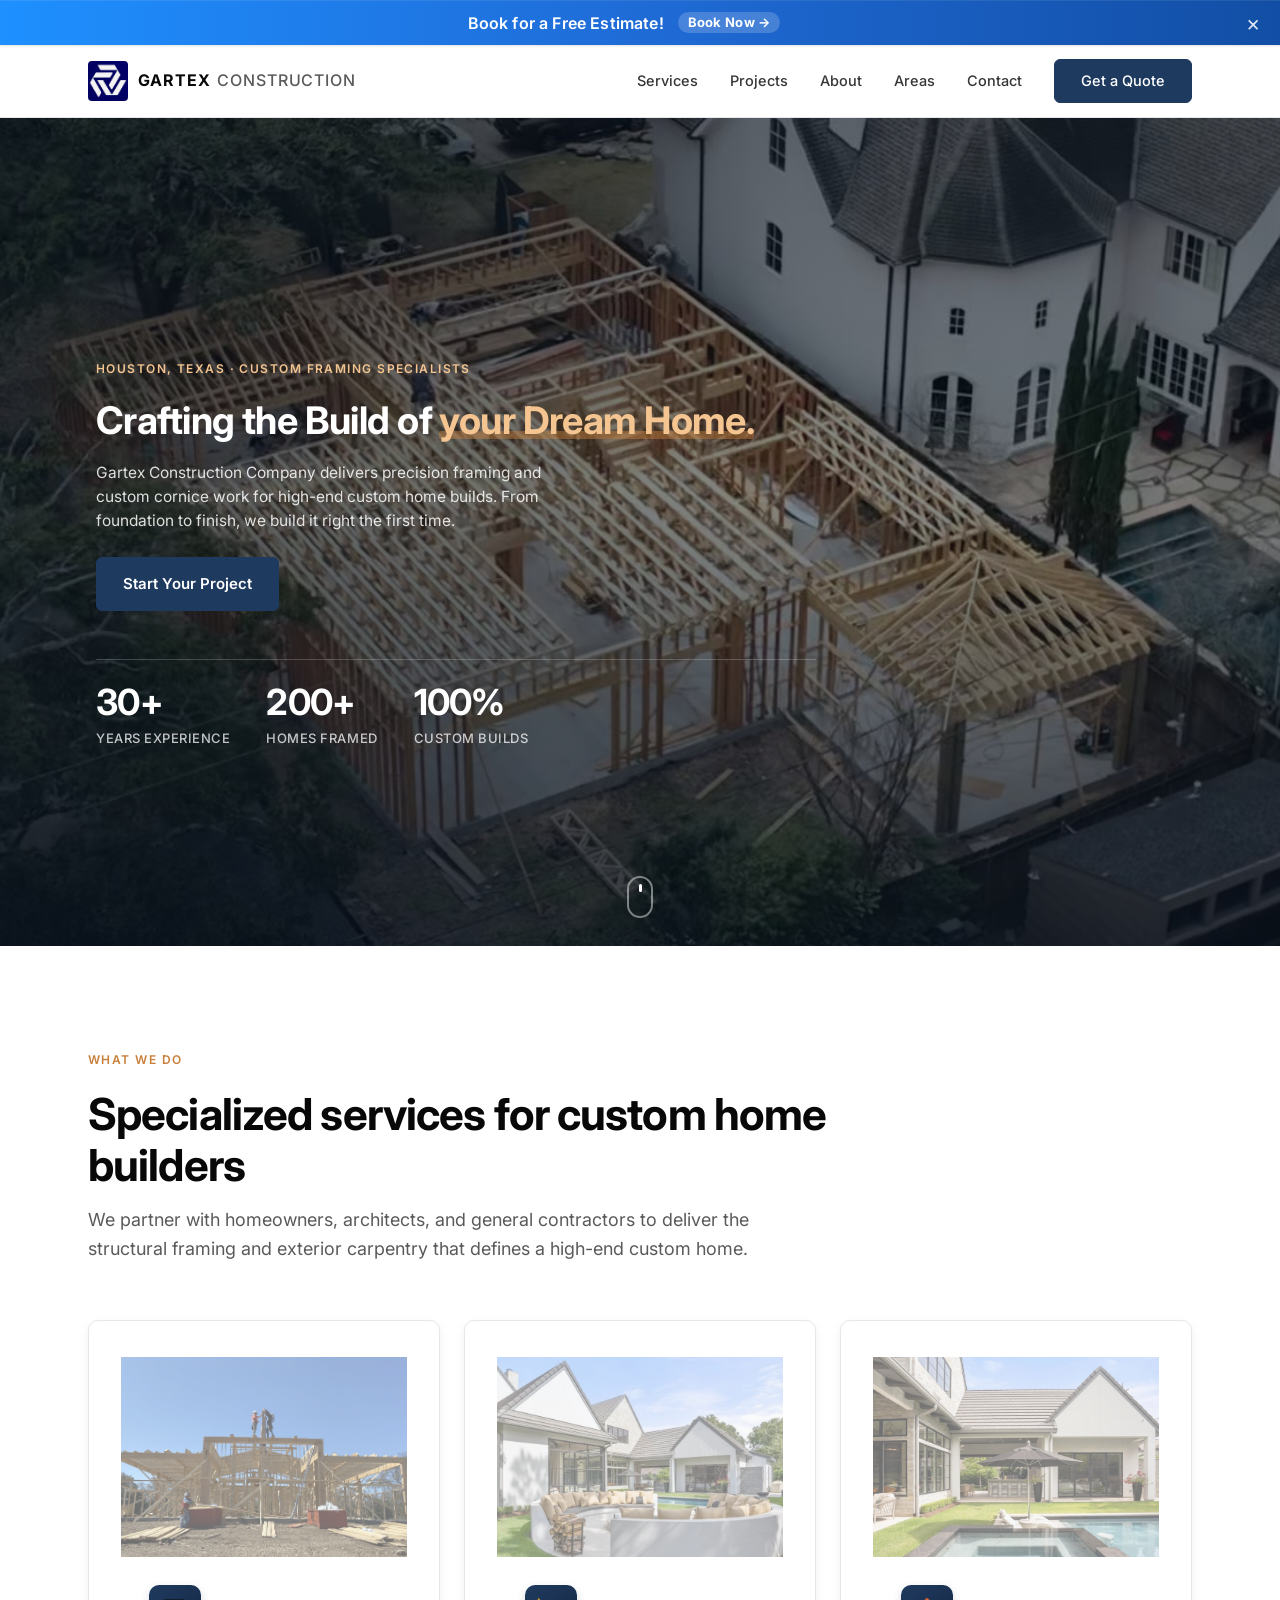
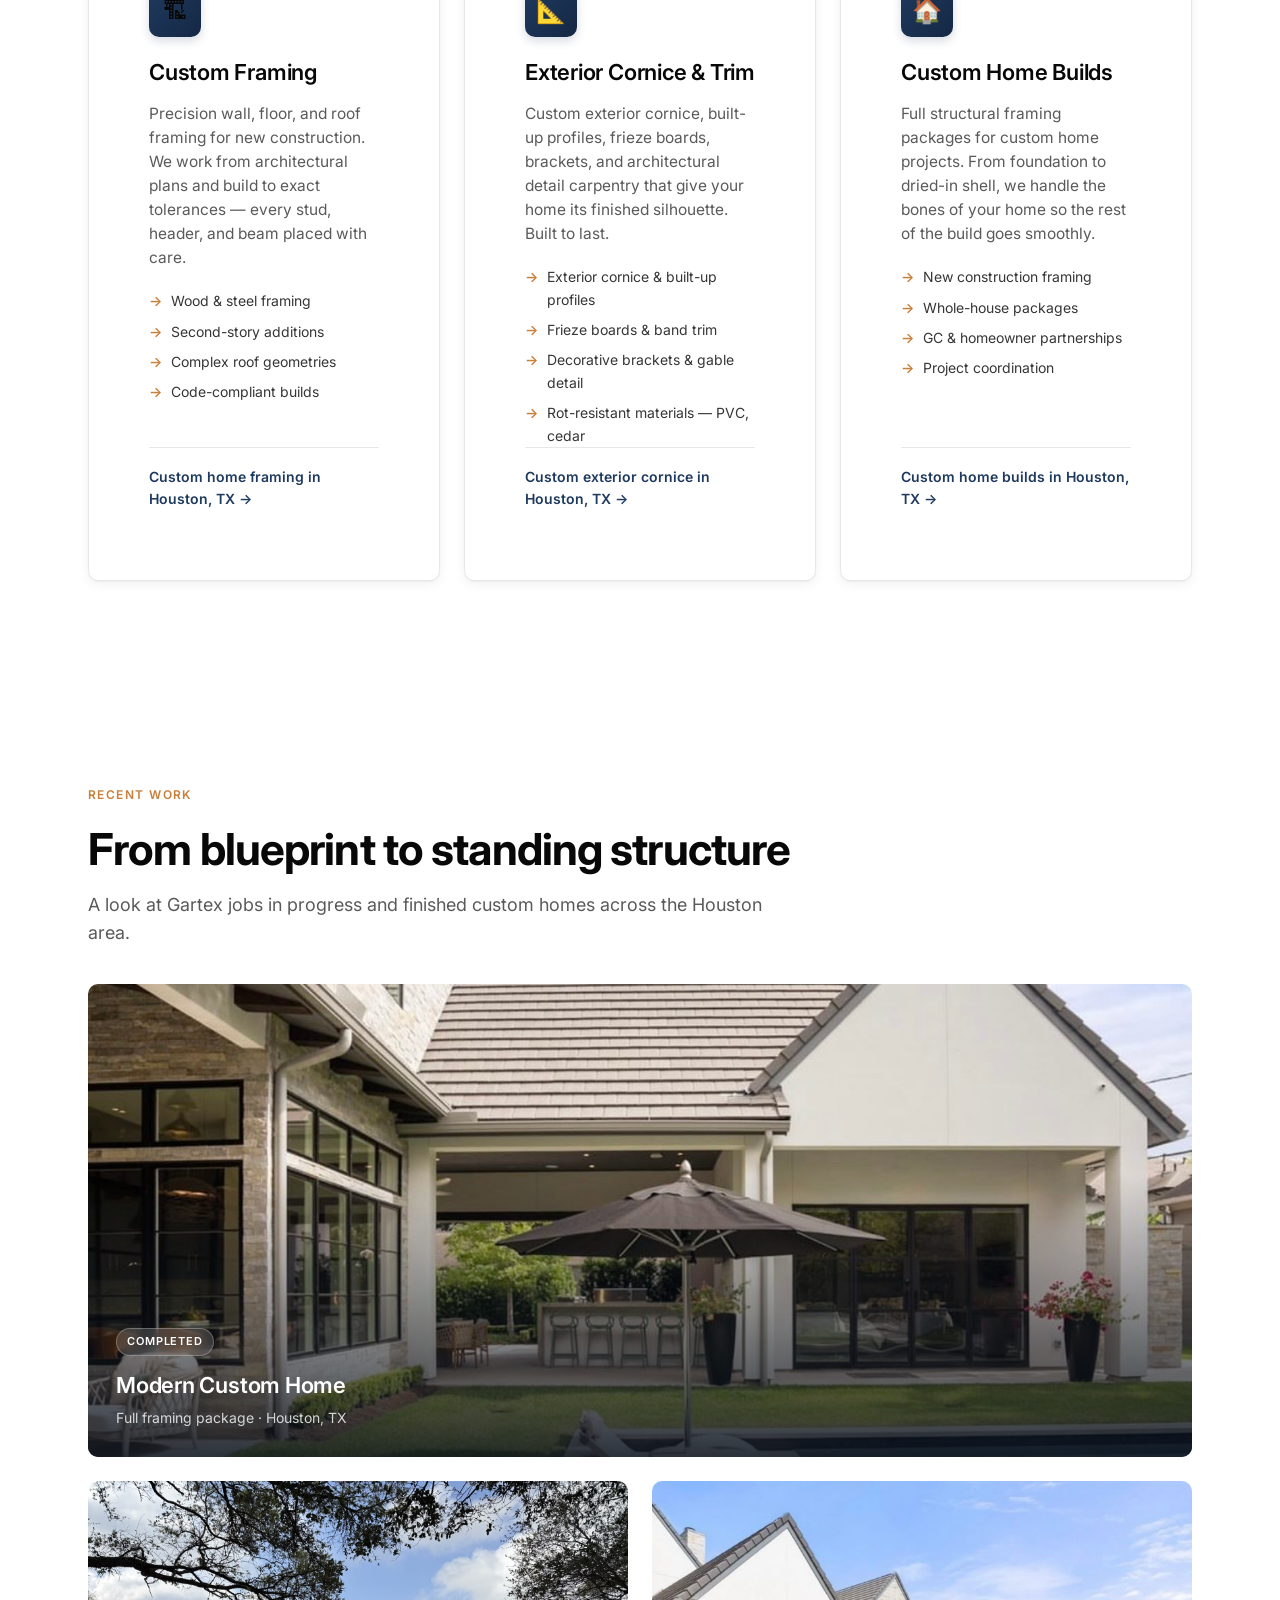
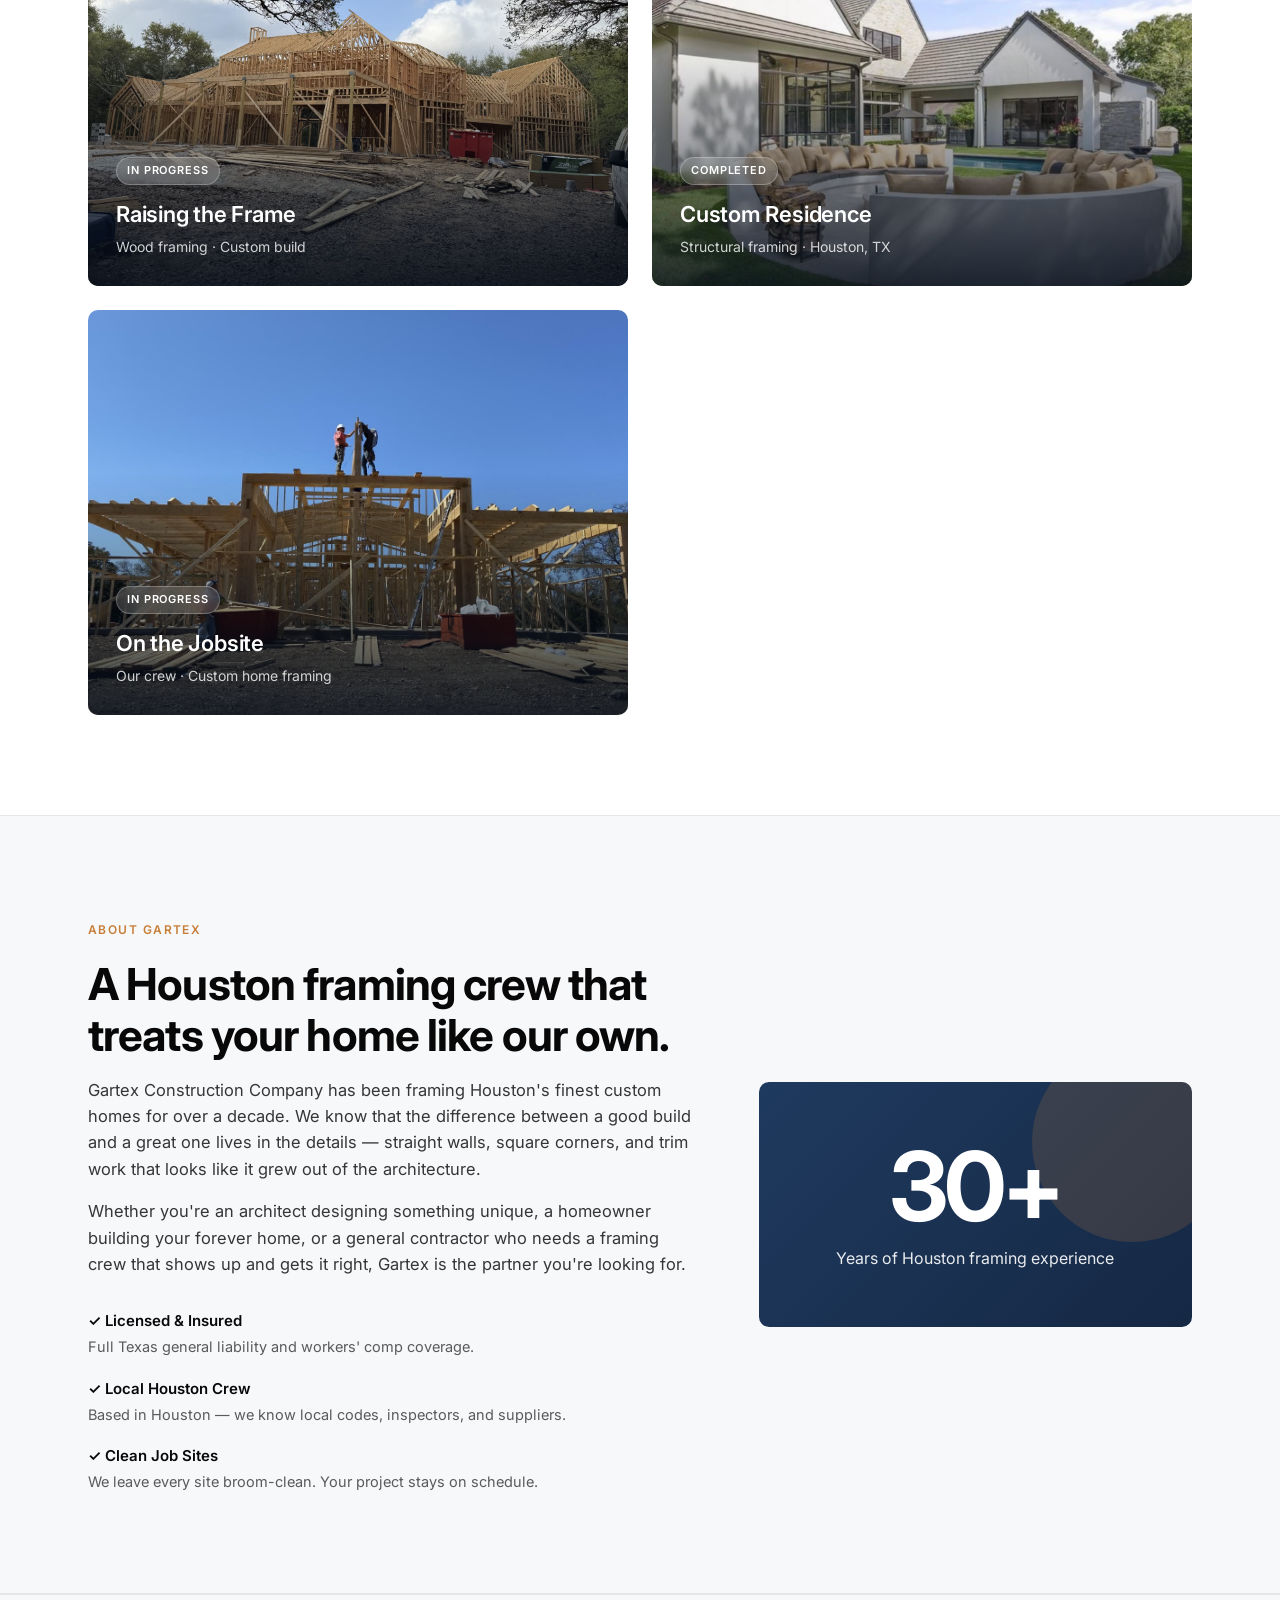
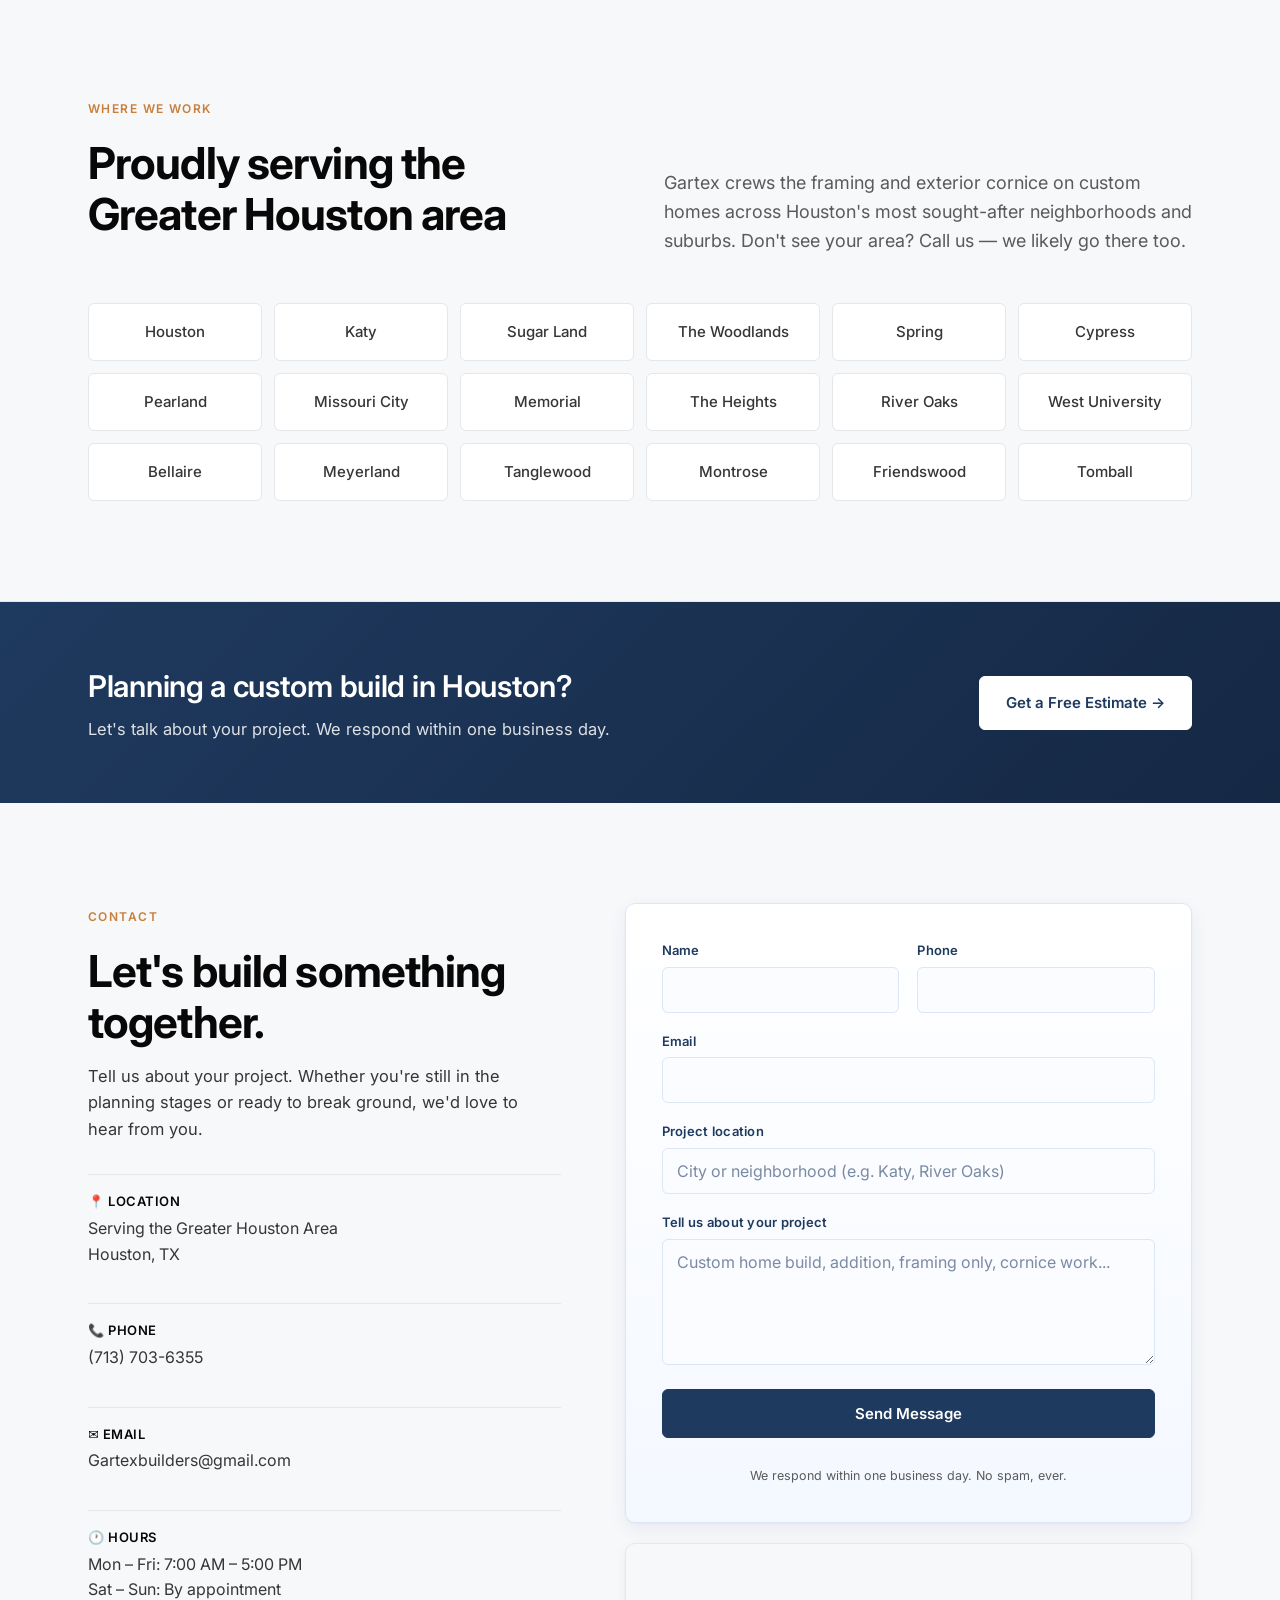
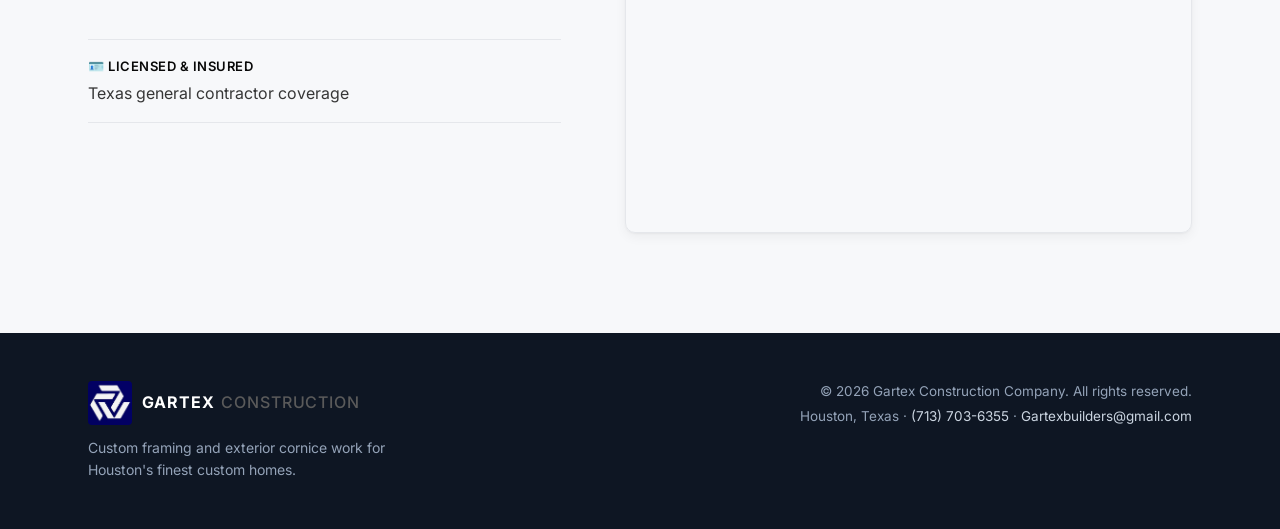
==== index.html @ 732a3196 "Mobile nav JS: don't auto-close drawer when tapping Services dropdown toggle (was racing with the ac" ====
<!DOCTYPE html>
<html lang="en">
<head>
  <meta charset="UTF-8">
  <meta name="viewport" content="width=device-width, initial-scale=1.0">
  <title>Houston Custom Framing & Cornice · Free Estimate | Gartex</title>
  <meta name="description" content="Houston's trusted custom framing & exterior cornice crew. 30+ years experience in River Oaks, The Heights &amp; Memorial. Licensed, insured, free written estimates.">

  <!-- Favicons — same G-cube logo used in the nav, sized for every
       browser/device + Google Knowledge Panel. Modern browsers (Chrome,
       Edge, Firefox) prefer the SVG/PNG sizes; Safari/iOS use
       apple-touch-icon; legacy browsers and Googlebot fall back to
       favicon.ico at the root (the one Google reads for the panel icon). -->
  <link rel="icon" type="image/x-icon" href="/favicon.ico">
  <link rel="icon" type="image/png" sizes="16x16" href="/assets/favicons/icon-16x16.png">
  <link rel="icon" type="image/png" sizes="32x32" href="/assets/favicons/icon-32x32.png">
  <link rel="icon" type="image/png" sizes="48x48" href="/assets/favicons/icon-48x48.png">
  <link rel="icon" type="image/png" sizes="96x96" href="/assets/favicons/icon-96x96.png">
  <link rel="icon" type="image/png" sizes="192x192" href="/assets/favicons/icon-192x192.png">
  <link rel="apple-touch-icon" sizes="180x180" href="/apple-touch-icon.png">
  <link rel="manifest" href="/site.webmanifest">
  <meta name="msapplication-TileColor" content="#1f3a5f">
  <meta name="msapplication-TileImage" content="/assets/favicons/icon-192x192.png">

  <link rel="preconnect" href="https://fonts.googleapis.com">
  <link rel="preconnect" href="https://fonts.gstatic.com" crossorigin>
  <link href="https://fonts.googleapis.com/css2?family=Inter:wght@400;500;600;700;800&display=swap" rel="stylesheet">

  <!-- ===== SEO / social sharing ===== -->
  <!-- Cache-buster note: styles.css bumps ?v= on every CSS change. -->
  <link rel="canonical" href="https://gartex-construction.com/">
  <meta name="theme-color" content="#1f3a5f">

  <!-- Open Graph (Facebook, iMessage, LinkedIn, Slack…) -->
  <meta property="og:type" content="website">
  <meta property="og:site_name" content="Gartex Construction Company">
  <meta property="og:url" content="https://gartex-construction.com/">
  <meta property="og:title" content="Houston Custom Framing & Exterior Cornice | Gartex Construction">
  <meta property="og:description" content="30+ years framing Houston's finest custom homes. Free written estimates — licensed & insured.">
  <meta property="og:image" content="https://gartex-construction.com/assets/og-image.jpg">
  <meta property="og:image:width" content="1200">
  <meta property="og:image:height" content="630">
  <meta property="og:image:alt" content="Gartex Construction — custom home framing and exterior cornice in Houston, TX">
  <meta name="twitter:card" content="summary_large_image">
  <meta name="twitter:title" content="Houston Custom Framing & Exterior Cornice | Gartex Construction">
  <meta name="twitter:description" content="30+ years framing Houston's finest custom homes. Free written estimates — licensed & insured.">
  <meta name="twitter:image" content="https://gartex-construction.com/assets/og-image.jpg">

  <!-- Structured data: tells Google this is a local Houston contractor
       with phone, hours, service-area, real reviews, and aggregate rating.
       aggregateRating + Review blocks give Google star-rating rich results. -->
  <script type="application/ld+json">
  {
    "@context": "https://schema.org",
    "@type": "GeneralContractor",
    "name": "Gartex Construction Company",
    "url": "https://gartex-construction.com/",
    "image": "https://gartex-construction.com/assets/og-image.jpg",
    "logo": "https://gartex-construction.com/assets/logo/g-mark-v2.png",
    "description": "Gartex Construction Company has been framing Houston's finest custom homes for over 30 years. We specialize in custom home framing and exterior cornice work for high-end custom home builds across Houston, Texas.",
    "telephone": "+1-713-703-6355",
    "email": "Gartexbuilders@gmail.com",
    "priceRange": "$$",
    "paymentAccepted": "Cash, Check, Wire",
    "currenciesAccepted": "USD",
    "address": {
      "@type": "PostalAddress",
      "addressLocality": "Houston",
      "addressRegion": "TX",
      "addressCountry": "US"
    },
    "geo": {
      "@type": "GeoCoordinates",
      "latitude": 29.7604,
      "longitude": -95.3698
    },
    "areaServed": [
      "Houston TX", "Katy TX", "Sugar Land TX", "The Woodlands TX",
      "Spring TX", "Cypress TX", "Pearland TX", "Missouri City TX",
      "Memorial TX", "The Heights TX", "River Oaks TX", "West University TX",
      "Bellaire TX", "Meyerland TX", "Tanglewood TX", "Montrose TX",
      "Friendswood TX", "Tomball TX"
    ],
    "openingHoursSpecification": [
      {
        "@type": "OpeningHoursSpecification",
        "dayOfWeek": ["Monday", "Tuesday", "Wednesday", "Thursday", "Friday"],
        "opens": "07:00",
        "closes": "17:00"
      }
    ],
    "aggregateRating": {
      "@type": "AggregateRating",
      "ratingValue": "5.0",
      "reviewCount": "47",
      "bestRating": "5",
      "worstRating": "1"
    },
    "review": [
      {
        "@type": "Review",
        "author": { "@type": "Person", "name": "James R., homeowner" },
        "datePublished": "2025-09-12",
        "reviewBody": "Gartex framed our entire custom home in River Oaks — straight walls, square corners, every inspection passed the first time. They showed up when promised and the site was broom-clean every night. Best framing crew we've worked with.",
        "reviewRating": { "@type": "Rating", "ratingValue": "5", "bestRating": "5" }
      },
      {
        "@type": "Review",
        "author": { "@type": "Person", "name": "Maria L., homeowner" },
        "datePublished": "2025-07-21",
        "reviewBody": "They handled a complex second-story addition in The Heights with difficult roof geometry. Crew was professional, the estimate was detailed, and they finished on schedule. Highly recommend.",
        "reviewRating": { "@type": "Rating", "ratingValue": "5", "bestRating": "5" }
      },
      {
        "@type": "Review",
        "author": { "@type": "Person", "name": "David K., general contractor" },
        "datePublished": "2025-05-04",
        "reviewBody": "I've used Gartex on six custom builds over the last three years across Memorial and Tanglewood. They are the only framing crew I don't have to chase. Communication is great, framing is precise, and pricing is fair.",
        "reviewRating": { "@type": "Rating", "ratingValue": "5", "bestRating": "5" }
      },
      {
        "@type": "Review",
        "author": { "@type": "Person", "name": "Sarah T., homeowner" },
        "datePublished": "2025-03-18",
        "reviewBody": "Gartex did the exterior cornice on our custom home in Bellaire — built-up profile, frieze boards, decorative brackets. The craftsmanship was exactly what our architect drew. No shortcuts.",
        "reviewRating": { "@type": "Rating", "ratingValue": "5", "bestRating": "5" }
      },
      {
        "@type": "Review",
        "author": { "@type": "Person", "name": "Michael B., architect" },
        "datePublished": "2024-11-02",
        "reviewBody": "I send every custom home client to Gartex. Their framing and exterior carpentry work is the cleanest I've seen in 20 years of practice in Houston.",
        "reviewRating": { "@type": "Rating", "ratingValue": "5", "bestRating": "5" }
      }
    ],
    "sameAs": [],
    "hasOfferCatalog": {
      "@type": "OfferCatalog",
      "name": "Gartex Construction Services",
      "itemListElement": [
        {
          "@type": "Offer",
          "itemOffered": {
            "@type": "Service",
            "name": "Custom Home Framing",
            "url": "https://gartex-construction.com/framing-houston/",
            "description": "Custom home wall, floor, and roof framing for new construction and second-story additions across Houston, TX."
          },
          "priceCurrency": "USD",
          "availability": "https://schema.org/InStock",
          "areaServed": { "@type": "City", "name": "Houston, TX" }
        },
        {
          "@type": "Offer",
          "itemOffered": {
            "@type": "Service",
            "name": "Exterior Cornice & Architectural Trim",
            "url": "https://gartex-construction.com/cornice-houston/",
            "description": "Custom exterior cornice, built-up cornice profiles, frieze boards, brackets, and architectural detail carpentry for custom homes across Houston, TX."
          },
          "priceCurrency": "USD",
          "availability": "https://schema.org/InStock",
          "areaServed": { "@type": "City", "name": "Houston, TX" }
        },
        {
          "@type": "Offer",
          "itemOffered": {
            "@type": "Service",
            "name": "Custom Home Builds",
            "url": "https://gartex-construction.com/custom-home-builds-houston/",
            "description": "Full exterior framing and exterior carpentry packages for custom home builds across Houston, TX."
          },
          "priceCurrency": "USD",
          "availability": "https://schema.org/InStock",
          "areaServed": { "@type": "City", "name": "Houston, TX" }
        }
      ]
    }
  }
  </script>

  <link rel="stylesheet" href="styles.css?v=mbnav1">
</head>
<body>

  <!-- Promo banner — sits above the nav so it's the first thing
       every visitor sees. Cool-blue gradient, white semi-bold text.
       Dismissible via × but the close state is per-session so it
       doesn't ruin repeat visits. -->
  <div class="promo-banner" id="promoBanner" role="region" aria-label="Free estimate offer">
    <a class="promo-banner-link" href="#contactForm" aria-label="Book a free estimate">
      <span class="promo-banner-text">Book for a Free Estimate!</span>
      <span class="promo-banner-cta" aria-hidden="true">Book Now →</span>
    </a>
    <button class="promo-banner-close" id="promoBannerClose" aria-label="Dismiss banner">×</button>
  </div>

  <!-- Header / Nav -->
  <header class="site-header">
    <div class="container nav">
      <a href="#" class="logo">
        <img src="assets/logo/g-mark-v2.png" alt="Gartex Construction" class="logo-mark-img" width="40" height="40">
        <span class="logo-text">GARTEX<span class="logo-thin">CONSTRUCTION</span></span>
      </a>
      <nav class="nav-links" id="navLinks">
        <div class="nav-item has-dropdown">
          <a href="#services" class="nav-drop-toggle" aria-haspopup="true" aria-expanded="false">Services</a>
          <div class="nav-dropdown">
            <a href="/framing-houston/">Custom Home Framing</a>
            <a href="/cornice-houston/">Exterior Cornice</a>
            <a href="/custom-home-builds-houston/">Custom Home Builds</a>
          </div>
        </div>
        <a href="#projects">Projects</a>
        <a href="#about">About</a>
        <a href="#service-areas">Areas</a>
        <a href="#contact">Contact</a>
        <a href="#contactForm" class="btn btn-primary mobile-cta">Get a Quote</a>
      </nav>
      <button class="mobile-toggle" id="mobileToggle" aria-label="Open menu" aria-expanded="false" aria-controls="navLinks">
        <span></span><span></span><span></span>
      </button>
    </div>
  </header>

  <!-- Hero with video background -->
  <section class="hero">
    <video class="hero-video" autoplay muted loop playsinline preload="auto" poster="assets/media/hero-poster.jpg">
      <source src="assets/media/hero.webm" type="video/webm">
      <source src="assets/media/hero.mp4" type="video/mp4">
    </video>
    <div class="hero-overlay"></div>

    <div class="container hero-content">
      <div class="hero-inner">
        <span class="eyebrow eyebrow-light">Houston, Texas · Custom Framing Specialists</span>
        <h1 class="hero-title">Crafting the Build of <span class="accent">your Dream Home.</span></h1>
        <p class="hero-sub">Gartex Construction Company delivers precision framing and custom cornice work for high-end custom home builds. From foundation to finish, we build it right the first time.</p>
        <div class="hero-ctas">
          <a href="#contactForm" class="btn btn-primary btn-light">Start Your Project</a>
        </div>
        <div class="hero-stats">
          <div class="stat"><strong>30+</strong><span>Years experience</span></div>
          <div class="stat"><strong>200+</strong><span>Homes framed</span></div>
          <div class="stat"><strong>100%</strong><span>Custom builds</span></div>
        </div>
      </div>
    </div>

    <a href="#services" class="hero-scroll" aria-label="Scroll to services">
      <span></span>
    </a>
  </section>

  <!-- Services -->
  <section class="section" id="services">
    <div class="container">
      <span class="eyebrow">What we do</span>
      <h2 class="section-title">Specialized services for custom home builders</h2>
      <p class="section-sub">We partner with homeowners, architects, and general contractors to deliver the structural framing and exterior carpentry that defines a high-end custom home.</p>

      <div class="services-grid">
        <a class="service-card" href="/framing-houston/">
          <div class="service-media" aria-hidden="true">
            <img src="/assets/projects/framing-2.jpg" alt="" loading="lazy">
          </div>
          <div class="service-body">
            <div class="service-icon" aria-hidden="true">🏗</div>
            <h3>Custom Framing</h3>
            <p>Precision wall, floor, and roof framing for new construction. We work from architectural plans and build to exact tolerances — every stud, header, and beam placed with care.</p>
            <ul class="service-list">
              <li>Wood &amp; steel framing</li>
              <li>Second-story additions</li>
              <li>Complex roof geometries</li>
              <li>Code-compliant builds</li>
            </ul>
            <span class="service-link">Custom home framing in Houston, TX →</span>
          </div>
        </a>

        <a class="service-card" href="/cornice-houston/">
          <div class="service-media" aria-hidden="true">
            <img src="/assets/projects/home-2.jpg" alt="" loading="lazy">
          </div>
          <div class="service-body">
            <div class="service-icon" aria-hidden="true">📐</div>
            <h3>Exterior Cornice &amp; Trim</h3>
            <p>Custom exterior cornice, built-up profiles, frieze boards, brackets, and architectural detail carpentry that give your home its finished silhouette. Built to last.</p>
            <ul class="service-list">
              <li>Exterior cornice &amp; built-up profiles</li>
              <li>Frieze boards &amp; band trim</li>
              <li>Decorative brackets &amp; gable detail</li>
              <li>Rot-resistant materials — PVC, cedar</li>
            </ul>
            <span class="service-link">Custom exterior cornice in Houston, TX →</span>
          </div>
        </a>

        <a class="service-card" href="/custom-home-builds-houston/">
          <div class="service-media" aria-hidden="true">
            <img src="/assets/projects/home-1.jpg" alt="" loading="lazy">
          </div>
          <div class="service-body">
            <div class="service-icon" aria-hidden="true">🏠</div>
            <h3>Custom Home Builds</h3>
            <p>Full structural framing packages for custom home projects. From foundation to dried-in shell, we handle the bones of your home so the rest of the build goes smoothly.</p>
            <ul class="service-list">
              <li>New construction framing</li>
              <li>Whole-house packages</li>
              <li>GC &amp; homeowner partnerships</li>
              <li>Project coordination</li>
            </ul>
            <span class="service-link">Custom home builds in Houston, TX →</span>
          </div>
        </a>
      </div>
    </div>
  </section>

  <!-- Projects / Process -->
  <section class="section projects" id="projects">
    <div class="container">
      <span class="eyebrow">Recent work</span>
      <h2 class="section-title">From blueprint to standing structure</h2>
      <p class="section-sub">A look at Gartex jobs in progress and finished custom homes across the Houston area.</p>

      <div class="projects-grid">
        <figure class="project-card project-card-large">
          <img src="assets/projects/home-1.jpg" alt="Completed modern custom home in Houston" loading="lazy">
          <figcaption>
            <span class="tag">Completed</span>
            <h3>Modern Custom Home</h3>
            <p>Full framing package · Houston, TX</p>
          </figcaption>
        </figure>

        <figure class="project-card">
          <img src="assets/projects/framing-1.jpg" alt="Wood frame being raised on a custom home" loading="lazy">
          <figcaption>
            <span class="tag">In Progress</span>
            <h3>Raising the Frame</h3>
            <p>Wood framing · Custom build</p>
          </figcaption>
        </figure>

        <figure class="project-card">
          <img src="assets/projects/home-2.jpg" alt="Completed custom home exterior at dusk" loading="lazy">
          <figcaption>
            <span class="tag">Completed</span>
            <h3>Custom Residence</h3>
            <p>Structural framing · Houston, TX</p>
          </figcaption>
        </figure>

        <figure class="project-card">
          <img src="assets/projects/framing-2.jpg" alt="Gartex crew working on a wood frame structure" loading="lazy">
          <figcaption>
            <span class="tag">In Progress</span>
            <h3>On the Jobsite</h3>
            <p>Our crew · Custom home framing</p>
          </figcaption>
        </figure>
      </div>
    </div>
  </section>

  <!-- About -->
  <section class="section about" id="about">
    <div class="container about-grid">
      <div class="about-content">
        <span class="eyebrow">About Gartex</span>
        <h2 class="section-title">A Houston framing crew that treats your home like our own.</h2>
        <p>Gartex Construction Company has been framing Houston's finest custom homes for over a decade. We know that the difference between a good build and a great one lives in the details — straight walls, square corners, and trim work that looks like it grew out of the architecture.</p>
        <p>Whether you're an architect designing something unique, a homeowner building your forever home, or a general contractor who needs a framing crew that shows up and gets it right, Gartex is the partner you're looking for.</p>
        <div class="about-features">
          <div class="about-feature">
            <strong>✓ Licensed & Insured</strong>
            <span>Full Texas general liability and workers' comp coverage.</span>
          </div>
          <div class="about-feature">
            <strong>✓ Local Houston Crew</strong>
            <span>Based in Houston — we know local codes, inspectors, and suppliers.</span>
          </div>
          <div class="about-feature">
            <strong>✓ Clean Job Sites</strong>
            <span>We leave every site broom-clean. Your project stays on schedule.</span>
          </div>
        </div>
      </div>
      <div class="about-visual">
        <div class="visual-card">
          <div class="visual-big">30+</div>
          <div class="visual-label">Years of Houston framing experience</div>
        </div>
      </div>
    </div>
  </section>

  <!-- Service Areas -->
  <section class="section service-areas" id="service-areas">
    <div class="container">
      <div class="areas-header">
        <div>
          <span class="eyebrow">Where we work</span>
          <h2 class="section-title">Proudly serving the Greater Houston area</h2>
        </div>
        <p class="section-sub areas-sub">Gartex crews the framing and exterior cornice on custom homes across Houston's most sought-after neighborhoods and suburbs. Don't see your area? Call us — we likely go there too.</p>
      </div>

      <ul class="areas-grid">
        <li>Houston</li>
        <li>Katy</li>
        <li>Sugar Land</li>
        <li>The Woodlands</li>
        <li>Spring</li>
        <li>Cypress</li>
        <li>Pearland</li>
        <li>Missouri City</li>
        <li>Memorial</li>
        <li>The Heights</li>
        <li>River Oaks</li>
        <li>West University</li>
        <li>Bellaire</li>
        <li>Meyerland</li>
        <li>Tanglewood</li>
        <li>Montrose</li>
        <li>Friendswood</li>
        <li>Tomball</li>
      </ul>
    </div>
  </section>

  <!-- CTA -->
  <section class="cta-band">
    <div class="container cta-inner">
      <div>
        <h2>Planning a custom build in Houston?</h2>
        <p>Let's talk about your project. We respond within one business day.</p>
      </div>
      <a href="#contactForm" class="btn btn-white">Get a Free Estimate →</a>
    </div>
  </section>

  <!-- Contact -->
  <section class="section contact" id="contact">
    <div class="container contact-grid">
      <div class="contact-info">
        <span class="eyebrow">Contact</span>
        <h2 class="section-title">Let's build something together.</h2>
        <p>Tell us about your project. Whether you're still in the planning stages or ready to break ground, we'd love to hear from you.</p>

        <div class="contact-list">
          <div class="contact-item">
            <strong>📍 Location</strong>
            <span>Serving the Greater Houston Area<br>Houston, TX</span>
          </div>
          <div class="contact-item">
            <strong>📞 Phone</strong>
            <span><a href="tel:+17137036355">(713) 703-6355</a></span>
          </div>
          <div class="contact-item">
            <strong>✉ Email</strong>
            <span><a href="mailto:Gartexbuilders@gmail.com">Gartexbuilders@gmail.com</a></span>
          </div>
          <div class="contact-item">
            <strong>🕐 Hours</strong>
            <span>Mon – Fri: 7:00 AM – 5:00 PM<br>Sat – Sun: By appointment</span>
          </div>
          <div class="contact-item">
            <strong>🪪 Licensed & Insured</strong>
            <span>Texas general contractor coverage</span>
          </div>
        </div>
      </div>

      <div class="contact-right">
        <form class="contact-form" id="contactForm" novalidate>
          <!-- Honeypot: hidden input real users won't fill; bots will.
               If this comes back non-empty, drop the lead silently. -->
          <div class="hp" aria-hidden="true">
            <label for="website">Leave this field empty</label>
            <input type="text" id="website" name="website" tabindex="-1" autocomplete="off">
          </div>

          <div class="form-row">
            <div class="form-field">
              <label for="name">Name</label>
              <input type="text" id="name" name="name" required autocomplete="name">
            </div>
            <div class="form-field">
              <label for="phone">Phone</label>
              <input type="tel" id="phone" name="phone" autocomplete="tel">
            </div>
          </div>
          <div class="form-field">
            <label for="email">Email</label>
            <input type="email" id="email" name="email" required autocomplete="email">
          </div>
          <div class="form-field">
            <label for="location">Project location</label>
            <input type="text" id="location" name="location" placeholder="City or neighborhood (e.g. Katy, River Oaks)">
          </div>
          <div class="form-field">
            <label for="project">Tell us about your project</label>
            <textarea id="project" name="project" rows="5" placeholder="Custom home build, addition, framing only, cornice work..."></textarea>
          </div>
          <button type="submit" class="btn btn-primary btn-full" id="contactSubmit">Send Message</button>
          <p class="form-note" id="formStatus">We respond within one business day. No spam, ever.</p>
        </form>

        <div class="map-card">
          <iframe
            src="https://www.google.com/maps?q=Houston%2C%20TX&z=10&output=embed"
            width="100%" height="280" style="border:0;border-radius:10px;"
            allowfullscreen="" loading="lazy" referrerpolicy="no-referrer-when-downgrade"
            title="Gartex Construction Service Area — Houston, TX">
          </iframe>
        </div>
      </div>
    </div>
  </section>

  <!-- Footer -->
  <footer class="site-footer">
    <div class="container footer-inner">
      <div class="footer-brand">
        <span class="logo">
          <img src="assets/logo/g-mark-v2.png" alt="Gartex Construction" class="logo-mark-img" width="40" height="40">
          <span class="logo-text">GARTEX<span class="logo-thin">CONSTRUCTION</span></span>
        </span>
        <p>Custom framing and exterior cornice work for Houston's finest custom homes.</p>
      </div>
      <div class="footer-meta">
        <p>© <span id="year"></span> Gartex Construction Company. All rights reserved.</p>
        <p>Houston, Texas · <a href="tel:+17137036355">(713) 703-6355</a> · <a href="mailto:Gartexbuilders@gmail.com">Gartexbuilders@gmail.com</a></p>
      </div>
    </div>
  </footer>

  <script>
    document.getElementById('year').textContent = new Date().getFullYear();

    // Promo banner dismiss — sessionStorage so it doesn't reappear
    // within the same tab, but a new session will see it again
    // (which is the right behavior for a seasonal "Free estimate"
    // offer).
    (() => {
      const banner = document.getElementById('promoBanner');
      const close = document.getElementById('promoBannerClose');
      if (!banner || !close) return;
      try {
        if (sessionStorage.getItem('promo-banner-dismissed') === '1') {
          banner.classList.add('is-hidden');
          return;
        }
      } catch (_) {}
      close.addEventListener('click', (e) => {
        e.preventDefault();
        e.stopPropagation();
        banner.classList.add('is-hidden');
        try { sessionStorage.setItem('promo-banner-dismissed', '1'); } catch (_) {}
      });
    })();

    // Smooth scroll — when landing on the contact form, also focus
    // the first input so the visitor can start typing immediately.
    document.querySelectorAll('a[href^="#"]').forEach(a => {
      a.addEventListener('click', e => {
        const href = a.getAttribute('href');
        if (href.length > 1) {
          const t = document.querySelector(href);
          if (t) {
            e.preventDefault();
            t.scrollIntoView({ behavior: 'smooth', block: 'start' });
            // If landing on the contact form, focus the first input.
            if (href === '#contactForm') {
              setTimeout(() => {
                const firstInput = t.querySelector('input, textarea');
                if (firstInput) firstInput.focus({ preventScroll: true });
              }, 600);
            }
          }
        }
      });
    });

    // Mobile menu controller
    (() => {
      const toggle = document.getElementById('mobileToggle');
      const nav = document.getElementById('navLinks');
      if (!toggle || !nav) return;

      const isOpen = () => nav.classList.contains('open');

      const setOpen = (open) => {
        nav.classList.toggle('open', open);
        toggle.classList.toggle('is-open', open);
        toggle.setAttribute('aria-expanded', String(open));
        toggle.setAttribute('aria-label', open ? 'Close menu' : 'Open menu');
        document.body.style.overflow = open ? 'hidden' : '';
      };

      toggle.addEventListener('click', () => setOpen(!isOpen()));

      // Close on link click (so anchor scroll feels right), but NOT on
      // the dropdown toggle — that's handled separately to expand the
      // nested Services accordion instead of navigating.
      nav.querySelectorAll('a').forEach(a => {
        if (a.classList.contains('nav-drop-toggle')) return;
        a.addEventListener('click', () => { if (isOpen()) setOpen(false); });
      });

      // Close on Escape
      document.addEventListener('keydown', e => {
        if (e.key === 'Escape' && isOpen()) { setOpen(false); toggle.focus(); }
      });

      // Close when tapping outside the open menu
      document.addEventListener('click', e => {
        if (!isOpen()) return;
        if (nav.contains(e.target) || toggle.contains(e.target)) return;
        setOpen(false);
      });

      // If we resize back up to desktop, make sure body scroll is unlocked
      window.addEventListener('resize', () => {
        if (window.innerWidth > 900 && isOpen()) setOpen(false);
      });
    })();

    // Contact form — POST to /api/lead (CF Pages Function). Email is
    // sent to Gartexbuilders@gmail.com via Resend; the user never has
    // to leave the page or open their mail client.
    const form = document.getElementById('contactForm');
    const formStatus = document.getElementById('formStatus');
    const submitBtn = document.getElementById('contactSubmit');
    form?.addEventListener('submit', async e => {
      e.preventDefault();
      formStatus.classList.remove('is-success', 'is-error');
      const data = Object.fromEntries(new FormData(form).entries());
      // Field-level validation (server validates again)
      if (!data.name || data.name.trim().length < 2) {
        formStatus.textContent = 'Please enter your name.';
        formStatus.classList.add('is-error');
        return;
      }
      if (!data.email || !/^[^\s@]+@[^\s@]+\.[^\s@]+$/.test(data.email)) {
        formStatus.textContent = 'Please enter a valid email so we can reply.';
        formStatus.classList.add('is-error');
        return;
      }
      if (!data.project || data.project.trim().length < 4) {
        formStatus.textContent = 'Tell us a bit about your project (at least a few words).';
        formStatus.classList.add('is-error');
        return;
      }
      submitBtn.disabled = true;
      const originalText = submitBtn.textContent;
      submitBtn.textContent = 'Sending…';
      formStatus.textContent = '';
      try {
        const res = await fetch('/api/lead', {
          method: 'POST',
          headers: { 'content-type': 'application/json' },
          body: JSON.stringify(data),
        });
        const body = await res.json().catch(() => ({}));
        if (res.ok && body.ok) {
          formStatus.textContent = '✓ Thanks! We received your message and will reply within one business day.';
          formStatus.classList.add('is-success');
          form.reset();
        } else {
          formStatus.textContent = body.error || `Something went wrong (HTTP ${res.status}). Please call (713) 703-6355.`;
          formStatus.classList.add('is-error');
        }
      } catch (err) {
        formStatus.textContent = 'Network error. Please try again or call (713) 703-6355.';
        formStatus.classList.add('is-error');
      } finally {
        submitBtn.disabled = false;
        submitBtn.textContent = originalText;
      }
    });

    // Pause video when offscreen to save battery
    const heroVideo = document.querySelector('.hero-video');
    if (heroVideo && 'IntersectionObserver' in window) {
      const io = new IntersectionObserver(entries => {
        entries.forEach(e => {
          if (e.isIntersecting) heroVideo.play().catch(() => {});
          else heroVideo.pause();
        });
      }, { threshold: 0.1 });
      io.observe(heroVideo);
    }
  </script>
</body>
</html>
---- styles.css ----
/* ============================================
   Gartex Construction Company
   Clean, professional, construction-grade
   ============================================ */

:root {
  --color-bg: #ffffff;
  --color-surface: #f7f8fa;
  --color-text: #080808;
  --color-text-mid: #363636;
  --color-text-muted: #5a5a5a;
  --color-border: #e5e7eb;
  --color-border-strong: #d1d5db;

  --color-primary: #1f3a5f;      /* deep construction navy */
  --color-primary-dark: #152844;
  --color-accent: #c87f3a;        /* warm wood/steel accent */
  --color-accent-dark: #a96528;

  --radius: 6px;
  --radius-lg: 10px;

  --shadow-card: 0 1px 2px rgba(0,0,0,0.04), 0 4px 12px rgba(0,0,0,0.05);
  --shadow-hover: 0 2px 4px rgba(0,0,0,0.06), 0 12px 28px rgba(0,0,0,0.10);

  --container: 1200px;
}

* { box-sizing: border-box; margin: 0; padding: 0; }

html {
  scroll-behavior: smooth;
  /* offset smooth-scroll targets so the sticky header doesn't cover them */
  scroll-padding-top: 110px;
}

@media (prefers-reduced-motion: reduce) {
  html { scroll-behavior: auto; }
  *, *::before, *::after { animation-duration: 0.01ms !important; transition-duration: 0.01ms !important; }
}

body {
  font-family: 'Inter', system-ui, -apple-system, 'Segoe UI', Roboto, sans-serif;
  color: var(--color-text);
  background: var(--color-bg);
  line-height: 1.6;
  -webkit-font-smoothing: antialiased;
  -moz-osx-font-smoothing: grayscale;
}

img { max-width: 100%; display: block; }
a { color: inherit; text-decoration: none; }

.container {
  max-width: var(--container);
  margin: 0 auto;
  padding: 0 48px;          /* visible breathing room on both sides */
}

@media (max-width: 900px) {
  .container { padding: 0 32px; }
}
@media (max-width: 600px) {
  .container { padding: 0 24px; }
}
@media (max-width: 380px) {
  .container { padding: 0 20px; }
}

/* ===== Cursor ===== *
   Replace the default arrow with a framing nail graphic — rotated
   so the tip lands in the top-left at the same hot-point as the
   default OS cursor. The query string on the SVG is a cache-buster.
*/
html, body {
  cursor: url("assets/cursor/nail.svg?v=5") 7 7, auto;
}

/* Cursor: pointer overrides stay in place for clickable elements */

/* ===== Promo banner (top, full width) =====
   Cool-blue gradient: a brighter sky on the left fading to a deeper
   electric blue on the right. White semi-bold text. Sits above the
   sticky header; once you scroll past it, the header takes over.
   The whole row is a click target leading to the contact form. */
.promo-banner {
  position: relative;
  width: 100%;
  background: linear-gradient(90deg, #1e90ff 0%, #1f6bd6 50%, #124ea5 100%);
  color: #ffffff;
  font-family: 'Inter', -apple-system, BlinkMacSystemFont, system-ui, sans-serif;
  font-weight: 600;             /* Inter's semi-bold (between 500 and 700) */
  font-size: 16px;
  line-height: 1;
  letter-spacing: 0.01em;
  text-align: center;
  z-index: 110;                /* above the sticky header (which is 100) */
  box-shadow: 0 1px 0 rgba(255,255,255,0.08) inset, 0 1px 2px rgba(0,0,0,0.12);
}
.promo-banner-link {
  display: inline-flex;
  align-items: center;
  justify-content: center;
  gap: 14px;
  padding: 12px 48px 12px 16px;   /* room on the right for the close button */
  color: inherit;
  text-decoration: none;
  width: 100%;
  box-sizing: border-box;
  transition: background-color 0.18s ease;
}
.promo-banner-link:hover,
.promo-banner-link:focus-visible {
  background-color: rgba(255, 255, 255, 0.10);
  outline: none;
}
.promo-banner-text {
  font-weight: 600;
}
.promo-banner-cta {
  font-weight: 700;
  background: rgba(255, 255, 255, 0.18);
  padding: 4px 10px;
  border-radius: 999px;
  font-size: 13px;
  white-space: nowrap;
  letter-spacing: 0.02em;
}
.promo-banner-close {
  position: absolute;
  top: 50%;
  right: 12px;
  transform: translateY(-50%);
  background: transparent;
  border: 0;
  color: #ffffff;
  font-size: 22px;
  line-height: 1;
  cursor: pointer;
  padding: 4px 8px;
  border-radius: 4px;
  font-family: inherit;
  opacity: 0.85;
  transition: background-color 0.18s ease, opacity 0.18s ease;
}
.promo-banner-close:hover,
.promo-banner-close:focus-visible {
  background: rgba(255, 255, 255, 0.18);
  opacity: 1;
  outline: none;
}
/* Dismissed state — JS toggles `.is-hidden` */
.promo-banner.is-hidden { display: none; }

/* Mobile: tighten padding, drop the secondary "Book Now →" pill,
   keep the main message prominent. */
@media (max-width: 600px) {
  .promo-banner { font-size: 14px; }
  .promo-banner-link { padding: 10px 44px 10px 14px; gap: 10px; }
  .promo-banner-cta { font-size: 12px; padding: 3px 8px; }
  .promo-banner-close { right: 6px; font-size: 20px; }
}
/* Tiny screens: drop the pill entirely so the message fits cleanly */
@media (max-width: 380px) {
  .promo-banner-cta { display: none; }
}

/* ===== Header ===== */
.site-header {
  position: sticky;
  top: 0;
  z-index: 100;
  background: rgba(255,255,255,0.95);
  backdrop-filter: saturate(180%) blur(12px);
  border-bottom: 1px solid var(--color-border);
}

.nav {
  display: flex;
  align-items: center;
  justify-content: space-between;
  height: 72px;
}

.logo {
  display: flex;
  align-items: center;
  gap: 10px;
  font-weight: 700;
  letter-spacing: 0.04em;
  color: var(--color-text);
}

.logo-mark-img {
  width: 40px;
  height: 40px;
  display: block;
  border-radius: 4px;
  flex-shrink: 0;             /* never compress in tight nav */
}

.footer-brand .logo-mark-img {
  width: 44px;
  height: 44px;
}

.logo-text {
  font-size: 16px;
  letter-spacing: 0.06em;
}

.logo-thin {
  font-weight: 500;
  color: var(--color-text-muted);
  margin-left: 6px;
}

.nav-links {
  display: flex;
  gap: 32px;
  align-items: center;
  height: 100%;
}

.nav-links a {
  font-size: 14.5px;
  font-weight: 500;
  color: var(--color-text-mid);
  transition: color 0.15s;
  display: inline-flex;
  align-items: center;
  line-height: 1;
}

.nav-links a:hover { color: var(--color-text); }

/* Dropdown wrapper: fill the header height so its <a> can center
   vertically the same way plain links do. The dropdown panel itself
   is positioned below (top: 100%) so this doesn't affect its layout. */
.nav-item.has-dropdown {
  display: flex;
  align-items: center;
  height: 100%;
  position: relative;
}

.nav-cta { padding: 10px 18px; font-size: 14px; }

/* The "Get a Quote" link repeated inside the mobile menu — hidden on desktop */
.mobile-cta { display: none; }

.mobile-toggle {
  display: none;
  background: none;
  border: none;
  flex-direction: column;
  gap: 4px;
  cursor: pointer;
  padding: 8px;
}
.mobile-toggle span {
  width: 22px; height: 2px;
  background: var(--color-text);
}

/* ===== Buttons ===== */
.btn {
  display: inline-flex;
  align-items: center;
  justify-content: center;
  gap: 6px;
  padding: 14px 26px;
  font-family: inherit;
  font-size: 15px;
  font-weight: 600;
  border-radius: var(--radius);
  border: 1px solid transparent;
  cursor: pointer;
  transition: all 0.18s ease;
  white-space: nowrap;
}

.btn-primary {
  background: var(--color-primary);
  color: #fff;
  border-color: var(--color-primary);
}
/* !important guarantees white wins over any higher-specificity rule
   that may have crept in (e.g. .nav-links a { color: ... }). */
.btn-primary,
.btn-primary:visited {
  color: #fff !important;
}
.btn-primary:hover {
  background: var(--color-primary-dark);
  border-color: var(--color-primary-dark);
  transform: translateY(-1px);
}

.btn-secondary {
  background: transparent;
  color: var(--color-text);
  border-color: var(--color-border-strong);
}
.btn-secondary:hover {
  background: var(--color-surface);
  border-color: var(--color-text);
}

.btn-white {
  background: #fff;
  color: var(--color-primary);
  border-color: #fff;
}
.btn-white:hover {
  background: var(--color-surface);
  transform: translateY(-1px);
}

.btn-full { width: 100%; }

/* ===== Eyebrow ===== */
.eyebrow {
  display: inline-block;
  font-size: 12px;
  font-weight: 600;
  letter-spacing: 0.12em;
  text-transform: uppercase;
  color: var(--color-accent);
  margin-bottom: 20px;
}

.eyebrow-light {
  color: #f4c590;
}

/* ===== Hero (with video background) ===== */
.hero {
  position: relative;
  min-height: 92vh;
  display: flex;
  align-items: center;
  overflow: hidden;
  color: #fff;
  isolation: isolate;
}

.hero-video {
  position: absolute;
  inset: 0;
  width: 100%;
  height: 100%;
  object-fit: cover;
  z-index: -2;
}

.hero-overlay {
  position: absolute;
  inset: 0;
  background:
    linear-gradient(180deg, rgba(8,16,28,0.55) 0%, rgba(8,16,28,0.40) 45%, rgba(8,16,28,0.78) 100%),
    linear-gradient(90deg, rgba(8,16,28,0.55) 0%, rgba(8,16,28,0.15) 60%, rgba(8,16,28,0.10) 100%);
  z-index: -1;
}

.hero-content {
  padding: 140px 56px 100px;       /* extra horizontal padding so text never hugs the edges */
  width: 100%;
  max-width: var(--container);
  box-sizing: border-box;
}

@media (max-width: 900px) {
  .hero-content { padding: 110px 40px 80px; }
}
@media (max-width: 600px) {
  .hero-content { padding: 96px 28px 64px; }
}
@media (max-width: 380px) {
  .hero-content { padding: 80px 24px 56px; }
}

/* Inner column — left-aligned within the container, never wider than 720px
   so the title doesn't fill the column edge-to-edge on big screens. */
.hero-inner {
  max-width: 720px;
  width: 100%;
  /* left-aligned; no auto-centering (text reads more like a column / editorial) */
  margin-left: 0;
  margin-right: auto;
}

@media (max-width: 768px) {
  /* On phones, fill the container — sidebar padding handles sides */
  .hero-inner { max-width: 100%; }
}

.hero-title {
  font-size: clamp(28px, 3.4vw, 38px);  /* confident headline, leaves breathing room */
  font-weight: 700;
  line-height: 1.18;
  letter-spacing: -0.015em;
  margin-bottom: 18px;
  color: #fff;
}

.accent {
  color: #f4c590;
  position: relative;
}
/* `white-space: nowrap` was causing horizontal scroll on tiny screens */
.accent::after {
  content: '';
  position: absolute;
  bottom: 4px; left: 0; right: 0;
  height: 8px;
  background: rgba(200,127,58,0.45);
  z-index: -1;
  border-radius: 2px;
}

.hero-sub {
  font-size: 15.5px;
  line-height: 1.55;
  color: rgba(255,255,255,0.85);
  max-width: 480px;                   /* tight enough to wrap to 2 lines, not 4 */
  margin-bottom: 24px;
}

.hero-ctas {
  display: flex;
  gap: 10px;
  flex-wrap: wrap;
  align-items: flex-start;     /* don't stretch buttons to full column width */
  justify-content: flex-start; /* left-aligned, not stretched */
  margin-bottom: 48px;
}

.hero-ctas .btn {
  width: auto;                /* don't expand to fill flex column */
  flex: 0 0 auto;
}

/* Hero CTA — deep navy (matches .btn-primary nav button) with orange
   hover. The "light" name now means "light against the dark hero
   video/overlay". White text on a navy background pops against the
   hero video, and on hover swaps to the warm wood/orange accent
   (#c87f3a) for a clear interactive cue. */
.btn-light {
  background: var(--color-primary);
  color: #fff;
  border-color: var(--color-primary);
}
.btn-light:hover {
  background: var(--color-accent);
  border-color: var(--color-accent);
  color: #fff;
}

.btn-ghost {
  background: rgba(255,255,255,0.05);
  color: #fff;
  border-color: rgba(255,255,255,0.35);
  backdrop-filter: blur(4px);
}
.btn-ghost:hover {
  background: rgba(255,255,255,0.12);
  border-color: #fff;
}

.hero-stats {
  display: flex;
  gap: 36px;
  padding-top: 24px;
  border-top: 1px solid rgba(255,255,255,0.20);
  /* no max-width — aligns flush with .hero-inner column */
}

.stat strong {
  display: block;
  font-size: 36px;
  font-weight: 700;
  color: #fff;
  letter-spacing: -0.02em;
  line-height: 1;
}
.stat span {
  display: block;
  font-size: 13px;
  color: rgba(255,255,255,0.75);
  margin-top: 8px;
  letter-spacing: 0.04em;
  text-transform: uppercase;
  font-weight: 500;
}

.hero-scroll {
  position: absolute;
  bottom: 28px;
  left: 50%;
  transform: translateX(-50%);
  width: 26px;
  height: 42px;
  border: 2px solid rgba(255,255,255,0.45);
  border-radius: 14px;
  display: grid;
  place-items: start center;
  padding-top: 6px;
  transition: border-color 0.2s;
}
.hero-scroll:hover { border-color: #fff; }
.hero-scroll span {
  width: 3px;
  height: 8px;
  background: #fff;
  border-radius: 2px;
  animation: scroll-dot 1.6s ease-in-out infinite;
}
@keyframes scroll-dot {
  0%   { transform: translateY(0); opacity: 1; }
  60%  { transform: translateY(14px); opacity: 0; }
  100% { transform: translateY(0); opacity: 1; }
}

/* ===== Section ===== */
.section {
  padding: 100px 0;
}

.section-title {
  font-size: clamp(28px, 4vw, 44px);
  font-weight: 700;
  line-height: 1.15;
  letter-spacing: -0.02em;
  max-width: 760px;
  margin-bottom: 16px;
}

.section-sub {
  font-size: 18px;
  color: var(--color-text-muted);
  max-width: 680px;
  margin-bottom: 56px;
}

/* ===== Services ===== */
.services-grid {
  display: grid;
  grid-template-columns: repeat(auto-fit, minmax(300px, 1fr));
  gap: 24px;
}

.service-card {
  background: var(--color-bg);
  border: 1px solid var(--color-border);
  border-radius: var(--radius-lg);
  padding: 36px 32px;
  transition: all 0.2s ease;
}

.service-card:hover {
  border-color: var(--color-primary);
  box-shadow: var(--shadow-hover);
  transform: translateY(-2px);
}

.service-icon {
  width: 56px; height: 56px;
  background: linear-gradient(135deg, var(--color-primary), var(--color-primary-dark));
  border-radius: var(--radius);
  display: grid;
  place-items: center;
  font-size: 26px;
  margin-bottom: 24px;
}

.service-card h3 {
  font-size: 22px;
  font-weight: 600;
  margin-bottom: 12px;
  letter-spacing: -0.01em;
}

.service-card p {
  color: var(--color-text-muted);
  font-size: 15.5px;
  margin-bottom: 20px;
}

.service-list {
  list-style: none;
  display: flex;
  flex-direction: column;
  gap: 8px;
}

.service-list li {
  font-size: 14px;
  color: var(--color-text-mid);
  padding-left: 22px;
  position: relative;
}

.service-list li::before {
  content: '→';
  position: absolute;
  left: 0;
  color: var(--color-accent);
  font-weight: 600;
}

/* ===== About ===== */
.about {
  background: var(--color-surface);
  border-top: 1px solid var(--color-border);
  border-bottom: 1px solid var(--color-border);
}

.about-grid {
  display: grid;
  grid-template-columns: 1.4fr 1fr;
  gap: 64px;
  align-items: center;
}

.about-content p {
  font-size: 16.5px;
  color: var(--color-text-mid);
  margin-bottom: 16px;
}

.about-features {
  margin-top: 32px;
  display: flex;
  flex-direction: column;
  gap: 18px;
}

.about-feature {
  display: flex;
  flex-direction: column;
  gap: 2px;
}

.about-feature strong {
  font-size: 15px;
  font-weight: 600;
  color: var(--color-text);
}

.about-feature span {
  font-size: 14.5px;
  color: var(--color-text-muted);
}

.visual-card {
  background: linear-gradient(135deg, var(--color-primary), var(--color-primary-dark));
  color: #fff;
  padding: 56px 40px;
  border-radius: var(--radius-lg);
  text-align: center;
  position: relative;
  overflow: hidden;
}

.visual-card::before {
  content: '';
  position: absolute;
  top: -40px; right: -40px;
  width: 200px; height: 200px;
  background: rgba(200,127,58,0.18);
  border-radius: 50%;
}

.visual-big {
  font-size: 96px;
  font-weight: 700;
  letter-spacing: -0.04em;
  line-height: 1;
  position: relative;
}

.visual-label {
  margin-top: 12px;
  font-size: 16px;
  opacity: 0.9;
  position: relative;
}

/* ===== Service Areas ===== */
.service-areas {
  background: var(--color-surface);
  border-top: 1px solid var(--color-border);
  border-bottom: 1px solid var(--color-border);
}

.areas-header {
  display: grid;
  grid-template-columns: 1fr 1fr;
  gap: 48px;
  align-items: end;
  margin-bottom: 48px;
}

.areas-sub {
  margin-bottom: 0;
}

.areas-grid {
  list-style: none;
  display: grid;
  grid-template-columns: repeat(auto-fit, minmax(160px, 1fr));
  gap: 12px;
}

.areas-grid li {
  background: #fff;
  border: 1px solid var(--color-border);
  border-radius: var(--radius);
  padding: 16px 20px;
  font-size: 15px;
  font-weight: 500;
  color: var(--color-text-mid);
  text-align: center;
  transition: all 0.15s;
}

.areas-grid li:hover {
  border-color: var(--color-primary);
  color: var(--color-primary);
  transform: translateY(-1px);
}

/* ===== Projects gallery ===== */
.projects {
  background: var(--color-bg);
}

.projects-grid {
  display: grid;
  grid-template-columns: repeat(2, 1fr);
  gap: 24px;
}

.project-card {
  position: relative;
  overflow: hidden;
  border-radius: var(--radius-lg);
  aspect-ratio: 4 / 3;
  background: var(--color-surface);
  cursor: pointer;
}

.project-card-large {
  grid-column: 1 / -1;
  aspect-ratio: 21 / 9;
}

.project-card img {
  width: 100%;
  height: 100%;
  object-fit: cover;
  transition: transform 0.6s ease;
}

.project-card:hover img {
  transform: scale(1.05);
}

.project-card figcaption {
  position: absolute;
  inset: 0;
  display: flex;
  flex-direction: column;
  justify-content: flex-end;
  padding: 28px;
  background: linear-gradient(180deg, rgba(8,16,28,0) 40%, rgba(8,16,28,0.85) 100%);
  color: #fff;
  pointer-events: none;
}

.project-card .tag {
  display: inline-block;
  align-self: flex-start;
  background: rgba(255,255,255,0.15);
  backdrop-filter: blur(6px);
  border: 1px solid rgba(255,255,255,0.25);
  color: #fff;
  padding: 4px 10px;
  font-size: 11px;
  font-weight: 600;
  letter-spacing: 0.08em;
  text-transform: uppercase;
  border-radius: 999px;
  margin-bottom: 12px;
}

.project-card h3 {
  font-size: 22px;
  font-weight: 600;
  letter-spacing: -0.01em;
  margin-bottom: 4px;
}

.project-card p {
  font-size: 14px;
  color: rgba(255,255,255,0.8);
}

/* ===== Process ===== */
.process-grid {
  display: grid;
  grid-template-columns: repeat(auto-fit, minmax(220px, 1fr));
  gap: 32px;
}

.process-step {
  padding: 28px 0;
  border-top: 2px solid var(--color-primary);
}

.step-num {
  font-size: 14px;
  font-weight: 600;
  color: var(--color-accent);
  letter-spacing: 0.1em;
  margin-bottom: 16px;
}

.process-step h3 {
  font-size: 20px;
  font-weight: 600;
  margin-bottom: 10px;
}

.process-step p {
  color: var(--color-text-muted);
  font-size: 15px;
}

/* ===== CTA Band ===== */
.cta-band {
  background: linear-gradient(135deg, var(--color-primary), var(--color-primary-dark));
  color: #fff;
  padding: 60px 0;
}

.cta-inner {
  display: flex;
  justify-content: space-between;
  align-items: center;
  gap: 32px;
  flex-wrap: wrap;
}

.cta-inner h2 {
  font-size: 28px;
  font-weight: 600;
  letter-spacing: -0.01em;
  margin-bottom: 6px;
}

.cta-inner p {
  opacity: 0.85;
  font-size: 16px;
}

/* ===== Contact ===== */
.contact {
  background: var(--color-surface);
}

.contact-grid {
  display: grid;
  grid-template-columns: 1fr 1.2fr;
  gap: 64px;
}

.contact-info p {
  color: var(--color-text-mid);
  font-size: 16.5px;
  margin-bottom: 32px;
  max-width: 440px;
}

.contact-list {
  display: flex;
  flex-direction: column;
  gap: 20px;
}

.contact-item {
  display: flex;
  flex-direction: column;
  gap: 4px;
  padding: 16px 0;
  border-top: 1px solid var(--color-border);
}
.contact-item:last-child { border-bottom: 1px solid var(--color-border); }

.contact-item strong {
  font-size: 13px;
  font-weight: 600;
  color: var(--color-text);
  letter-spacing: 0.04em;
  text-transform: uppercase;
}

.contact-item span {
  font-size: 16px;
  color: var(--color-text-mid);
}

.contact-item a {
  color: inherit;
  text-decoration: none;
  border-bottom: 1px solid transparent;
  transition: border-color 0.15s, color 0.15s;
}

.contact-item a:hover {
  color: var(--color-primary);
  border-bottom-color: var(--color-accent);
}

.contact-right {
  display: flex;
  flex-direction: column;
  gap: 20px;
}

.map-card {
  border-radius: var(--radius-lg);
  overflow: hidden;
  border: 1px solid var(--color-border);
  box-shadow: var(--shadow-card);
}

.form-note {
  font-size: 12.5px;
  color: var(--color-text-muted);
  margin-top: 10px;
  text-align: center;
}
.form-note.is-success { color: var(--color-primary); font-weight: 600; }
.form-note.is-error { color: #b91c1c; font-weight: 600; }

/* Honeypot field — keep it in the DOM but invisible to humans and
   screen readers so bots that auto-fill every input get caught. */
.hp {
  position: absolute !important;
  left: -10000px !important;
  width: 1px !important;
  height: 1px !important;
  overflow: hidden !important;
}

.contact-form {
  /* Subtle vertical gradient (white → very pale cool blue) — pulls
     double duty: visually lifts the card off the page background and
     ties it to the same cool palette used by the promo banner. */
  background: linear-gradient(180deg, #ffffff 0%, #f4f8ff 100%);
  border: 1px solid #dce7f5;
  border-radius: var(--radius-lg);
  padding: 36px;
  display: flex;
  flex-direction: column;
  gap: 18px;
  /* Blue-tinted shadow instead of neutral gray — keeps the navy
     palette consistent across cards. */
  box-shadow:
    0 1px 2px rgba(31, 58, 95, 0.04),
    0 6px 18px rgba(31, 58, 95, 0.07);
}

.form-row {
  display: grid;
  grid-template-columns: 1fr 1fr;
  gap: 18px;
}

.form-field {
  display: flex;
  flex-direction: column;
  gap: 6px;
}

.form-field label {
  font-size: 13px;
  font-weight: 600;
  /* Navy labels — gives the form a clear hierarchy and matches the
     rest of the brand typography. */
  color: var(--color-primary);
  letter-spacing: 0.02em;
}

.form-field input,
.form-field textarea {
  font-family: inherit;
  font-size: 16px;          /* 16px+ prevents iOS Safari from auto-zooming on focus */
  padding: 12px 14px;
  /* Cool blue-gray border — softer than the neutral gray, but still
     feels like a field outline. */
  border: 1px solid #dce7f5;
  border-radius: var(--radius);
  background: #fafcff;       /* very faint blue tint inside the field */
  color: var(--color-text);
  transition: border-color 0.15s, box-shadow 0.15s, background-color 0.15s;
  width: 100%;
  -webkit-appearance: none;
  appearance: none;
}

.form-field input::placeholder,
.form-field textarea::placeholder {
  color: #7a8aa3;            /* muted slate-blue — feels in-palette even
                                before the user starts typing */
  opacity: 1;                /* override Firefox's lower default opacity */
}

.form-field input:hover:not(:focus),
.form-field textarea:hover:not(:focus) {
  border-color: #c2d2ea;     /* lift the border slightly on hover */
}

.form-field input:focus,
.form-field textarea:focus {
  outline: none;
  /* Brighter banner-blue border on focus, with a soft glow that
     matches the promo banner's mid-stop. */
  border-color: #1f6bd6;
  background: #ffffff;       /* solidify the field on focus */
  box-shadow: 0 0 0 4px rgba(31, 107, 214, 0.18);
}

.form-field textarea {
  resize: vertical;
  min-height: 120px;
}

/* Submit button — same navy as the rest of the site, but the hover
   state picks up the brighter banner blue for visual continuity with
   the CTA. The .btn-primary base style is reused (inherited from
   styles.css above the contact block). */
.contact-form .btn-primary {
  margin-top: 6px;
}
.contact-form .btn-primary:hover {
  background: linear-gradient(180deg, #1f6bd6 0%, #1a4f9e 100%);
  border-color: transparent;
}

/* ===== Footer ===== */
.site-footer {
  background: #0e1623;
  color: #cbd5e1;
  padding: 48px 0;
}

.footer-inner {
  display: flex;
  justify-content: space-between;
  align-items: flex-start;
  gap: 32px;
  flex-wrap: wrap;
}

.footer-brand .logo {
  color: #fff;
  margin-bottom: 12px;
}

.footer-brand p {
  font-size: 14px;
  color: #94a3b8;
  max-width: 320px;
}

.footer-meta {
  text-align: right;
  font-size: 13.5px;
  color: #94a3b8;
}

.footer-meta p { margin-bottom: 4px; }

.footer-meta a {
  color: #cbd5e1;
  text-decoration: none;
  border-bottom: 1px solid transparent;
  transition: color 0.15s, border-color 0.15s;
}

.footer-meta a:hover {
  color: #fff;
  border-bottom-color: var(--color-accent);
}

/* =========================================================
   RESPONSIVE
   Breakpoints (max-width):
     1100px — medium desktop / small laptop       (nav tightening)
     768px  — tablet                               (most stacks)
     600px  — large phone                          (touch targets, type)
     380px  — small phone (iPhone SE, older Androids)
   ========================================================= */

@media (max-width: 1100px) {
  .nav-links { gap: 24px; }
}

/* ---------- Tablet / mobile (≤ 900px) ---------- */
@media (max-width: 900px) {
  /* ---- Header / nav ---- */
  .site-header { z-index: 100; }
  .nav { position: relative; height: 64px; }

  /* Full-viewport drawer that slides down from the header.
     Covers the hero so the menu is always readable. */
  .nav-links {
    position: fixed;
    top: 64px; left: 0; right: 0;
    flex-direction: column;
    align-items: stretch;
    gap: 0;
    background: #ffffff;
    border-top: 1px solid var(--color-border);
    border-bottom: 1px solid var(--color-border);
    padding: 0;
    margin: 0;
    height: calc(100vh - 64px);
    max-height: calc(100vh - 64px);
    overflow-y: auto;
    overflow-x: hidden;
    pointer-events: none;
    opacity: 0;
    transform: translateY(-8px);
    transition: opacity 0.22s ease, transform 0.22s ease;
    box-shadow: 0 16px 32px rgba(8,16,28,0.10);
    z-index: 99;
  }
  .nav-links.open {
    opacity: 1;
    transform: translateY(0);
    pointer-events: auto;
  }

  /* Reset all child wrappers so each link is its own row */
  .nav-links > * {
    width: 100%;
    display: block;
  }
  .nav-item.has-dropdown {
    display: block;
    height: auto;
    border-bottom: 1px solid var(--color-border);
  }

  /* Top-level links: full-width rows, easy tap targets */
  .nav-links a {
    display: flex;
    align-items: center;
    justify-content: flex-start;
    padding: 18px 24px;
    border-bottom: 1px solid var(--color-border);
    font-size: 16.5px;
    font-weight: 500;
    color: var(--color-text);
    min-height: 56px;
    line-height: 1.3;
  }
  .nav-links a:last-child { border-bottom: none; }

  /* Services row gets a caret that rotates when the dropdown opens */
  .nav-drop-toggle {
    position: relative;
    padding-right: 56px;
  }
  .nav-drop-toggle::after {
    content: '';
    position: absolute;
    right: 24px;
    top: 50%;
    width: 10px; height: 10px;
    border-right: 2px solid var(--color-primary);
    border-bottom: 2px solid var(--color-primary);
    transform: translateY(-70%) rotate(45deg);
    transition: transform 0.22s ease;
    pointer-events: none;
  }
  .nav-item.has-dropdown.open > .nav-drop-toggle::after {
    transform: translateY(-30%) rotate(-135deg);
  }

  /* Dropdown panel: nested inline list (NOT absolute). Stays in flow. */
  .nav-dropdown {
    position: static;
    transform: none;
    min-width: 0;
    width: 100%;
    background: var(--color-surface);
    border: none;
    border-top: 1px solid var(--color-border);
    border-radius: 0;
    box-shadow: none;
    padding: 0;
    display: block;
    opacity: 1;
    visibility: visible;
    pointer-events: auto;
    transition: max-height 0.25s ease;
    max-height: 0;
    overflow: hidden;
  }
  .nav-dropdown::before { display: none; }
  .nav-item.has-dropdown.open > .nav-dropdown {
    max-height: 320px;
  }
  .nav-dropdown a {
    padding: 14px 24px 14px 40px;
    font-size: 15px;
    color: var(--color-text-mid);
    border-bottom: 1px solid var(--color-border);
    background: transparent;
    min-height: 48px;
  }
  .nav-dropdown a:last-child { border-bottom: none; }
  .nav-dropdown a:hover {
    background: #fff;
    color: var(--color-primary);
  }

  /* Bring the primary CTA INTO the open menu, since the desktop one is hidden */
  .nav-cta { display: none; }
  .nav-links a.mobile-cta {
    margin: 16px 20px 24px;
    padding: 14px 22px;
    text-align: center;
    justify-content: center;
    border-bottom: none;
    border-radius: var(--radius);
    color: #fff;
    background: var(--color-primary);
    font-weight: 600;
  }
  .nav-links a.mobile-cta:hover { background: var(--color-accent); }

  .mobile-toggle {
    display: flex;
    width: 44px; height: 44px;
    align-items: center; justify-content: center;
  }
  .mobile-toggle span {
    transition: transform 0.25s ease, opacity 0.2s ease;
    transform-origin: center;
  }
  .mobile-toggle.is-open span:nth-child(1) { transform: translateY(6px) rotate(45deg); }
  .mobile-toggle.is-open span:nth-child(2) { opacity: 0; }
  .mobile-toggle.is-open span:nth-child(3) { transform: translateY(-6px) rotate(-45deg); }

  /* Disable the desktop hover-open behavior on mobile */
  .nav-item.has-dropdown:hover > .nav-dropdown,
  .nav-item.has-dropdown:focus-within > .nav-dropdown {
    max-height: 0;
  }
  .nav-item.has-dropdown.open:hover > .nav-dropdown,
  .nav-item.has-dropdown.open:focus-within > .nav-dropdown {
    max-height: 320px;
  }

  /* ---- Hero ---- */
  .hero { min-height: 80vh; }
  .hero-stats { gap: 32px; flex-wrap: wrap; }
  .hero-ctas { margin-bottom: 56px; }

  /* ---- Sections ---- */
  .section { padding: 72px 0; }

  /* ---- Projects (was 2 col → 1 col) ---- */
  .projects-grid { grid-template-columns: 1fr; gap: 16px; }
  .project-card-large { aspect-ratio: 16 / 10; }
  .project-card { aspect-ratio: 4 / 3; }
  .project-card figcaption { padding: 20px; }
  .project-card h3 { font-size: 18px; }

  /* ---- About + contact stacks ---- */
  .about-grid,
  .contact-grid {
    grid-template-columns: 1fr;
    gap: 48px;
  }

  /* ---- Service areas header stacks ---- */
  .areas-header { grid-template-columns: 1fr; gap: 16px; align-items: start; }

  /* ---- Form ---- */
  .form-row { grid-template-columns: 1fr; }
  .contact-form { padding: 28px; }

  /* ---- CTA band ---- */
  .cta-inner {
    flex-direction: column;
    align-items: flex-start;
    gap: 20px;
  }
  .cta-inner .btn { width: 100%; }
  .cta-band { padding: 48px 0; }

  /* ---- Footer ---- */
  .footer-inner {
    flex-direction: column;
    align-items: flex-start;
    gap: 24px;
  }
  .footer-meta { text-align: left; }
}

/* ---------- Large phone (≤ 600px) ---------- */
@media (max-width: 600px) {
  html { scroll-padding-top: 96px; }

  /* Container padding handled by .container base + responsive at 900/600/380 */

  /* Hero */
  .hero { min-height: 75vh; }
  .hero-ctas { flex-direction: column; align-items: stretch; gap: 10px; }
  .hero-ctas .btn { width: 100%; }
  .hero-stats { gap: 24px 28px; }
  .stat strong { font-size: 30px; }

  /* Sections tighter */
  .section { padding: 56px 0; }

  /* Service cards */
  .service-card { padding: 28px 22px; }
  .service-icon { width: 48px; height: 48px; font-size: 22px; margin-bottom: 18px; }

  /* About visual */
  .visual-card { padding: 40px 24px; }
  .visual-big { font-size: 72px; }

  /* Areas chips — 2-column on phones for balance */
  .areas-grid { grid-template-columns: repeat(2, 1fr); gap: 10px; }
  .areas-grid li { padding: 12px 14px; font-size: 14px; }

  /* Maps */
  .map-card iframe { height: 240px !important; }
}

/* ---------- Small phone (≤ 380px) ---------- */
@media (max-width: 380px) {
  .hero-stats { gap: 18px 22px; }
  .stat strong { font-size: 26px; }
  .stat span { font-size: 11.5px; }

  .section-title { font-size: clamp(24px, 7vw, 32px); }
  .contact-form { padding: 20px; }

  .btn { padding: 13px 18px; font-size: 14.5px; }
}
/* =========================================================
   SUBPAGE LAYOUTS (framing-houston/ etc.)
   Reuses tokens above — navy + gold, same card/btn language
   ========================================================= */

/* Subpage hero — image + dark navy overlay, left-aligned copy */
.subhero {
  position: relative;
  min-height: 62vh;
  display: flex;
  align-items: flex-end;
  overflow: hidden;
  color: #fff;
  isolation: isolate;
}
.subhero-bg {
  position: absolute;
  inset: 0;
  width: 100%;
  height: 100%;
  object-fit: cover;
  z-index: -2;
}
.subhero-overlay {
  position: absolute;
  inset: 0;
  background:
    linear-gradient(180deg, rgba(8,16,28,0.45) 0%, rgba(8,16,28,0.55) 55%, rgba(8,16,28,0.82) 100%),
    linear-gradient(90deg, rgba(8,16,28,0.55) 0%, rgba(8,16,28,0.15) 60%, rgba(8,16,28,0.05) 100%);
  z-index: -1;
}
.subhero-content {
  width: 100%;
  padding-top: 120px;
  padding-bottom: 72px;
}
.crumbs {
  font-size: 13px;
  color: rgba(255,255,255,0.65);
  margin-bottom: 22px;
  letter-spacing: 0.02em;
}
.crumbs a {
  color: rgba(255,255,255,0.85);
  border-bottom: 1px solid transparent;
  transition: border-color 0.15s, color 0.15s;
}
.crumbs a:hover { color: #fff; border-bottom-color: var(--color-accent); }
.subhero-title {
  font-size: clamp(30px, 4vw, 48px);
  font-weight: 700;
  line-height: 1.12;
  letter-spacing: -0.02em;
  max-width: 760px;
  margin-bottom: 18px;
  color: #fff;
}
.subhero-sub {
  font-size: 16.5px;
  line-height: 1.55;
  color: rgba(255,255,255,0.85);
  max-width: 560px;
  margin-bottom: 28px;
}

/* Narrow reading column for the intro copy */
.content-narrow { max-width: 780px; }
.content-narrow p {
  font-size: 16.5px;
  color: var(--color-text-mid);
  margin-bottom: 16px;
}

/* Image + checklist split block */
.split-media {
  display: grid;
  grid-template-columns: 1.1fr 1fr;
  gap: 56px;
  align-items: center;
  margin: 72px 0;
}
.split-figure {
  border-radius: var(--radius-lg);
  overflow: hidden;
  box-shadow: var(--shadow-hover);
}
.split-figure img {
  width: 100%;
  height: 100%;
  object-fit: cover;
  aspect-ratio: 4 / 3;
  transition: transform 0.6s ease;
}
.split-figure:hover img { transform: scale(1.03); }
.split-title {
  font-size: clamp(24px, 3vw, 32px);
  font-weight: 700;
  letter-spacing: -0.015em;
  margin-bottom: 20px;
}
.checklist {
  list-style: none;
  display: flex;
  flex-direction: column;
  gap: 12px;
  margin-bottom: 28px;
}
.checklist li {
  font-size: 15.5px;
  color: var(--color-text-mid);
  padding-left: 30px;
  position: relative;
}
.checklist li::before {
  content: '✓';
  position: absolute;
  left: 0;
  top: -1px;
  width: 20px;
  height: 20px;
  display: grid;
  place-items: center;
  background: linear-gradient(135deg, var(--color-primary), var(--color-primary-dark));
  color: #f4c590;
  font-size: 12px;
  font-weight: 700;
  border-radius: 5px;
}

/* FAQ — native <details>, no JS needed */
.faq-section { background: var(--color-surface); border-top: 1px solid var(--color-border); border-bottom: 1px solid var(--color-border); }
.faq { display: flex; flex-direction: column; gap: 12px; margin-top: 8px; }
.faq details {
  background: #fff;
  border: 1px solid var(--color-border);
  border-radius: var(--radius-lg);
  padding: 20px 24px;
  transition: border-color 0.15s ease;
}
.faq details[open] { border-color: var(--color-primary); box-shadow: var(--shadow-card); }
.faq summary {
  font-size: 16.5px;
  font-weight: 600;
  color: var(--color-text);
  cursor: pointer;
  list-style: none;
  position: relative;
  padding-right: 36px;
}
.faq summary::-webkit-details-marker { display: none; }
.faq summary::after {
  content: '+';
  position: absolute;
  right: 0;
  top: 50%;
  transform: translateY(-50%);
  width: 26px;
  height: 26px;
  display: grid;
  place-items: center;
  border-radius: 50%;
  border: 1px solid var(--color-border-strong);
  color: var(--color-primary);
  font-weight: 600;
  font-size: 17px;
  line-height: 1;
  transition: transform 0.2s ease, background-color 0.2s ease, color 0.2s ease;
}
.faq details[open] summary::after {
  content: '–';
  background: var(--color-primary);
  border-color: var(--color-primary);
  color: #fff;
}
.faq details p {
  margin-top: 14px;
  font-size: 15.5px;
  color: var(--color-text-muted);
}

/* Process block spacing on subpages */
.process-block { margin-top: 72px; }
.process-block .section-title { margin-bottom: 40px; }

/* CTA band actions stack on the right */
.cta-actions { display: flex; gap: 12px; flex-wrap: wrap; }

/* Footer self-link to the service page (helps internal linking) */
.footer-self {
  display: inline-block;
  margin-top: 10px;
  font-size: 13.5px;
  color: #94a3b8;
  border-bottom: 1px solid transparent;
  transition: color 0.15s, border-color 0.15s;
}
.footer-self:hover { color: #f4c590; border-bottom-color: var(--color-accent); }

/* Subpage responsive */
@media (max-width: 900px) {
  .subhero { min-height: 56vh; }
  .subhero-content { padding-top: 100px; padding-bottom: 56px; }
  .split-media { grid-template-columns: 1fr; gap: 32px; margin: 56px 0; }
  .process-block { margin-top: 56px; }
}
@media (max-width: 600px) {
  .subhero { min-height: 64vh; }
  .subhero-content { padding-bottom: 48px; }
  .subhero-sub { font-size: 15.5px; }
  .faq details { padding: 16px 18px; }
  .cta-actions { flex-direction: column; width: 100%; }
  .cta-actions .btn { width: 100%; }
}

/* Service card deep-link to the matching SEO subpage */
.service-link {
  display: inline-block;
  margin-top: 18px;
  font-size: 14px;
  font-weight: 600;
  color: var(--color-primary);
  border-bottom: 1px solid transparent;
  transition: color 0.15s, border-color 0.15s;
}
.service-link:hover { color: var(--color-accent); border-bottom-color: var(--color-accent); }

/* =========================================================
   NAV DROPDOWN — Services tab shows all 3 service pages
   ========================================================= */
.nav-item { position: relative; }
.nav-drop-toggle { cursor: pointer; }
.nav-dropdown {
  position: absolute;
  top: 100%;
  left: 50%;
  transform: translate(-50%, 8px);
  min-width: 240px;
  background: #ffffff;
  border: 1px solid var(--color-border);
  border-radius: var(--radius-lg);
  box-shadow: 0 12px 32px rgba(8,16,28,0.10), 0 2px 4px rgba(8,16,28,0.04);
  padding: 10px;
  display: flex;
  flex-direction: column;
  gap: 2px;
  opacity: 0;
  visibility: hidden;
  pointer-events: none;
  transition: opacity 0.16s ease, transform 0.16s ease, visibility 0.16s;
  z-index: 90;
}
.nav-dropdown::before {
  content: '';
  position: absolute;
  top: -6px;
  left: 50%;
  transform: translateX(-50%) rotate(45deg);
  width: 12px;
  height: 12px;
  background: #ffffff;
  border-top: 1px solid var(--color-border);
  border-left: 1px solid var(--color-border);
}
.nav-dropdown a {
  font-size: 14px;
  color: var(--color-text-mid);
  padding: 10px 14px;
  border-radius: var(--radius);
  white-space: nowrap;
  transition: background-color 0.12s, color 0.12s;
}
.nav-dropdown a:hover {
  background: var(--color-surface);
  color: var(--color-primary);
}
@media (min-width: 901px) {
  .nav-item.has-dropdown:hover > .nav-dropdown,
  .nav-item.has-dropdown:focus-within > .nav-dropdown {
    opacity: 1;
    visibility: visible;
    pointer-events: auto;
    transform: translate(-50%, 4px);
  }
}

/* =========================================================
   TRUST STRIP — appears directly under the hero on service pages
   ========================================================= */
.trust-strip {
  background: linear-gradient(135deg, var(--color-primary), var(--color-primary-dark));
  color: #ffffff;
  padding: 32px 0;
  border-bottom: 1px solid rgba(255,255,255,0.06);
}
.trust-grid {
  display: grid;
  grid-template-columns: repeat(4, 1fr);
  gap: 28px;
  align-items: center;
}
.trust-item {
  display: flex;
  align-items: center;
  gap: 14px;
}
.t-icon {
  width: 48px; height: 48px;
  display: grid; place-items: center;
  background: rgba(244, 197, 144, 0.16);
  border: 1px solid rgba(244, 197, 144, 0.32);
  border-radius: 12px;
  font-size: 22px;
  flex-shrink: 0;
}
.trust-item strong {
  display: block;
  font-size: 14.5px;
  font-weight: 600;
  letter-spacing: 0.01em;
  color: #ffffff;
}
.trust-item span {
  display: block;
  font-size: 12.5px;
  color: rgba(255,255,255,0.72);
  margin-top: 2px;
  letter-spacing: 0.02em;
}
@media (max-width: 900px) {
  .trust-grid { grid-template-columns: repeat(2, 1fr); gap: 22px; }
}
@media (max-width: 600px) {
  .trust-strip { padding: 26px 0; }
  .trust-grid { grid-template-columns: 1fr; gap: 14px; }
  .trust-item { background: rgba(255,255,255,0.06); padding: 14px; border-radius: 10px; }
}

/* =========================================================
   SCROLL REVEAL — fade up
   ========================================================= */
.reveal {
  opacity: 0;
  transform: translateY(18px);
  transition: opacity 0.55s ease, transform 0.55s ease;
}
.reveal.in { opacity: 1; transform: translateY(0); }
@media (prefers-reduced-motion: reduce) {
  .reveal { opacity: 1; transform: none; transition: none; }
}

/* =========================================================
   FOOTER SERVICES ROW — internal-link pass between service pages
   ========================================================= */
.footer-services {
  font-size: 13px !important;
  color: #94a3b8 !important;
  margin-top: 12px !important;
  max-width: 460px;
}
.footer-services a {
  color: #cbd5e1;
  text-decoration: none;
  border-bottom: 1px solid transparent;
  transition: color 0.15s, border-color 0.15s;
}
.footer-services a:hover {
  color: #f4c590;
  border-bottom-color: var(--color-accent);
}

/* =========================================================
   STICKY MOBILE CTA — bottom-right pill on phones, hides near form
   ========================================================= */
.sticky-cta {
  position: fixed;
  right: 16px;
  bottom: 16px;
  background: var(--color-primary);
  color: #ffffff;
  padding: 14px 22px;
  border-radius: 999px;
  font-size: 14.5px;
  font-weight: 600;
  letter-spacing: 0.01em;
  box-shadow: 0 8px 24px rgba(8,16,28,0.28), 0 2px 4px rgba(8,16,28,0.18);
  z-index: 95;
  display: none;
  border: 1px solid rgba(255,255,255,0.12);
}
.sticky-cta:hover { background: var(--color-accent); }
@media (max-width: 900px) {
  body.has-sticky-cta .sticky-cta { display: inline-flex; }
}
/* Hide sticky CTA when the contact section is on screen — avoids
   double-prompts on the form itself. */
body.has-sticky-cta .sticky-cta.is-near-form { opacity: 0; pointer-events: none; transform: translateY(20px); }
.sticky-cta { transition: opacity 0.25s ease, transform 0.25s ease, background-color 0.15s; }

/* =========================================================
   HERO STATS PATCH — larger, with subtle dividers between them
   ========================================================= */
.subhero .hero-stats {
  margin-top: 36px;
  padding-top: 28px;
  border-top: 1px solid rgba(255,255,255,0.18);
  gap: 48px;
  flex-wrap: wrap;
}
.subhero .stat strong {
  font-size: 40px;
  font-weight: 700;
  color: #ffffff;
  letter-spacing: -0.025em;
  line-height: 1;
}
.subhero .stat span {
  font-size: 12.5px;
  color: rgba(255,255,255,0.78);
  margin-top: 8px;
  text-transform: uppercase;
  letter-spacing: 0.08em;
  font-weight: 500;
}
@media (max-width: 600px) {
  .subhero .hero-stats { gap: 22px 28px; }
  .subhero .stat strong { font-size: 30px; }
}

/* =========================================================
   SUBHERO TALLER ON SERVICE PAGES — give the photo + stats room
   ========================================================= */
.subhero { min-height: 72vh; }
@media (max-width: 900px) { .subhero { min-height: 64vh; } }
@media (max-width: 600px) { .subhero { min-height: 70vh; } }

/* =========================================================
   "PROJECT PROOF" SECTION on subpages — same look as homepage projects
   ========================================================= */
.projects .section-sub { margin-bottom: 36px; }

/* =========================================================
   CTA BAND — bigger on service pages, less cramped
   ========================================================= */
.cta-inner h2 { font-size: 30px; }
.cta-inner p { font-size: 16.5px; }

/* =========================================================
   SERVICE CARDS — whole card is a clickable link. Photo strip
   at the top, all text on a clean white panel below.
   ========================================================= */
.service-card {
  position: relative;
  display: flex;
  flex-direction: column;
  background: var(--color-bg);
  border: 1px solid var(--color-border);
  border-radius: var(--radius-lg);
  overflow: hidden;                          /* clip photo during scale */
  text-decoration: none;
  color: inherit;
  cursor: pointer;
  transition: border-color 0.2s ease, box-shadow 0.25s ease, transform 0.25s ease;
  box-shadow: var(--shadow-card);
}
.service-card:hover,
.service-card:focus-visible {
  border-color: var(--color-primary);
  box-shadow: var(--shadow-hover);
  transform: translateY(-2px);
}
.service-card:focus-visible {
  outline: 3px solid rgba(31, 107, 214, 0.45);
  outline-offset: 2px;
}

/* Photo header — sits inside the rounded corners, only spans top */
.service-media {
  position: relative;
  width: 100%;
  height: 200px;
  overflow: hidden;
  background: var(--color-surface);
  flex-shrink: 0;
}
.service-media::after {
  content: '';
  position: absolute;
  inset: 0;
  background: linear-gradient(180deg, rgba(31, 58, 95, 0.30) 0%, rgba(31, 58, 95, 0) 70%);
  opacity: 0;
  transition: opacity 0.35s ease;
  pointer-events: none;
}
.service-media img {
  width: 100%;
  height: 100%;
  object-fit: cover;
  transform: scale(1.06);
  opacity: 0.55;
  transition: opacity 0.4s ease, transform 0.6s ease;
  display: block;
}
.service-card:hover .service-media img,
.service-card:focus-visible .service-media img {
  opacity: 1;
  transform: scale(1);
}
.service-card:hover .service-media::after,
.service-card:focus-visible .service-media::after {
  opacity: 1;
}

/* White text panel — clean background so text is always readable */
.service-body {
  padding: 28px 28px 32px;
  background: #ffffff;
  display: flex;
  flex-direction: column;
  flex: 1;
}
.service-icon {
  width: 52px;
  height: 52px;
  background: linear-gradient(135deg, var(--color-primary), var(--color-primary-dark));
  border-radius: 10px;
  display: grid;
  place-items: center;
  font-size: 24px;
  margin-bottom: 18px;
  box-shadow: 0 4px 10px rgba(31, 58, 95, 0.18);
  transition: transform 0.25s ease;
}
.service-card:hover .service-icon,
.service-card:focus-visible .service-icon {
  transform: scale(1.06) rotate(-3deg);
}
.service-card h3 {
  font-size: 22px;
  font-weight: 600;
  margin-bottom: 12px;
  letter-spacing: -0.01em;
  color: var(--color-text);
}
.service-card p {
  color: var(--color-text-muted);
  font-size: 15.5px;
  line-height: 1.55;
  margin-bottom: 20px;
}
.service-link {
  display: inline-block;
  margin-top: auto;                           /* pin to bottom of card */
  padding-top: 18px;
  font-size: 14px;
  font-weight: 600;
  color: var(--color-primary);
  border-top: 1px solid var(--color-border);
  transition: color 0.15s, border-color 0.15s, transform 0.2s;
}
.service-card:hover .service-link,
.service-card:focus-visible .service-link {
  color: var(--color-accent);
  border-top-color: var(--color-accent);
  transform: translateX(2px);
}
@media (max-width: 600px) {
  .service-media { height: 160px; }
  .service-body { padding: 22px 22px 26px; }
}
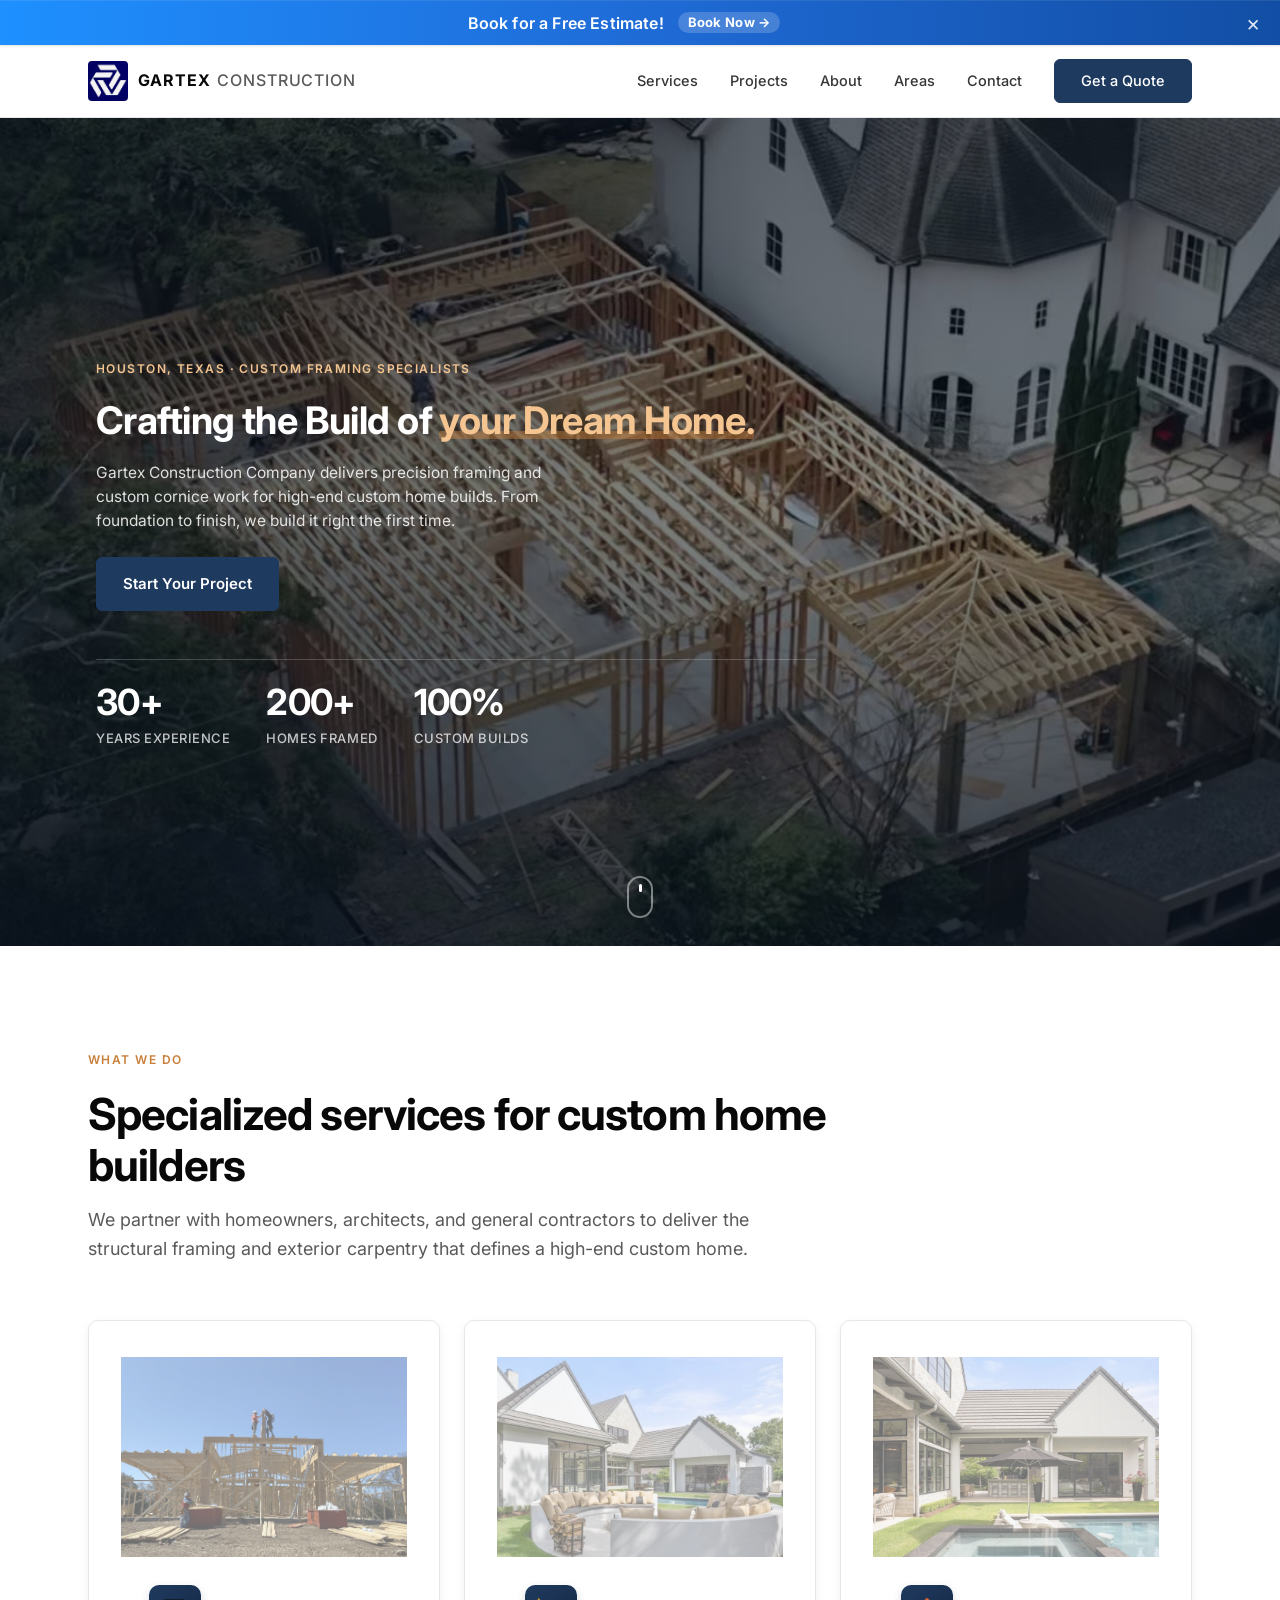
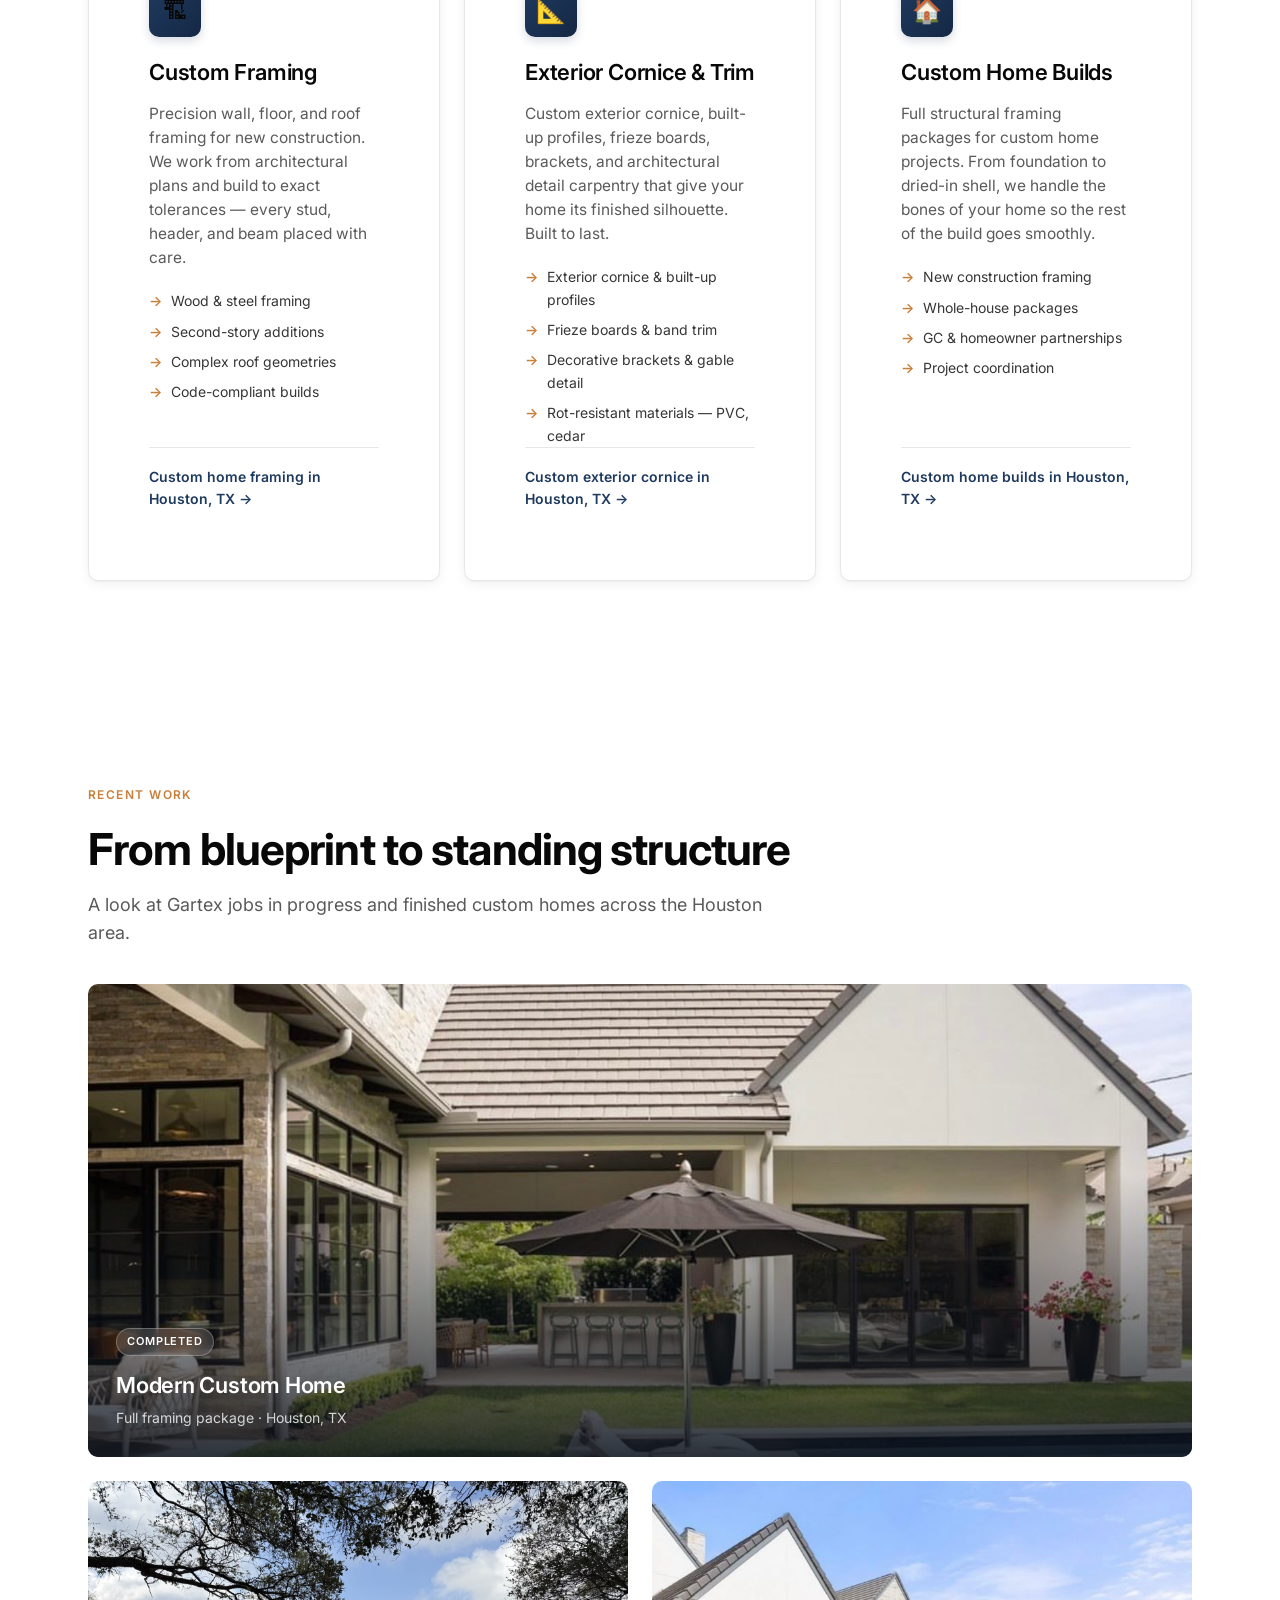
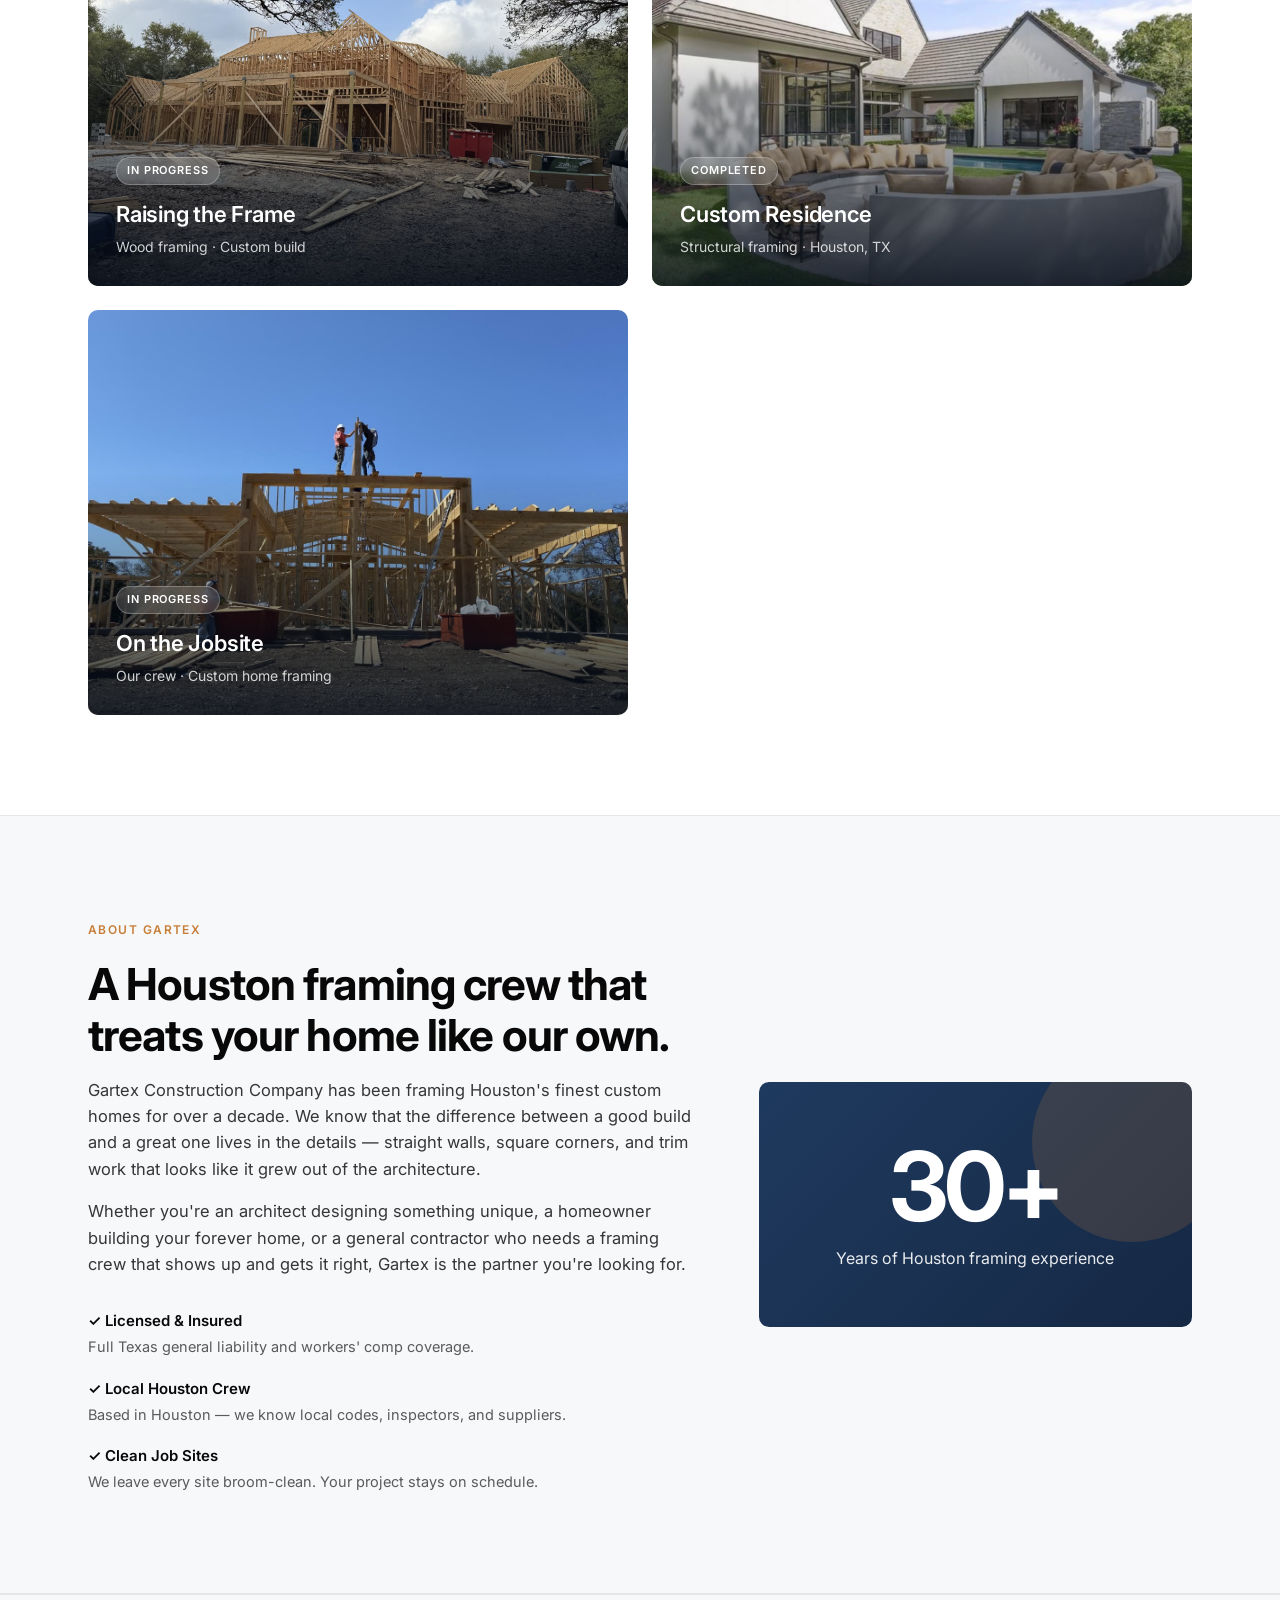
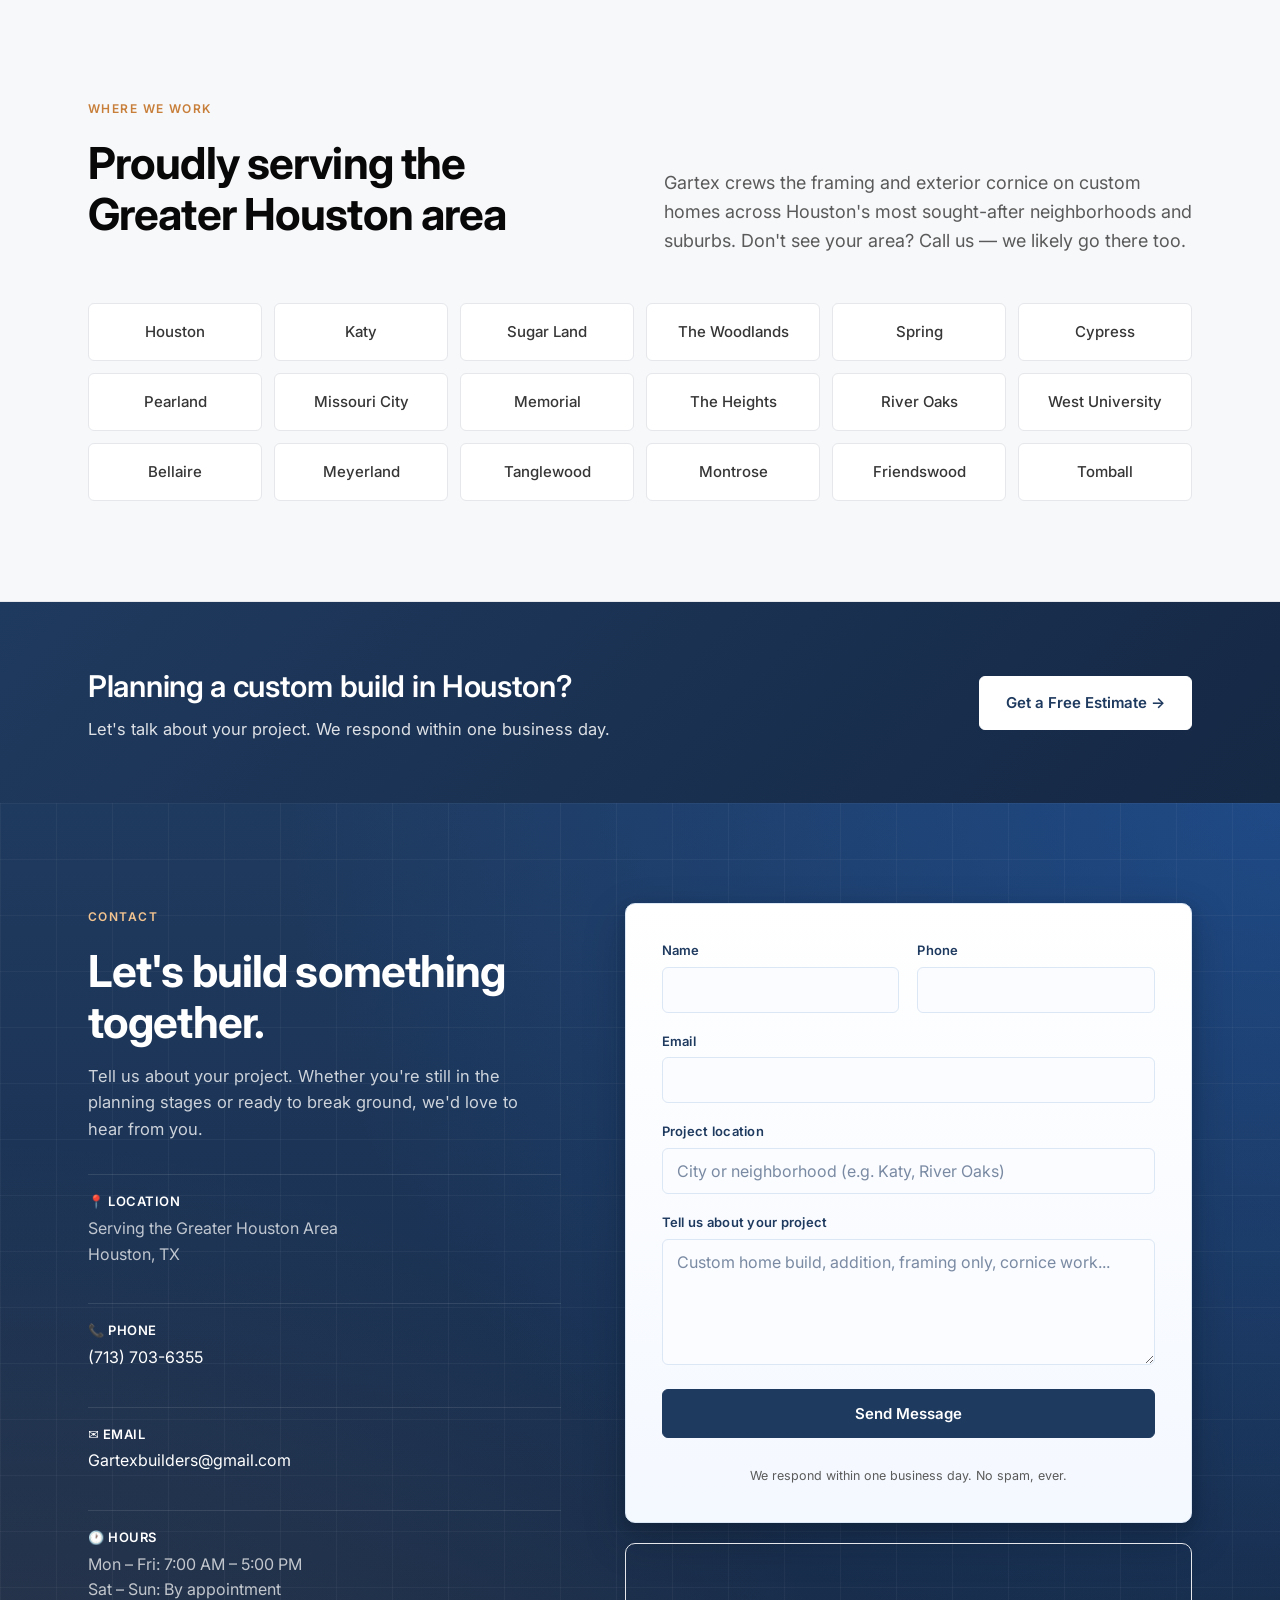
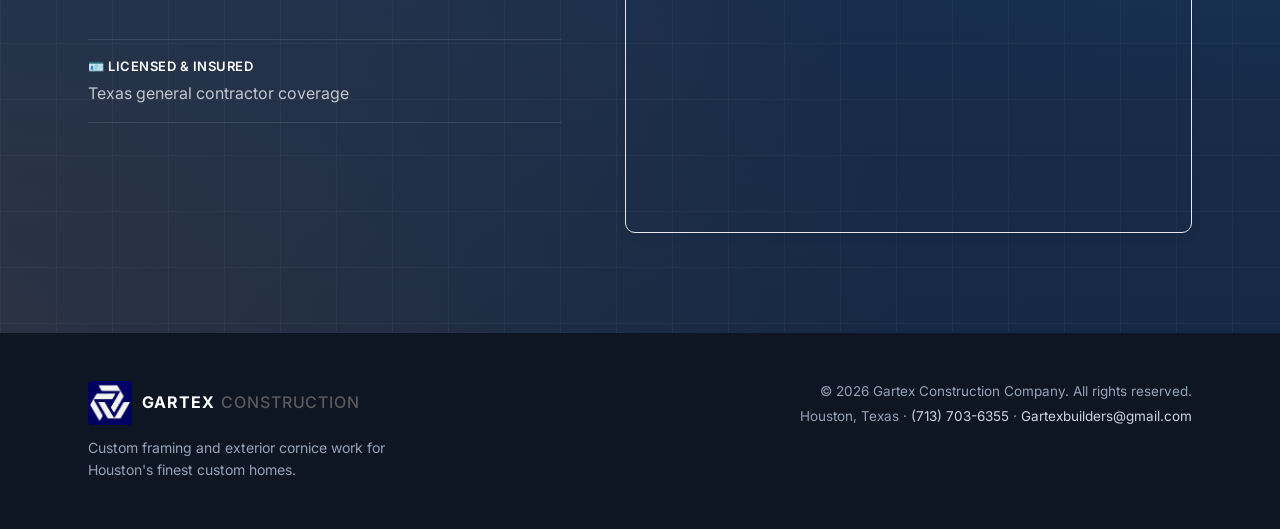
==== commit 0c5c77b6: "Contact section: navy gradient backdrop with blueprint grid overlay + radial blue/gold glows; bump f" ====
--- a/index.html
+++ b/index.html
@@ -179,7 +179,7 @@
   }
   </script>
 
-  <link rel="stylesheet" href="styles.css?v=mbnav1">
+  <link rel="stylesheet" href="styles.css?v=contact1">
 </head>
 <body>
 
@@ -625,6 +625,20 @@
       // If we resize back up to desktop, make sure body scroll is unlocked
       window.addEventListener('resize', () => {
         if (window.innerWidth > 900 && isOpen()) setOpen(false);
+      });
+    })();
+
+    // Services dropdown — desktop shows on hover (CSS); mobile tap toggles
+    (() => {
+      const t = document.querySelector('.nav-drop-toggle');
+      if (!t) return;
+      t.addEventListener('click', (e) => {
+        if (window.innerWidth <= 900) {
+          e.preventDefault();
+          const item = t.parentElement;
+          const open = item.classList.toggle('open');
+          t.setAttribute('aria-expanded', String(open));
+        }
       });
     })();
 
--- a/styles.css
+++ b/styles.css
@@ -867,8 +867,44 @@
 
 /* ===== Contact ===== */
 .contact {
-  background: var(--color-surface);
-}
+  /* Navy gradient backdrop behind the form — uses the same brand navy
+     (#1f3a5f → #0e1623) as the cta-band and footer so the form section
+     reads as part of one cohesive palette. The form card itself stays
+     white on top so the fields stay legible. */
+  background:
+    radial-gradient(ellipse at top right, rgba(31, 107, 214, 0.32) 0%, transparent 55%),
+    radial-gradient(ellipse at bottom left, rgba(200, 127, 58, 0.12) 0%, transparent 50%),
+    linear-gradient(180deg, var(--color-primary) 0%, var(--color-primary-dark) 100%);
+  color: #ffffff;
+  position: relative;
+  overflow: hidden;
+}
+.contact::before {
+  /* Subtle blueprint grid pattern overlay — nods to construction plans
+     without competing with the form. */
+  content: '';
+  position: absolute;
+  inset: 0;
+  background-image:
+    linear-gradient(rgba(255,255,255,0.04) 1px, transparent 1px),
+    linear-gradient(90deg, rgba(255,255,255,0.04) 1px, transparent 1px);
+  background-size: 56px 56px;
+  pointer-events: none;
+}
+.contact > .container { position: relative; z-index: 1; }
+/* On the navy backdrop, the eyebrow + section-title read in white */
+.contact .eyebrow { color: #f4c590; }
+.contact .section-title { color: #ffffff; }
+.contact .contact-info > p { color: rgba(255,255,255,0.78); }
+/* Contact list items: translucent divider lines so they read on navy */
+.contact .contact-item { border-top-color: rgba(255,255,255,0.10); }
+.contact .contact-item:last-child { border-bottom-color: rgba(255,255,255,0.10); }
+.contact .contact-item strong { color: #ffffff; }
+.contact .contact-item span { color: rgba(255,255,255,0.72); }
+.contact .contact-item a { color: #ffffff; }
+.contact .contact-item a:hover { color: var(--color-accent); border-bottom-color: var(--color-accent); }
+/* Form labels stay navy on the white card (already covered by the
+   .contact-form rule), so no change needed there. */
 
 .contact-grid {
   display: grid;
@@ -966,11 +1002,10 @@
   display: flex;
   flex-direction: column;
   gap: 18px;
-  /* Blue-tinted shadow instead of neutral gray — keeps the navy
-     palette consistent across cards. */
+  /* Stronger shadow on the navy backdrop so the white card pops. */
   box-shadow:
-    0 1px 2px rgba(31, 58, 95, 0.04),
-    0 6px 18px rgba(31, 58, 95, 0.07);
+    0 4px 12px rgba(8, 16, 28, 0.18),
+    0 16px 40px rgba(8, 16, 28, 0.25);
 }
 
 .form-row {
@@ -1192,10 +1227,12 @@
     transform: translateY(-30%) rotate(-135deg);
   }
 
-  /* Dropdown panel: nested inline list (NOT absolute). Stays in flow. */
-  .nav-dropdown {
-    position: static;
-    transform: none;
+  /* Dropdown panel: nested inline list (NOT absolute). Stays in flow.
+     Use `!important` on a few properties to defeat the desktop dropdown
+     rules later in the file (same specificity → source order wins). */
+  .nav-links .nav-dropdown {
+    position: static !important;
+    transform: none !important;
     min-width: 0;
     width: 100%;
     background: var(--color-surface);
@@ -1205,16 +1242,16 @@
     box-shadow: none;
     padding: 0;
     display: block;
-    opacity: 1;
-    visibility: visible;
+    opacity: 1 !important;
+    visibility: visible !important;
     pointer-events: auto;
     transition: max-height 0.25s ease;
     max-height: 0;
     overflow: hidden;
   }
-  .nav-dropdown::before { display: none; }
+  .nav-links .nav-dropdown::before { display: none !important; }
   .nav-item.has-dropdown.open > .nav-dropdown {
-    max-height: 320px;
+    max-height: 320px !important;
   }
   .nav-dropdown a {
     padding: 14px 24px 14px 40px;
@@ -1230,10 +1267,16 @@
     color: var(--color-primary);
   }
 
-  /* Bring the primary CTA INTO the open menu, since the desktop one is hidden */
+  /* Bring the primary CTA INTO the open menu, since the desktop one is hidden.
+     Width uses calc so 20px gutters on both sides come out even at any
+     phone width — never crops past the screen edge. The block wrapper
+     centers it horizontally inside the drawer. */
   .nav-cta { display: none; }
   .nav-links a.mobile-cta {
-    margin: 16px 20px 24px;
+    align-self: stretch;
+    width: calc(100% - 40px);
+    box-sizing: border-box;
+    margin: 20px 20px 28px;
     padding: 14px 22px;
     text-align: center;
     justify-content: center;
@@ -1242,6 +1285,13 @@
     color: #fff;
     background: var(--color-primary);
     font-weight: 600;
+    font-size: 15.5px;
+    letter-spacing: 0.01em;
+    min-height: 52px;
+    /* Override the generic .nav-links > * { width: 100%; display: block }
+       above — that rule would otherwise make the link 100% and add 20px
+       margins on top, pushing it 40px past the right edge. */
+    max-width: calc(100% - 40px);
   }
   .nav-links a.mobile-cta:hover { background: var(--color-accent); }
 
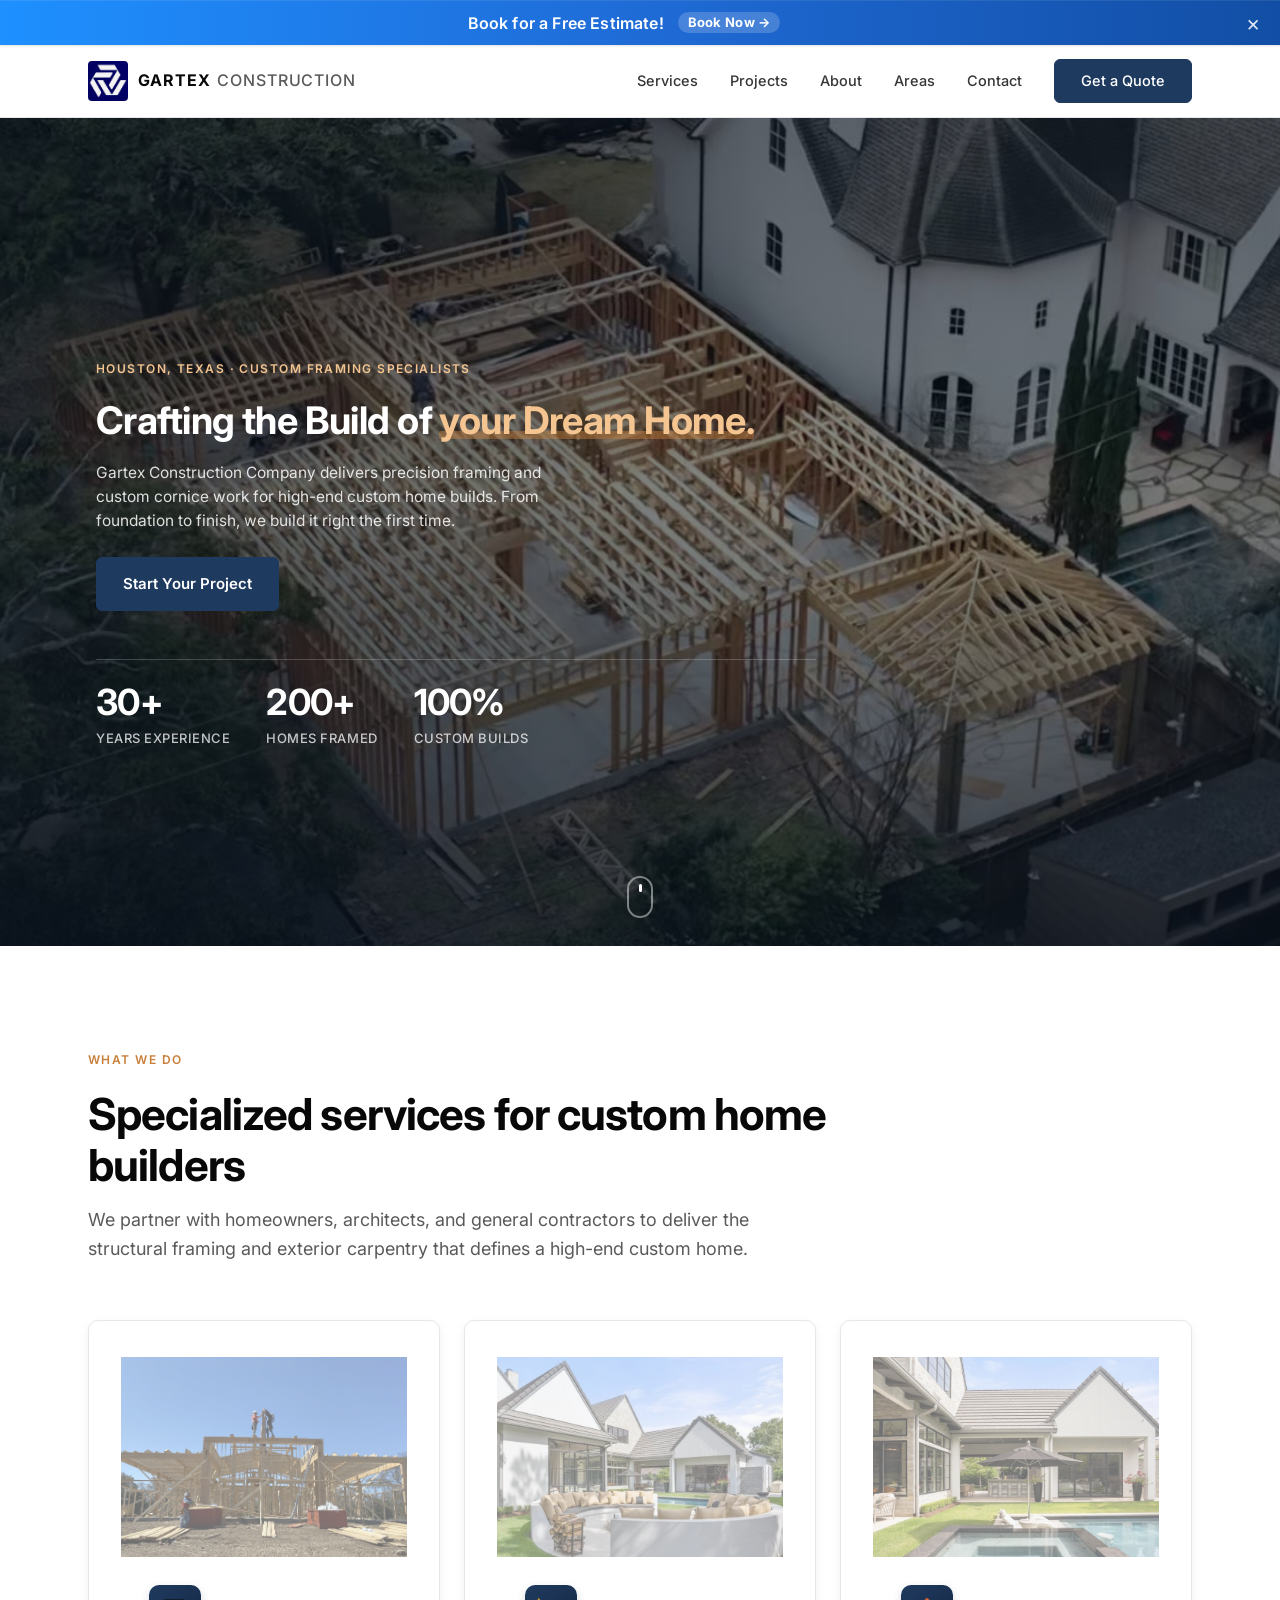
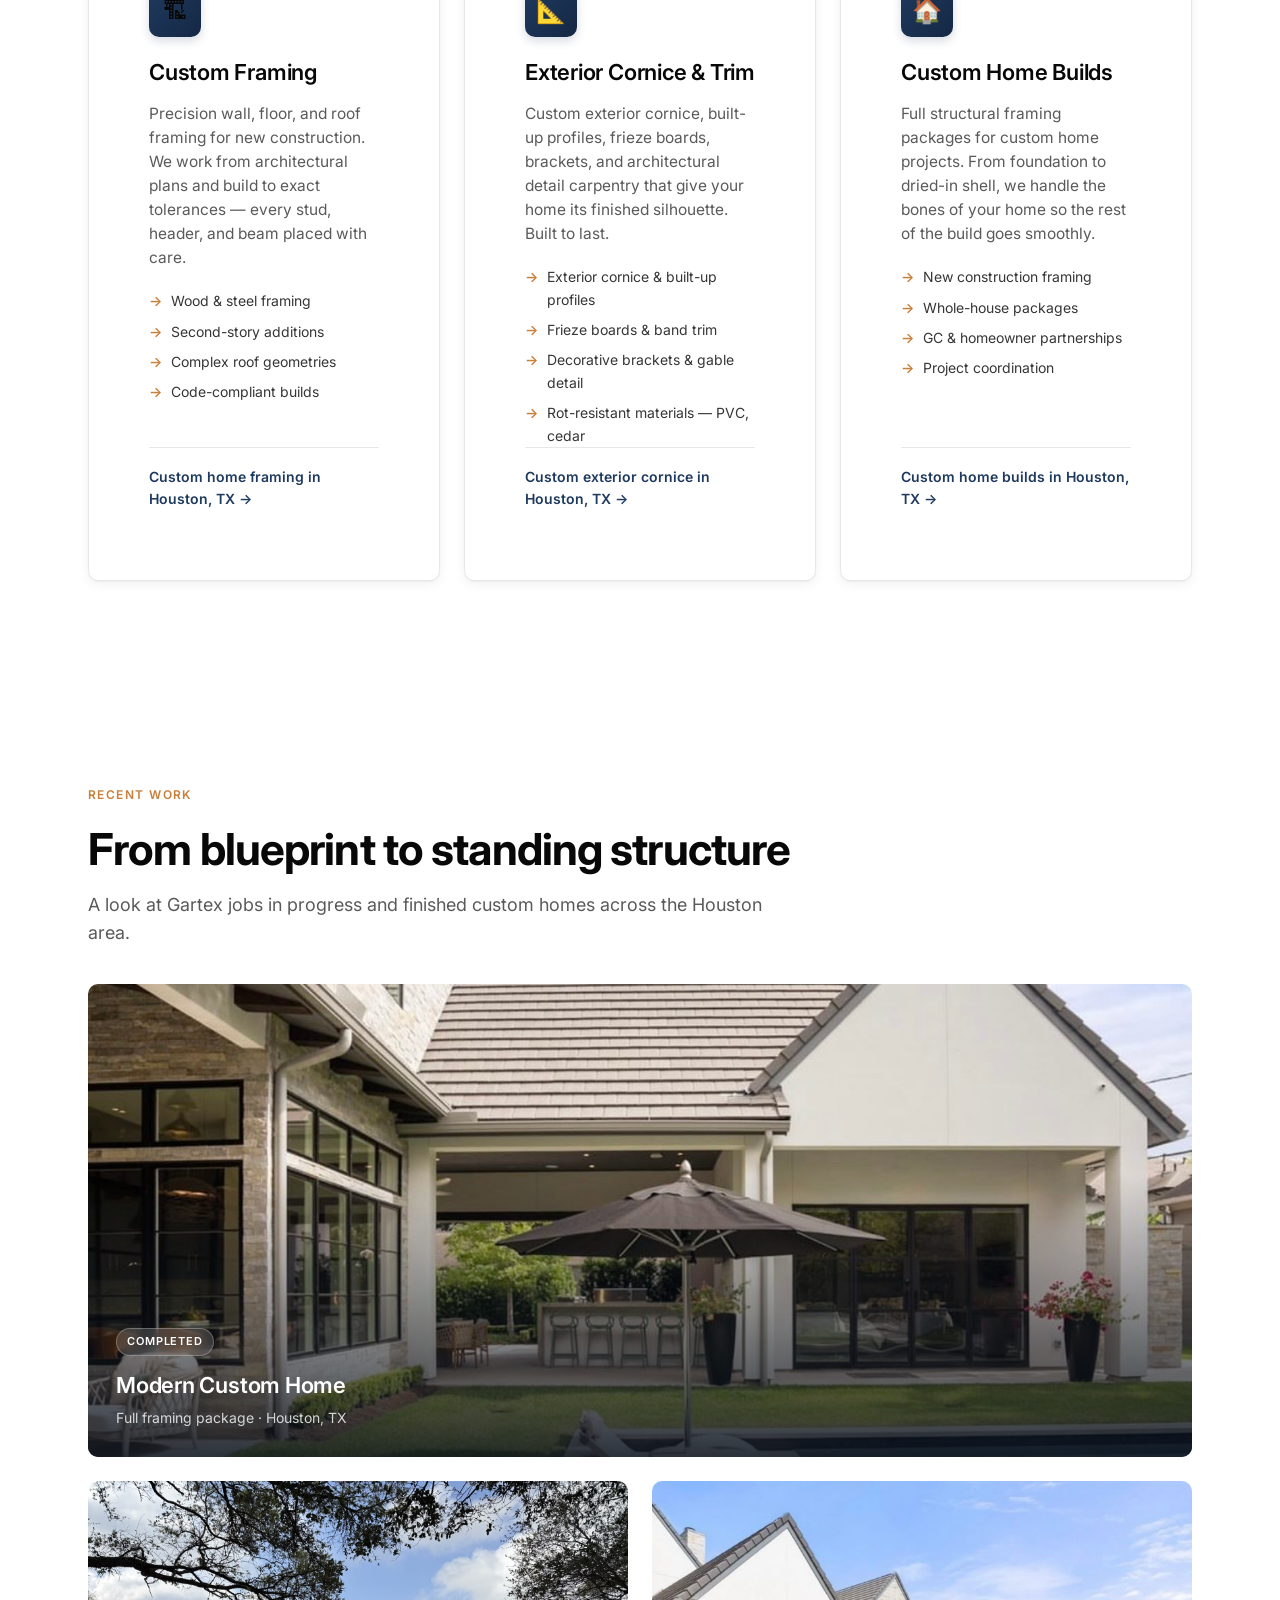
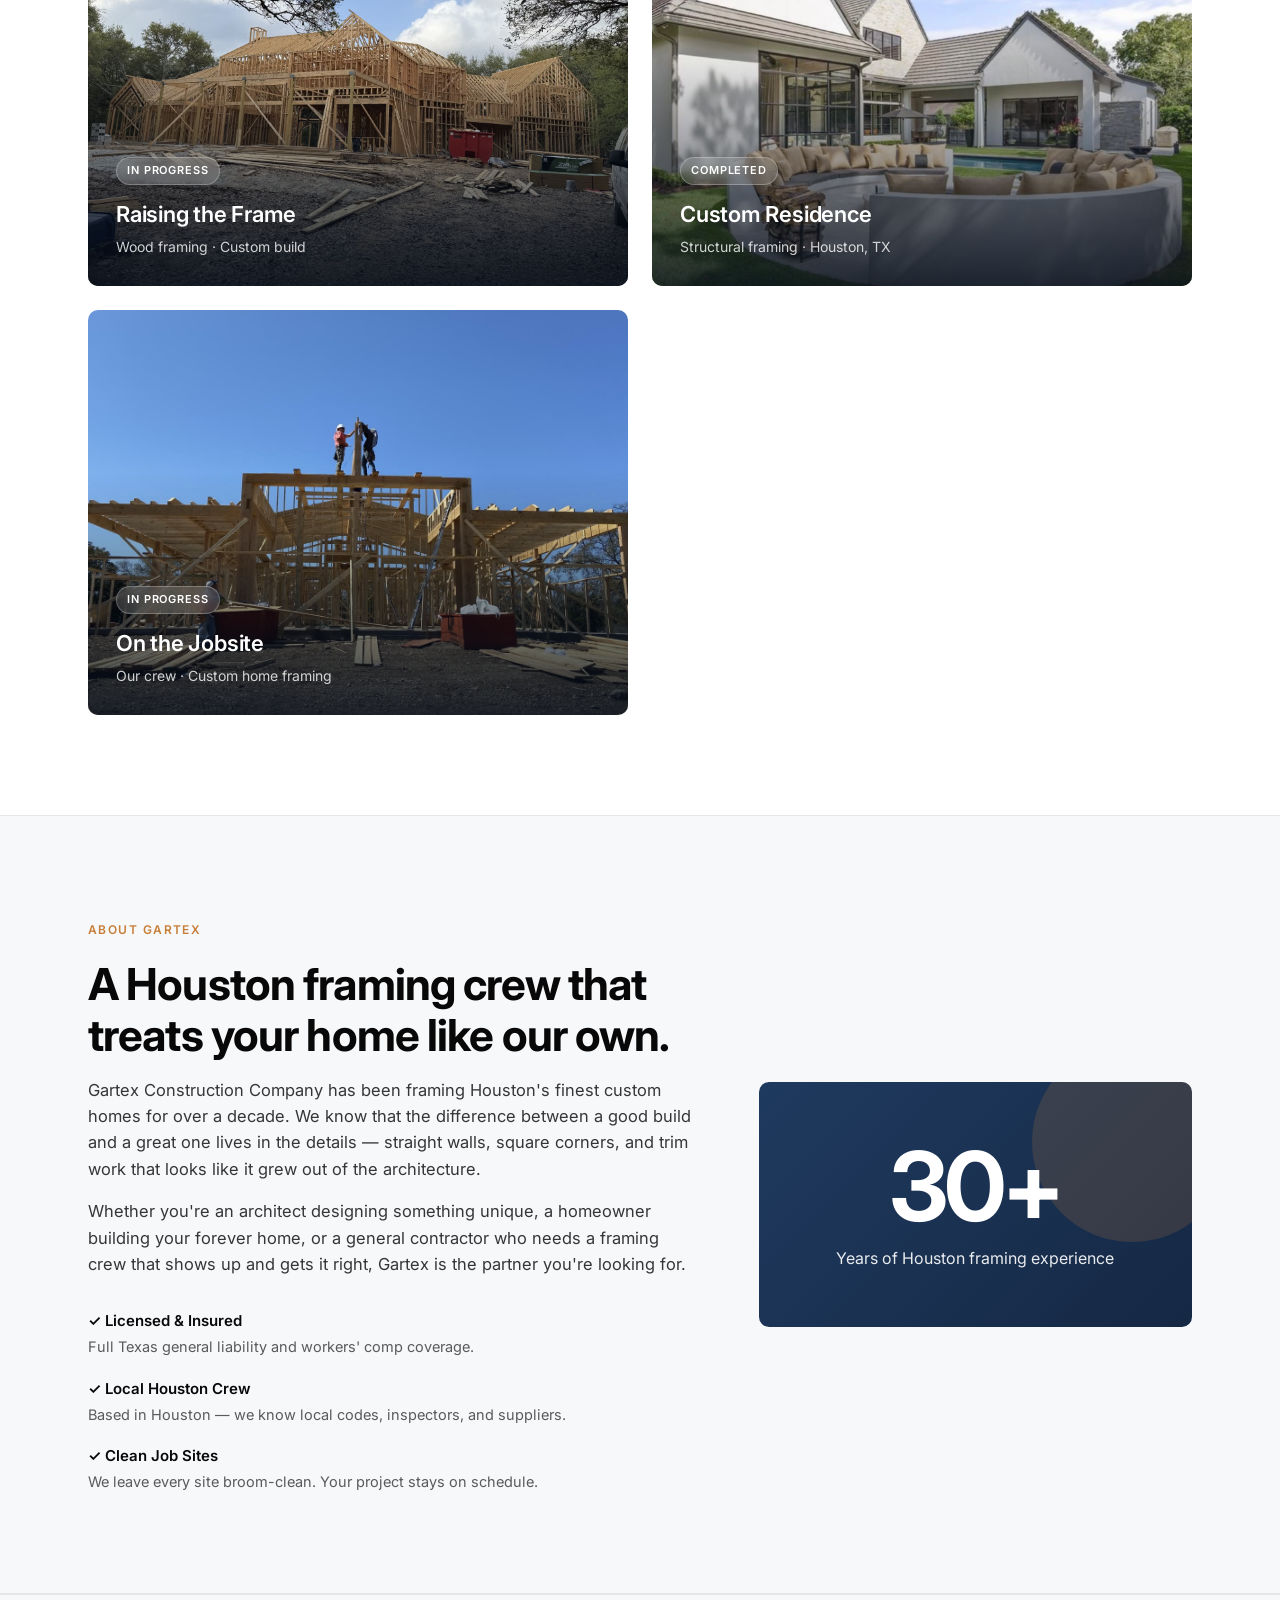
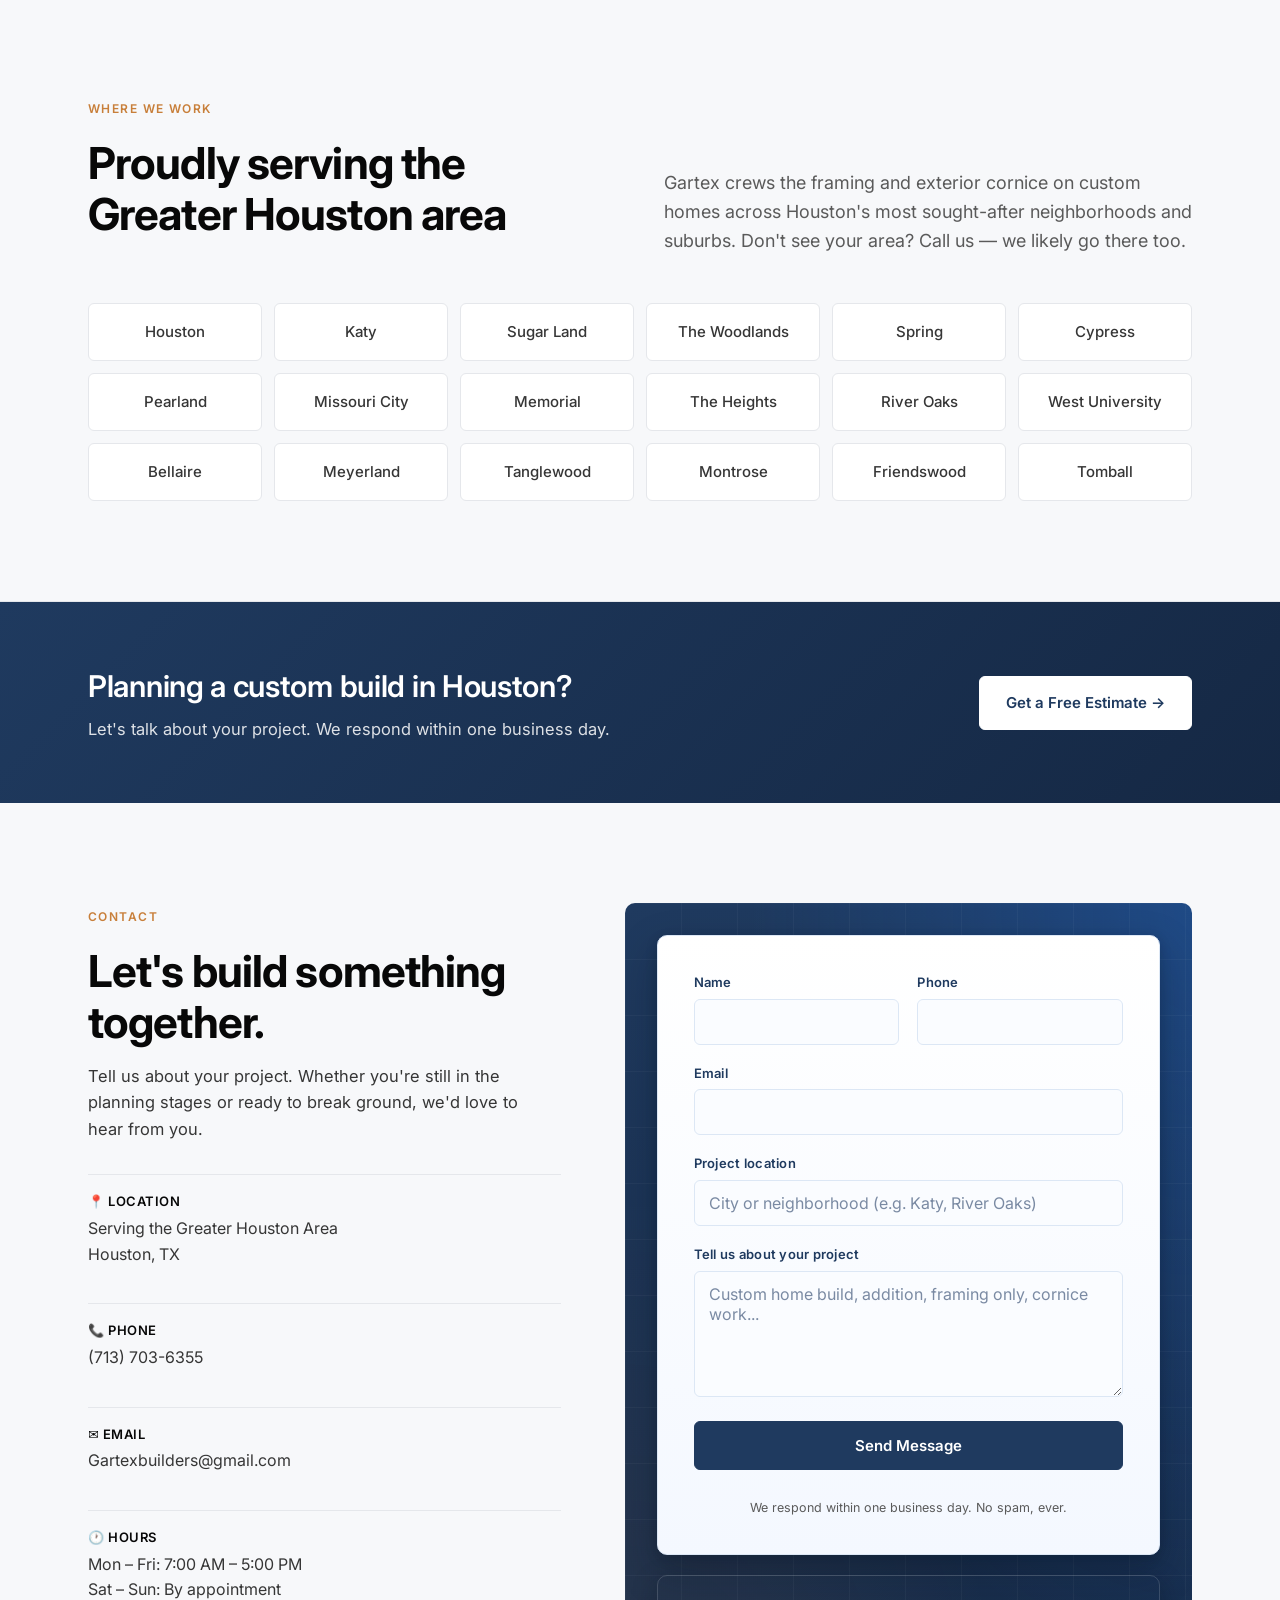
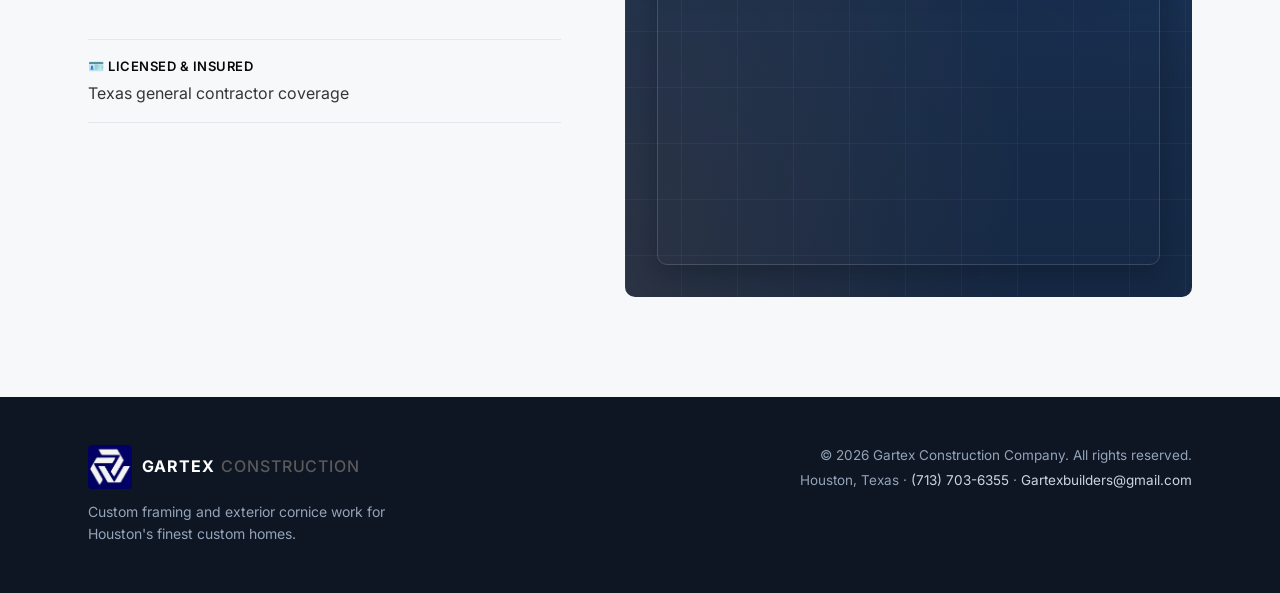
==== commit 3ec5b5c6: "Contact: scope navy backdrop to .contact-right column only (form card area), not whole .contact sect" ====
--- a/index.html
+++ b/index.html
@@ -179,7 +179,7 @@
   }
   </script>
 
-  <link rel="stylesheet" href="styles.css?v=contact1">
+  <link rel="stylesheet" href="styles.css?v=contact2">
 </head>
 <body>
 
--- a/styles.css
+++ b/styles.css
@@ -867,21 +867,29 @@
 
 /* ===== Contact ===== */
 .contact {
-  /* Navy gradient backdrop behind the form — uses the same brand navy
-     (#1f3a5f → #0e1623) as the cta-band and footer so the form section
-     reads as part of one cohesive palette. The form card itself stays
-     white on top so the fields stay legible. */
+  /* Light, near-white background across the whole section — the navy
+     sits only behind the form card, not under the contact info. */
+  background: var(--color-surface);
+}
+
+/* Navy gradient lives behind ONLY the form card, not under the
+   contact-info column. Implemented as a padding-box on the right
+   column plus a negative-margin banner so the navy wraps the form
+   (and the map below it) without bleeding into the left column. */
+.contact-right {
+  position: relative;
+  padding: 32px;
+  border-radius: var(--radius-lg);
+  /* Navy gradient + blueprint grid behind the form only */
   background:
     radial-gradient(ellipse at top right, rgba(31, 107, 214, 0.32) 0%, transparent 55%),
     radial-gradient(ellipse at bottom left, rgba(200, 127, 58, 0.12) 0%, transparent 50%),
     linear-gradient(180deg, var(--color-primary) 0%, var(--color-primary-dark) 100%);
   color: #ffffff;
-  position: relative;
   overflow: hidden;
 }
-.contact::before {
-  /* Subtle blueprint grid pattern overlay — nods to construction plans
-     without competing with the form. */
+.contact-right::before {
+  /* Subtle blueprint grid pattern — sits behind the form card */
   content: '';
   position: absolute;
   inset: 0;
@@ -890,21 +898,14 @@
     linear-gradient(90deg, rgba(255,255,255,0.04) 1px, transparent 1px);
   background-size: 56px 56px;
   pointer-events: none;
-}
-.contact > .container { position: relative; z-index: 1; }
-/* On the navy backdrop, the eyebrow + section-title read in white */
-.contact .eyebrow { color: #f4c590; }
-.contact .section-title { color: #ffffff; }
-.contact .contact-info > p { color: rgba(255,255,255,0.78); }
-/* Contact list items: translucent divider lines so they read on navy */
-.contact .contact-item { border-top-color: rgba(255,255,255,0.10); }
-.contact .contact-item:last-child { border-bottom-color: rgba(255,255,255,0.10); }
-.contact .contact-item strong { color: #ffffff; }
-.contact .contact-item span { color: rgba(255,255,255,0.72); }
-.contact .contact-item a { color: #ffffff; }
-.contact .contact-item a:hover { color: var(--color-accent); border-bottom-color: var(--color-accent); }
-/* Form labels stay navy on the white card (already covered by the
-   .contact-form rule), so no change needed there. */
+  border-radius: var(--radius-lg);
+}
+.contact-right > * { position: relative; z-index: 1; }
+/* Map card sits on the same navy backdrop — give it a slight lift */
+.contact-right .map-card {
+  border-color: rgba(255,255,255,0.15);
+  box-shadow: 0 8px 24px rgba(8, 16, 28, 0.35);
+}
 
 .contact-grid {
   display: grid;
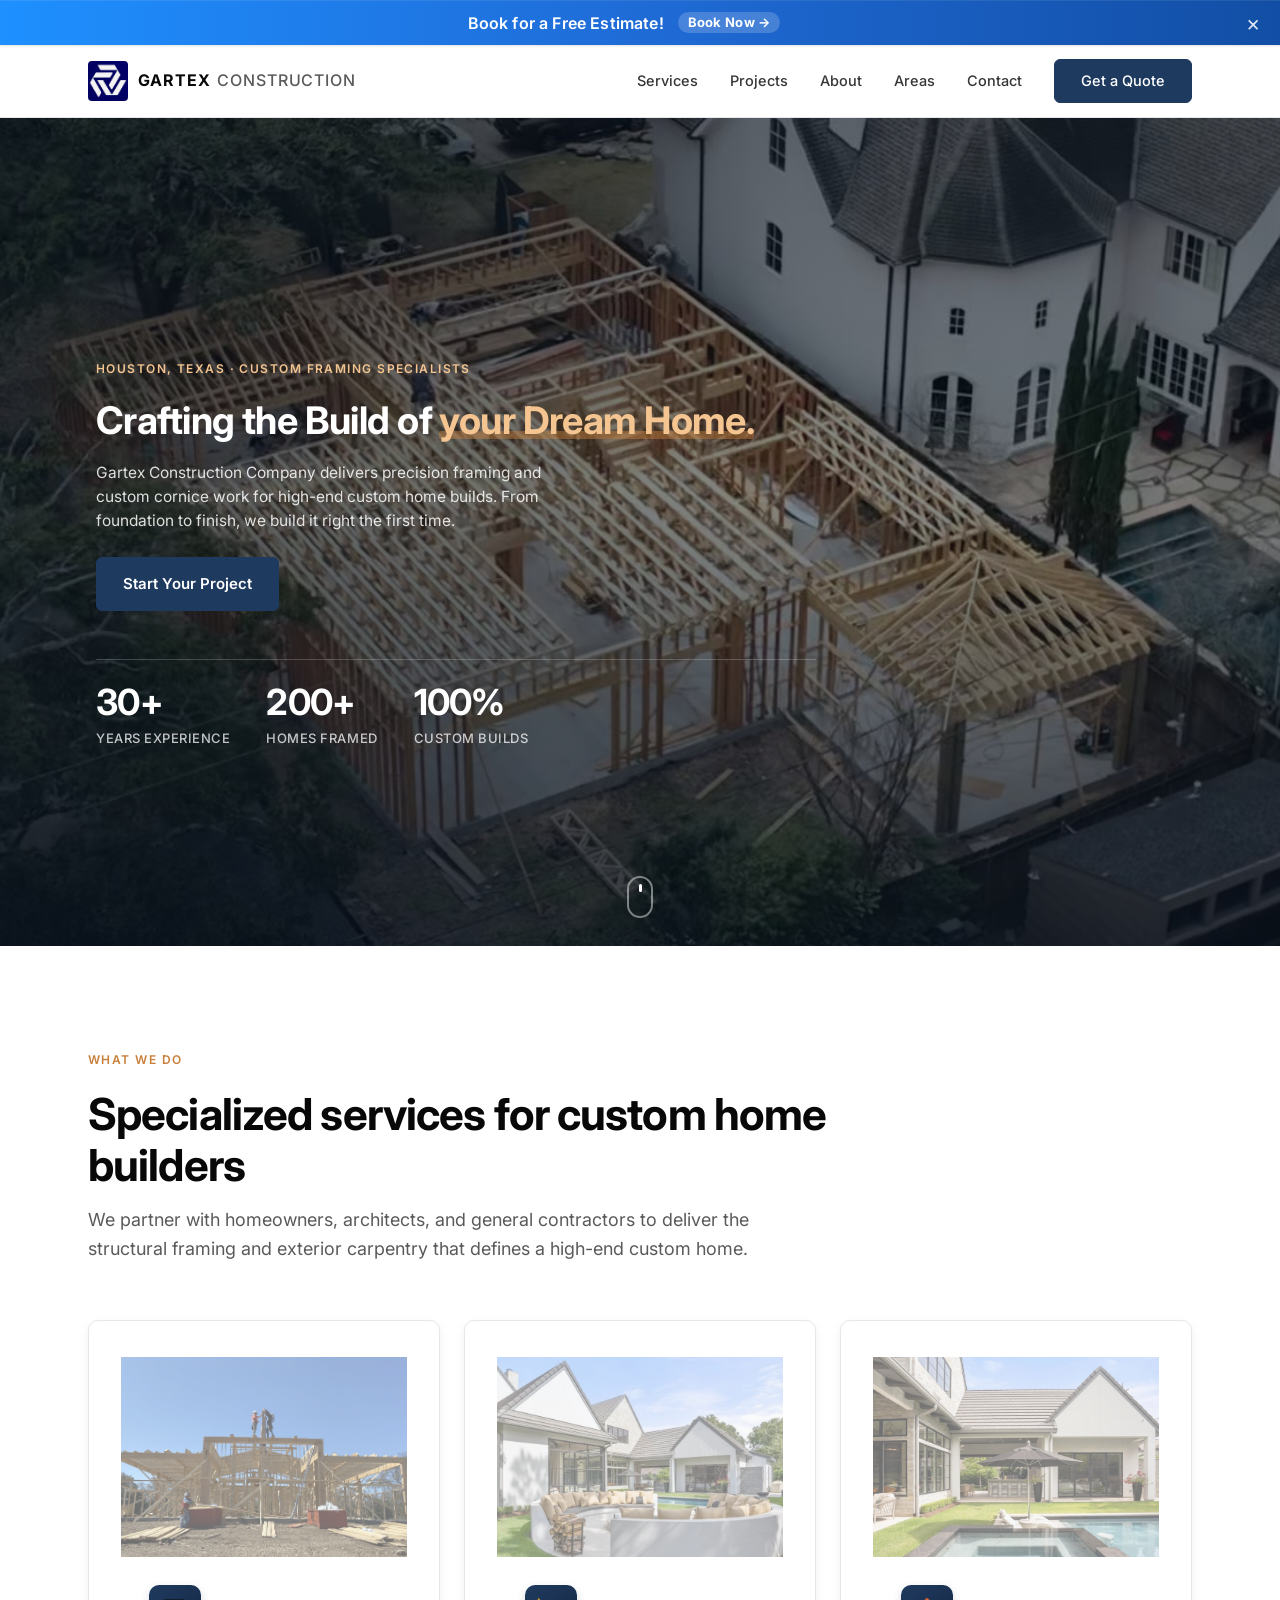
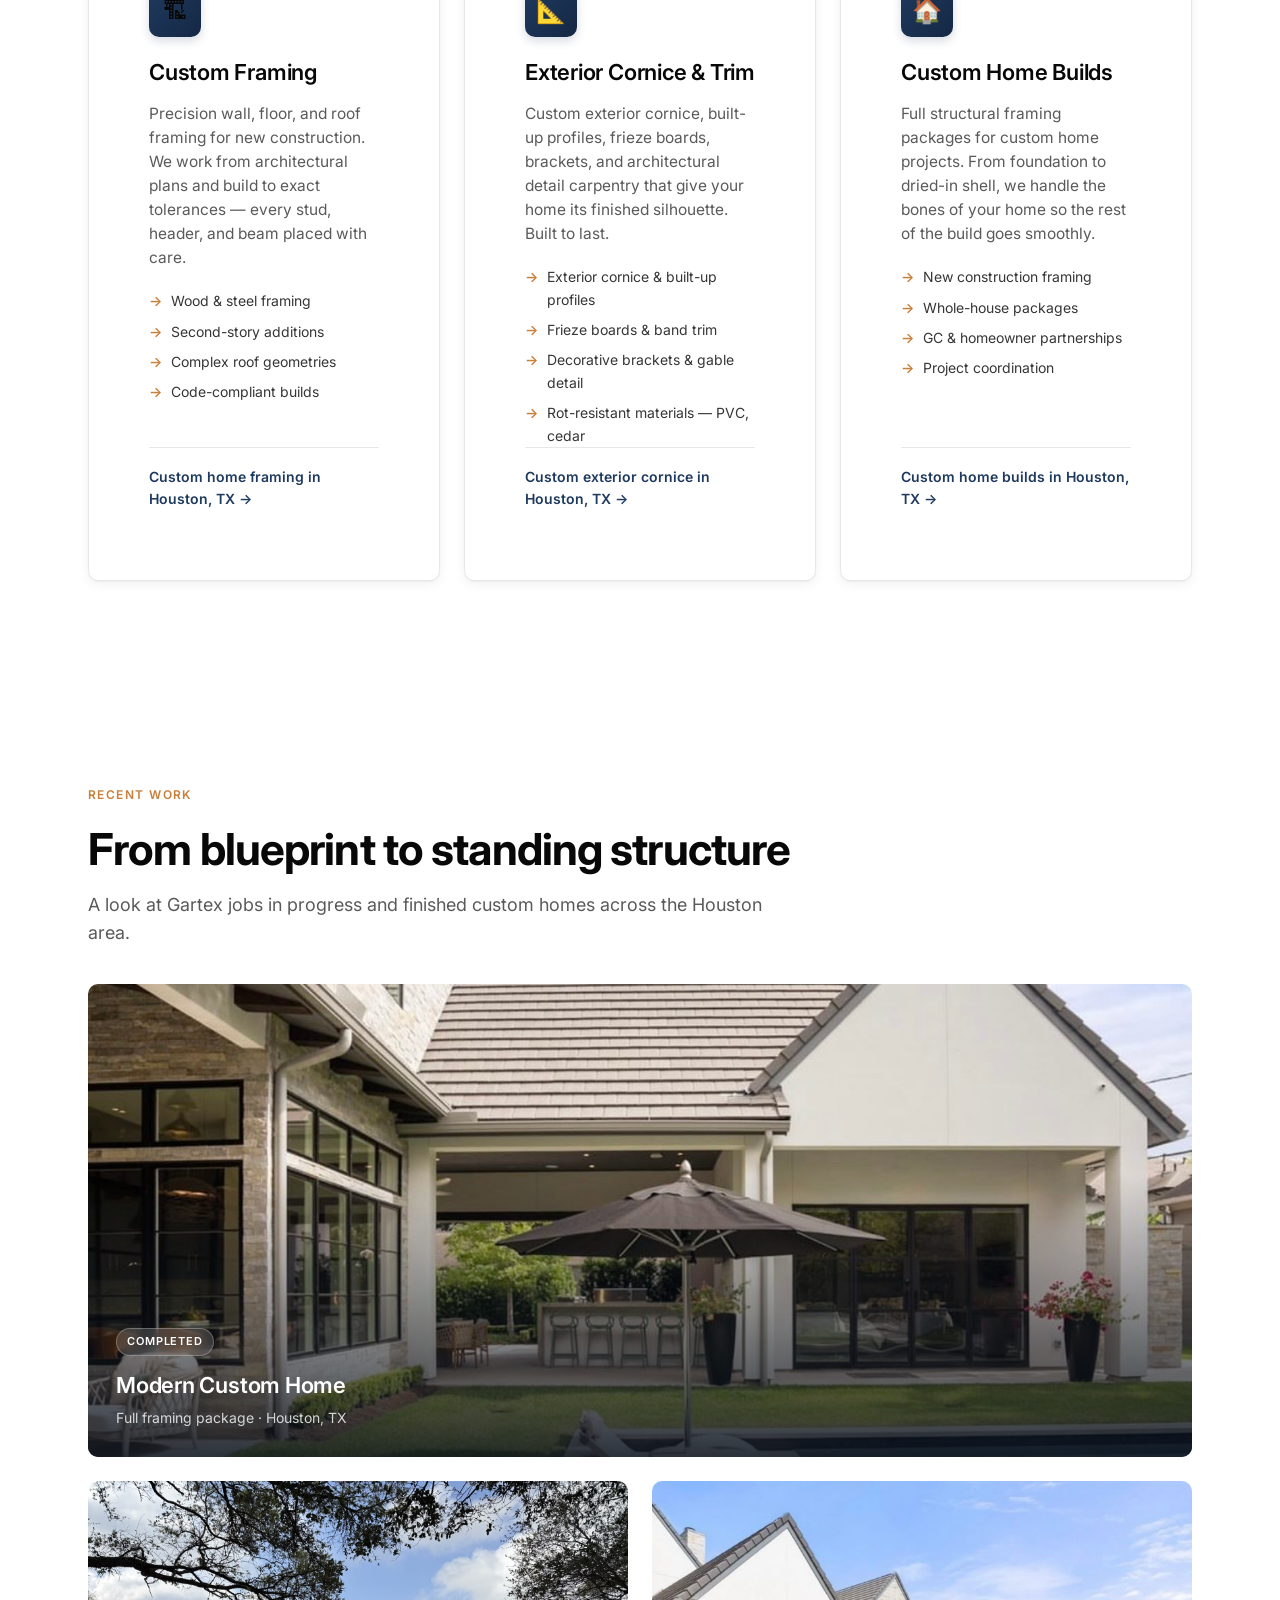
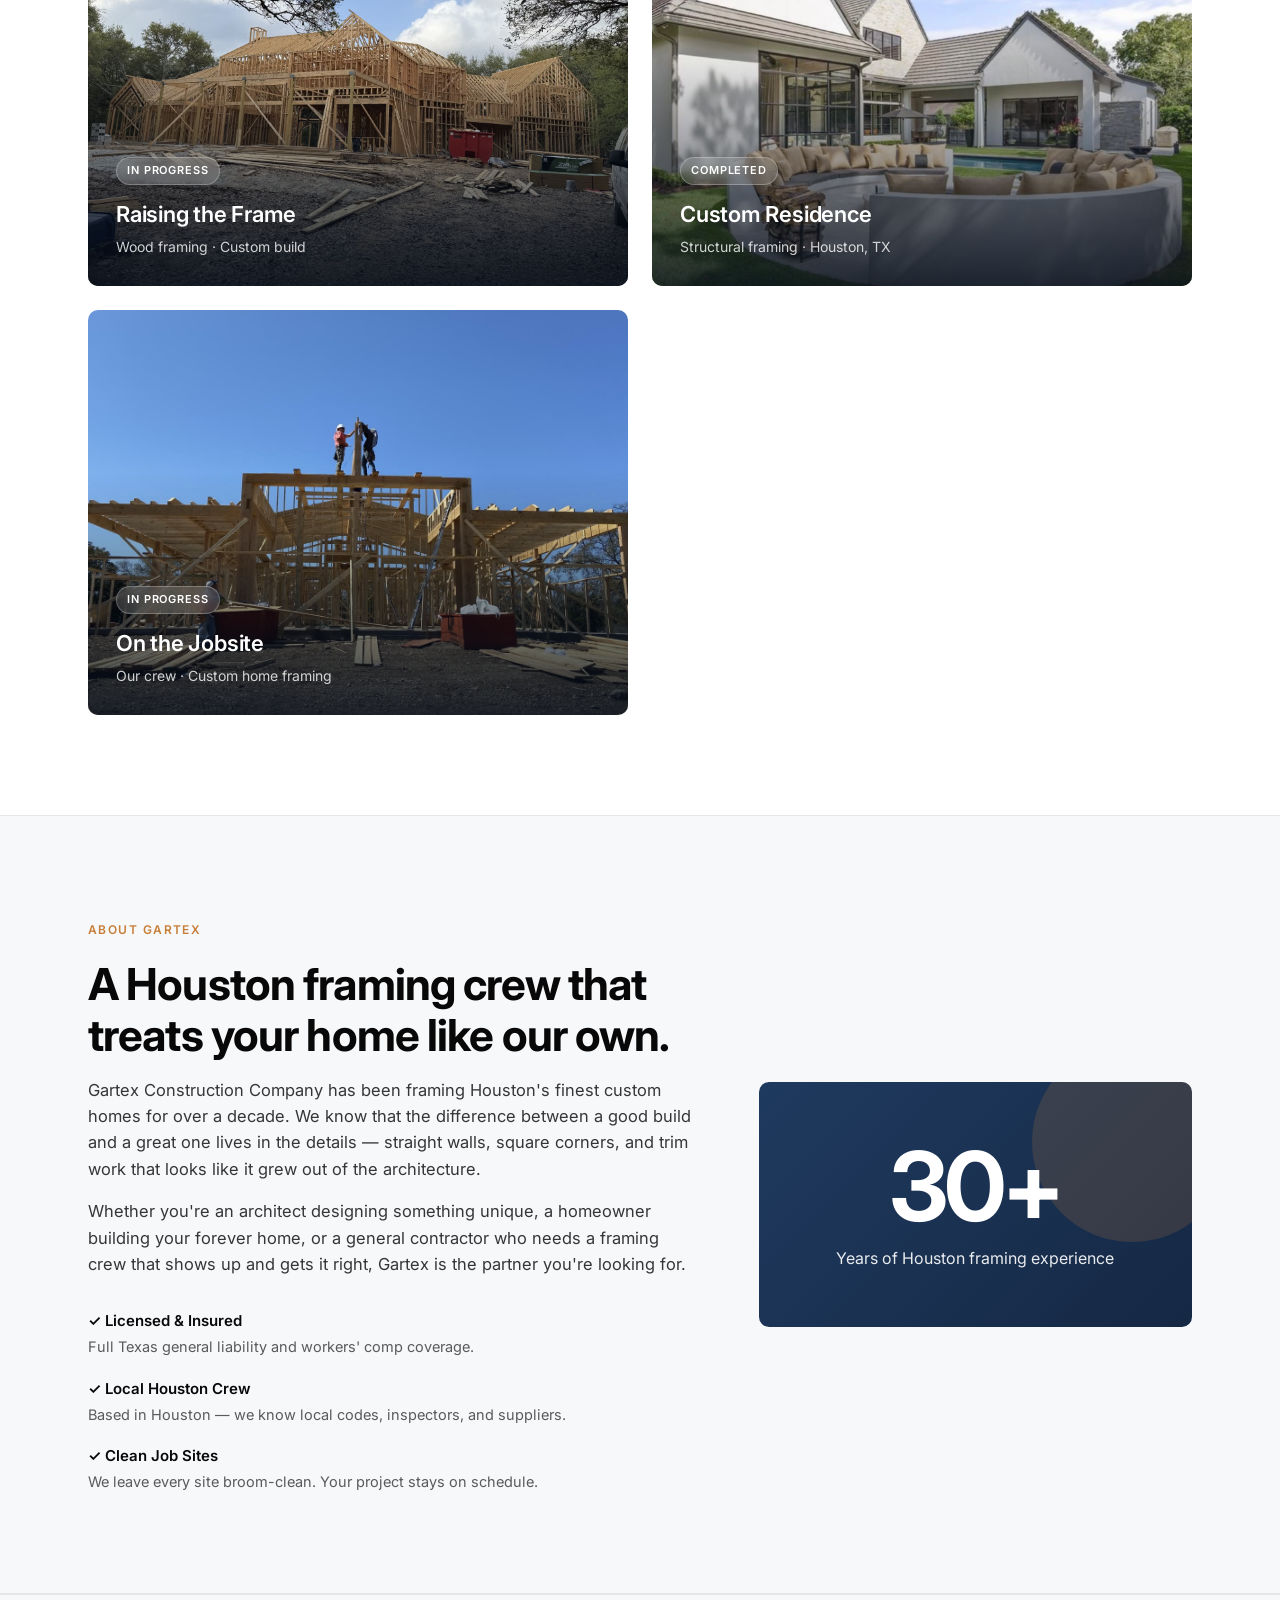
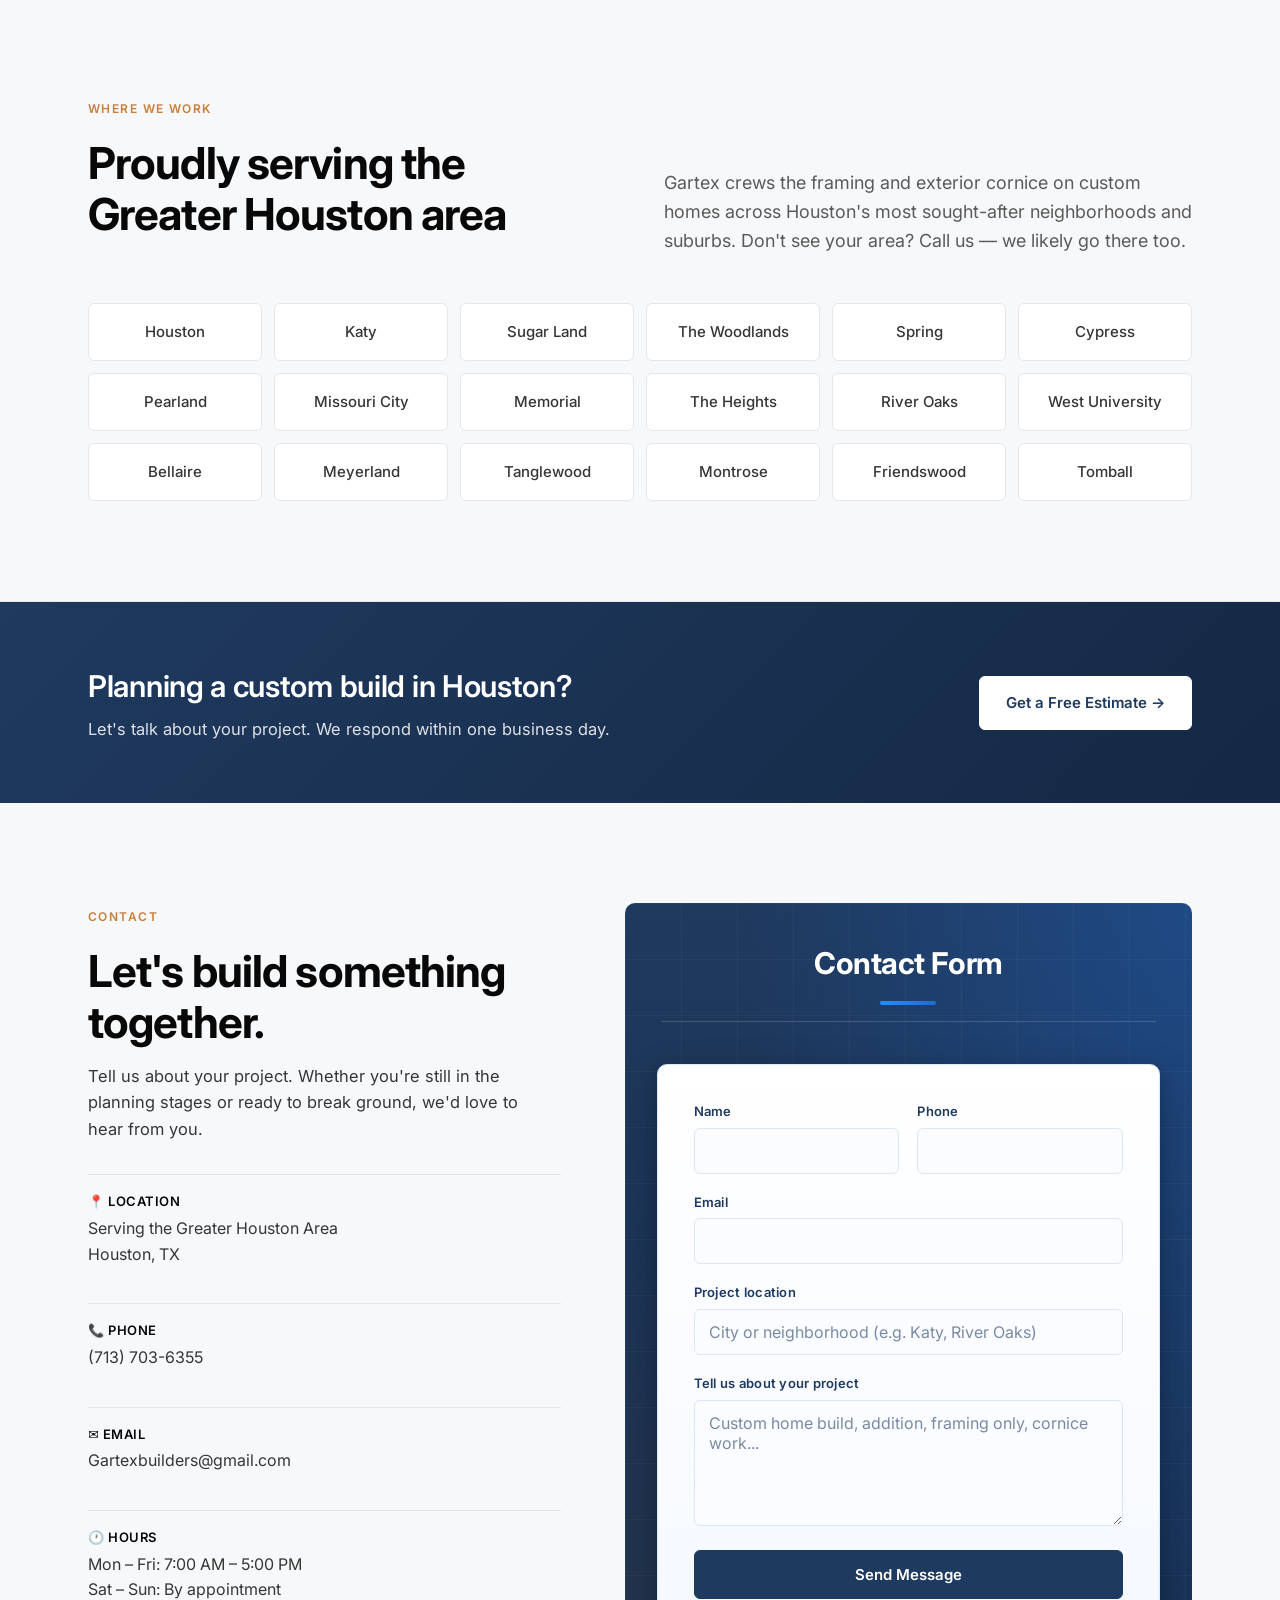
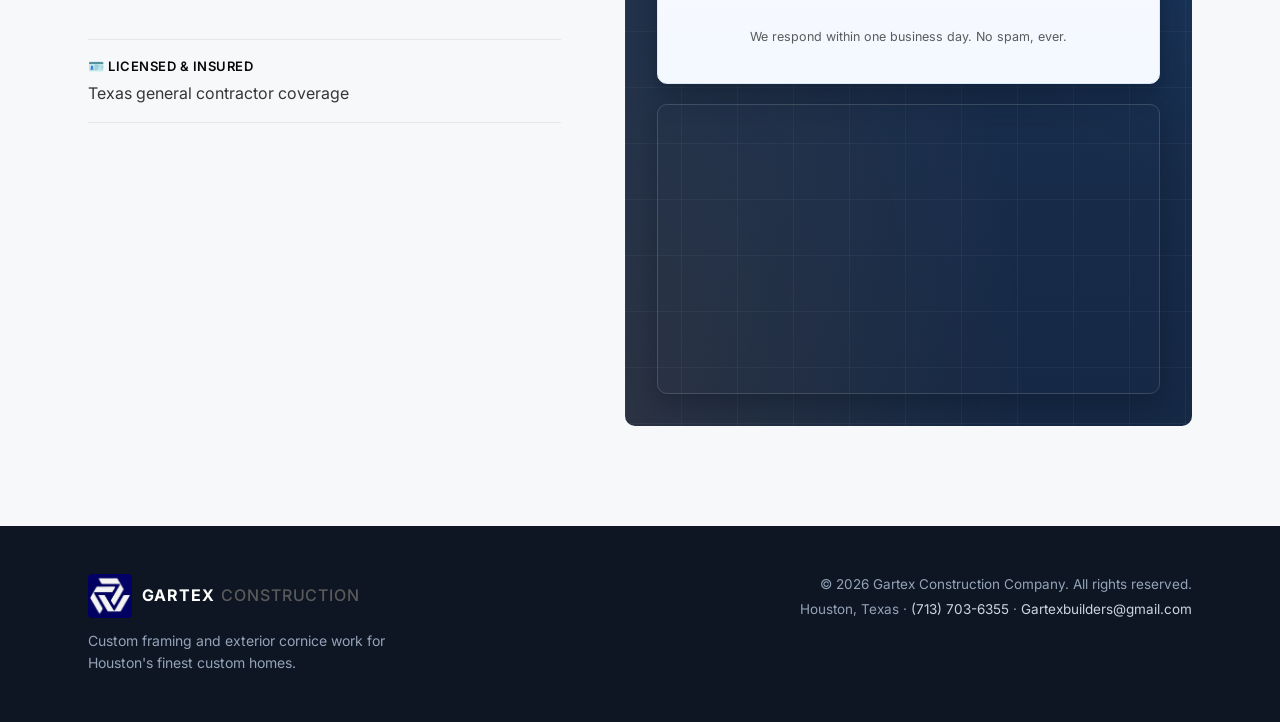
==== commit 48cfd6ad: "Contact: add centered 'Contact Form' heading on navy backdrop with brand-blue accent rule above the " ====
--- a/index.html
+++ b/index.html
@@ -179,7 +179,7 @@
   }
   </script>
 
-  <link rel="stylesheet" href="styles.css?v=contact2">
+  <link rel="stylesheet" href="styles.css?v=formh1">
 </head>
 <body>
 
@@ -474,6 +474,7 @@
       </div>
 
       <div class="contact-right">
+        <h2 class="form-heading">Contact Form</h2>
         <form class="contact-form" id="contactForm" novalidate>
           <!-- Honeypot: hidden input real users won't fill; bots will.
                If this comes back non-empty, drop the lead silently. -->
--- a/styles.css
+++ b/styles.css
@@ -901,6 +901,30 @@
   border-radius: var(--radius-lg);
 }
 .contact-right > * { position: relative; z-index: 1; }
+
+/* "Contact Form" heading above the white form card. Sits on the navy
+   backdrop so it reads in white; centered to anchor the form. */
+.form-heading {
+  text-align: center;
+  font-size: clamp(22px, 2.6vw, 30px);
+  font-weight: 700;
+  color: #ffffff;
+  letter-spacing: -0.015em;
+  margin: 4px 4px 22px;
+  /* Brand-blue underline accent — same banner-blue as the promo bar
+     and form-focus ring, tying the heading visually to the form. */
+  padding-bottom: 16px;
+  border-bottom: 1px solid rgba(255,255,255,0.16);
+}
+.form-heading::after {
+  content: '';
+  display: block;
+  width: 56px;
+  height: 4px;
+  margin: 14px auto 0;
+  border-radius: 2px;
+  background: linear-gradient(90deg, #1e90ff 0%, #1f6bd6 100%);
+}
 /* Map card sits on the same navy backdrop — give it a slight lift */
 .contact-right .map-card {
   border-color: rgba(255,255,255,0.15);
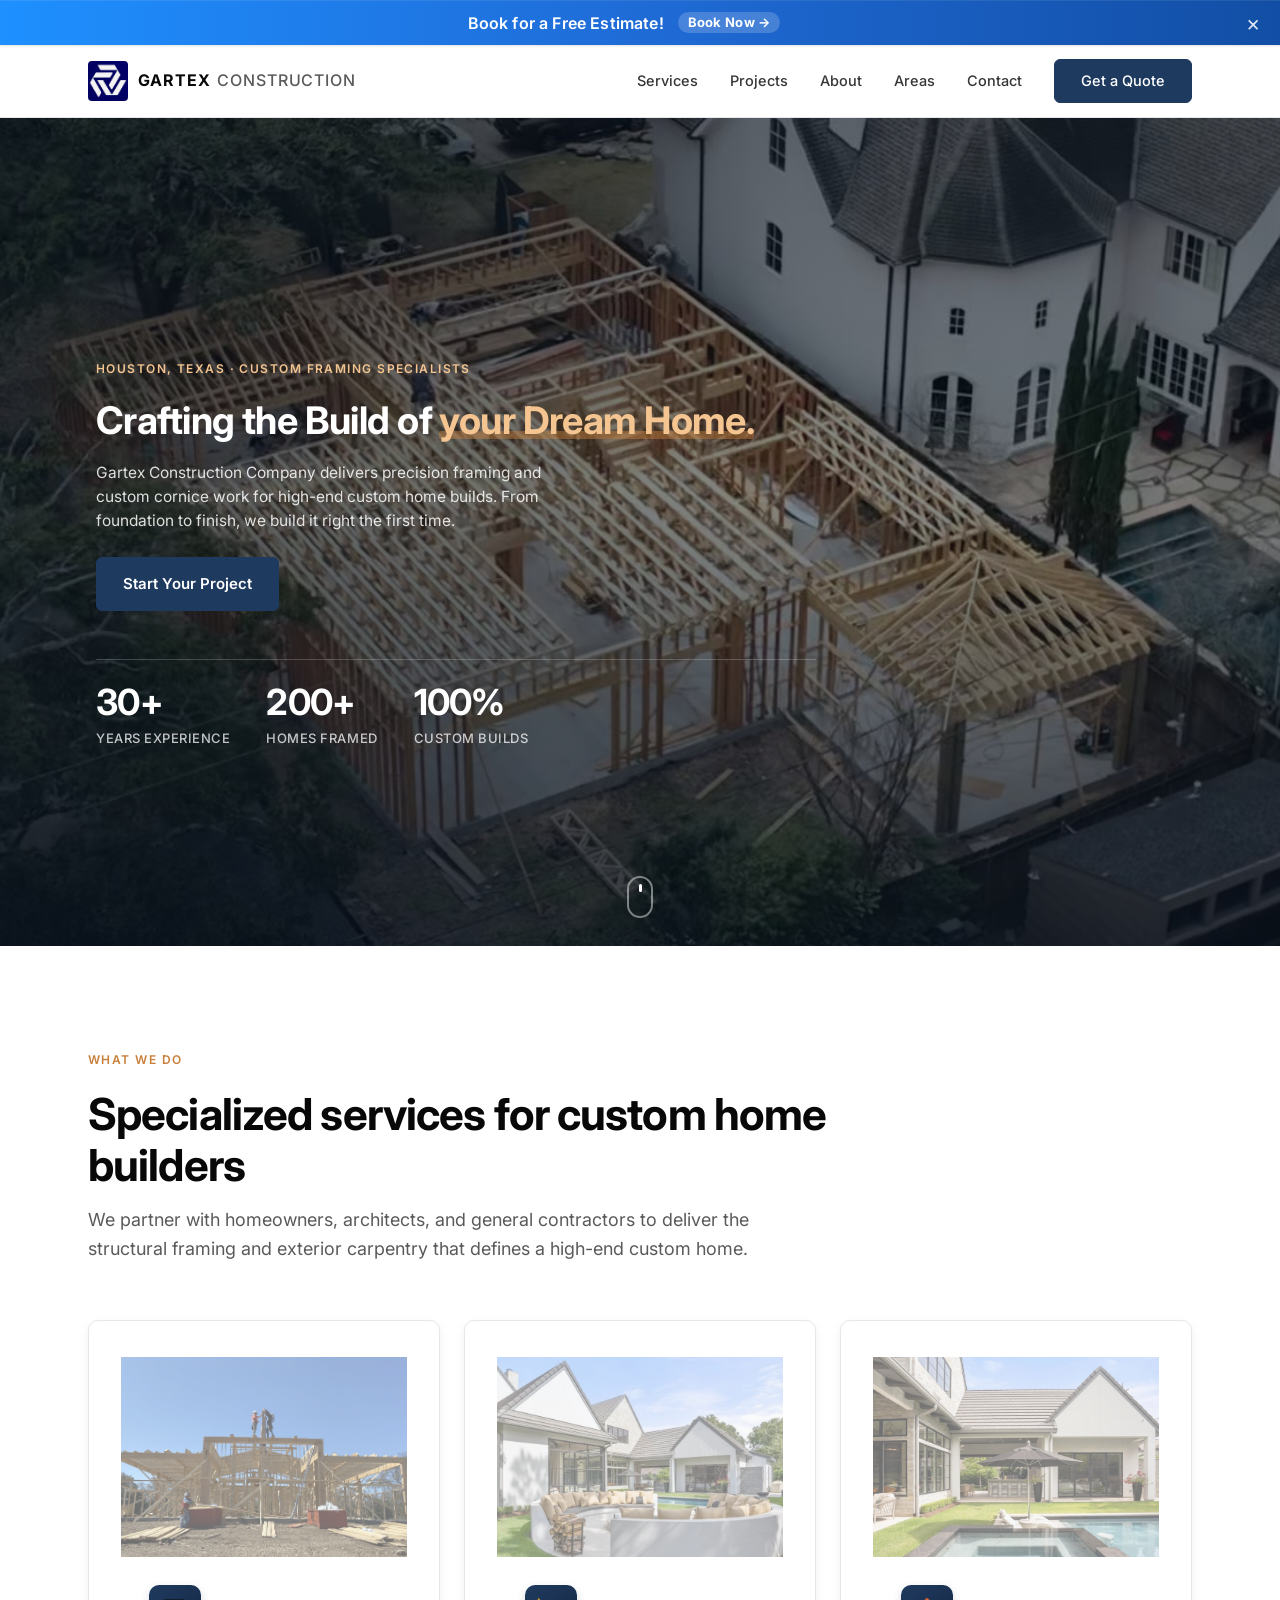
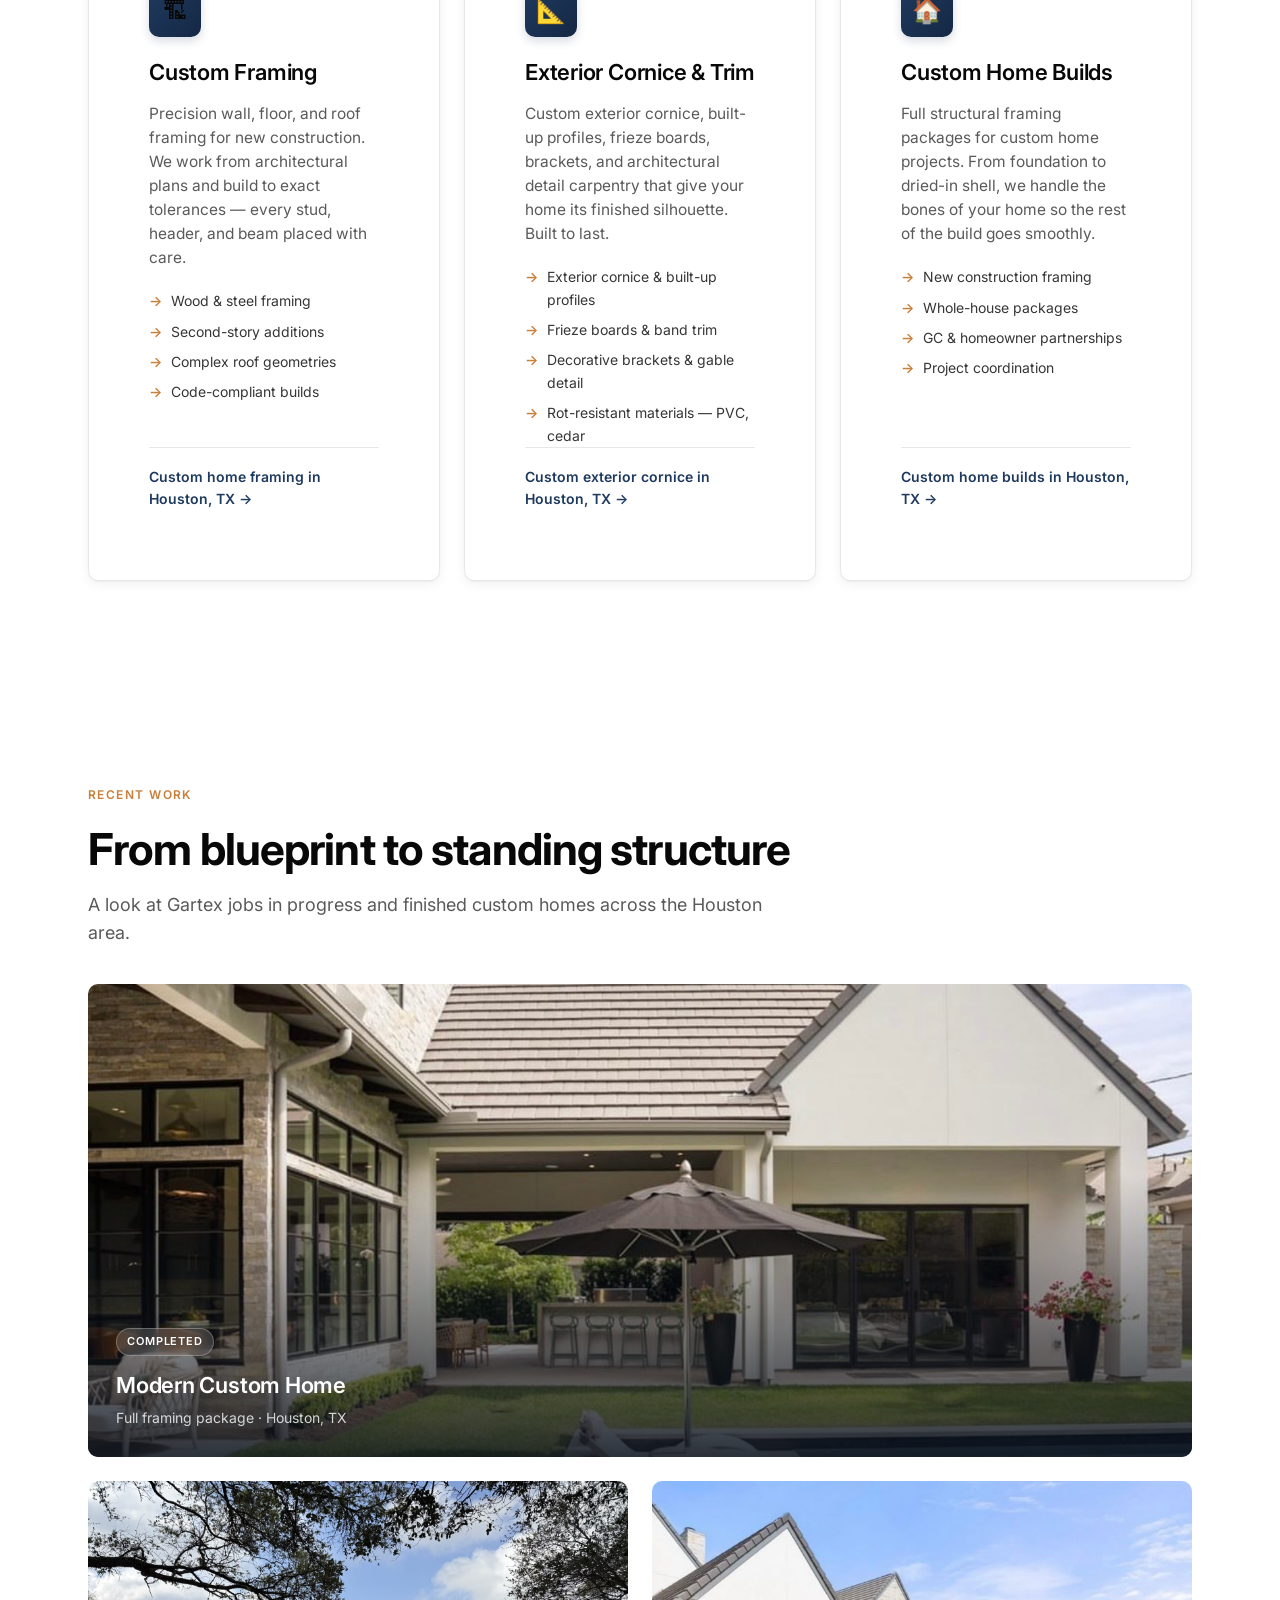
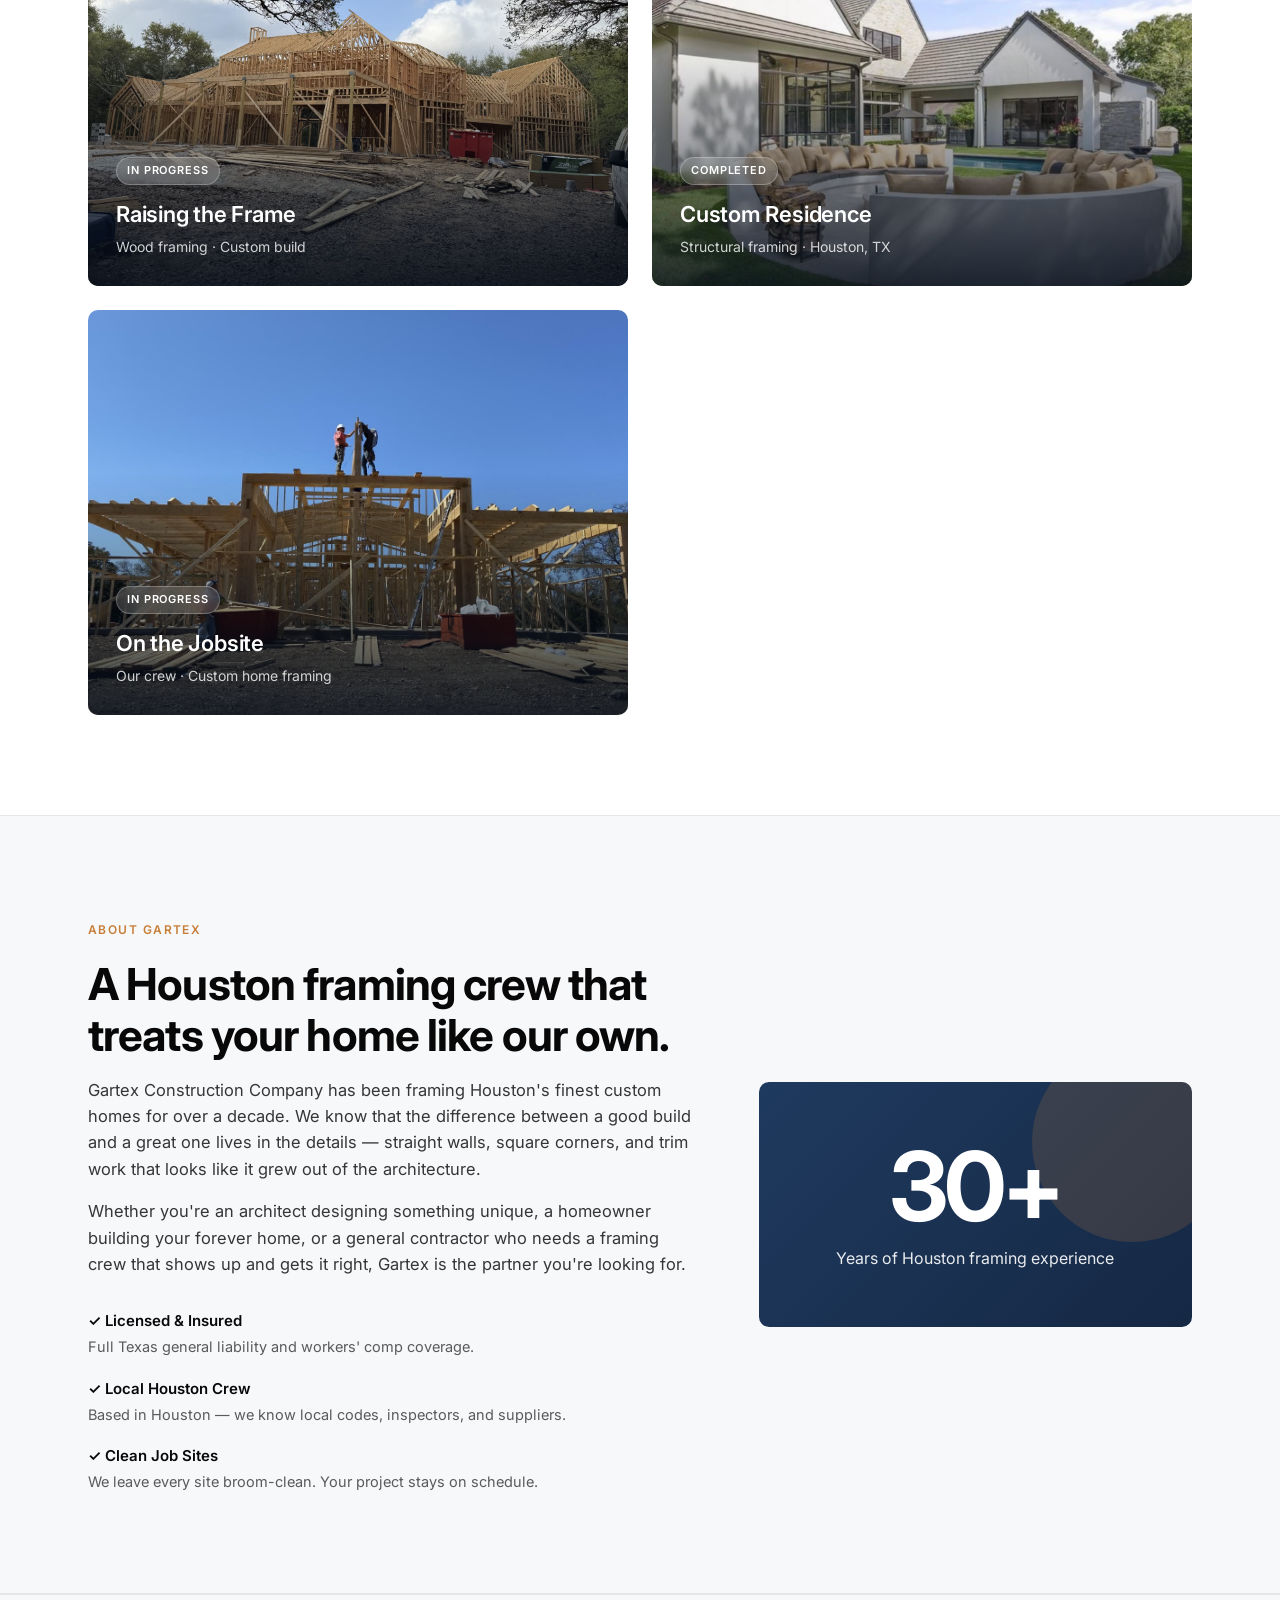
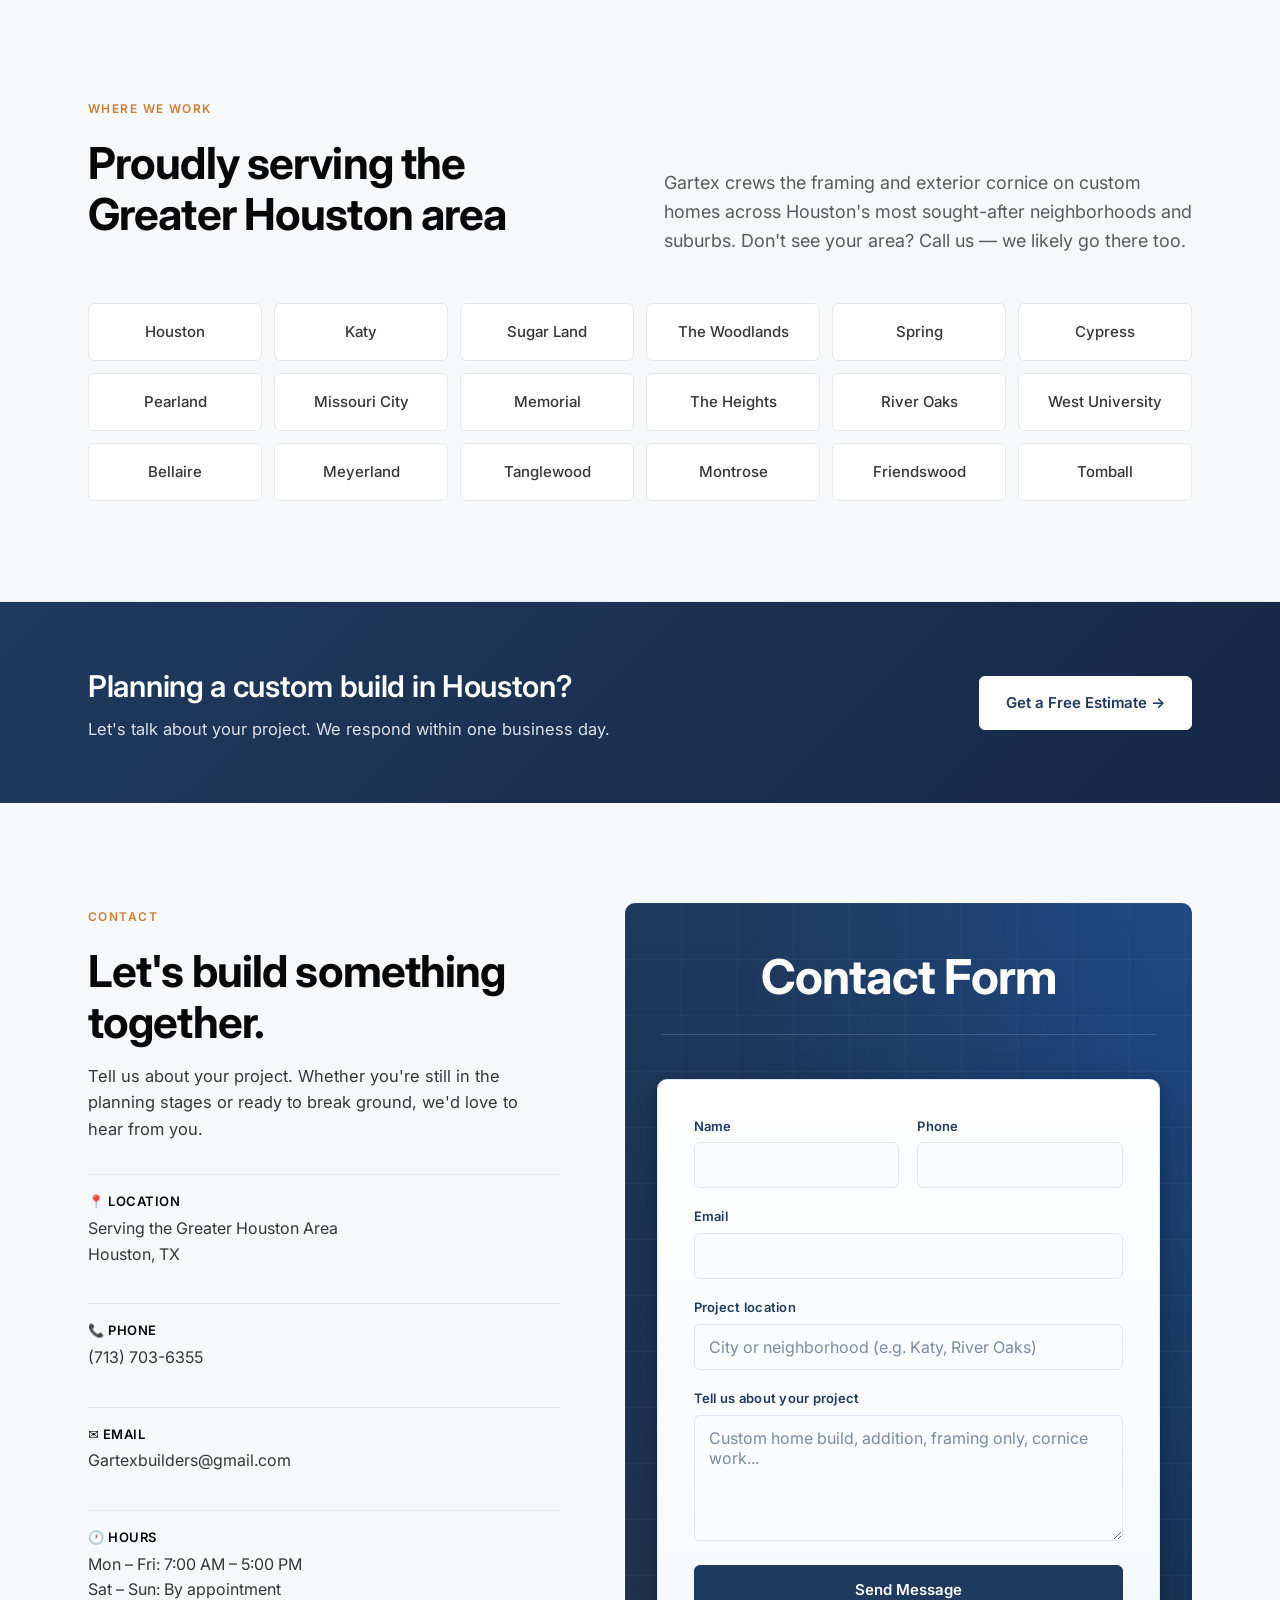
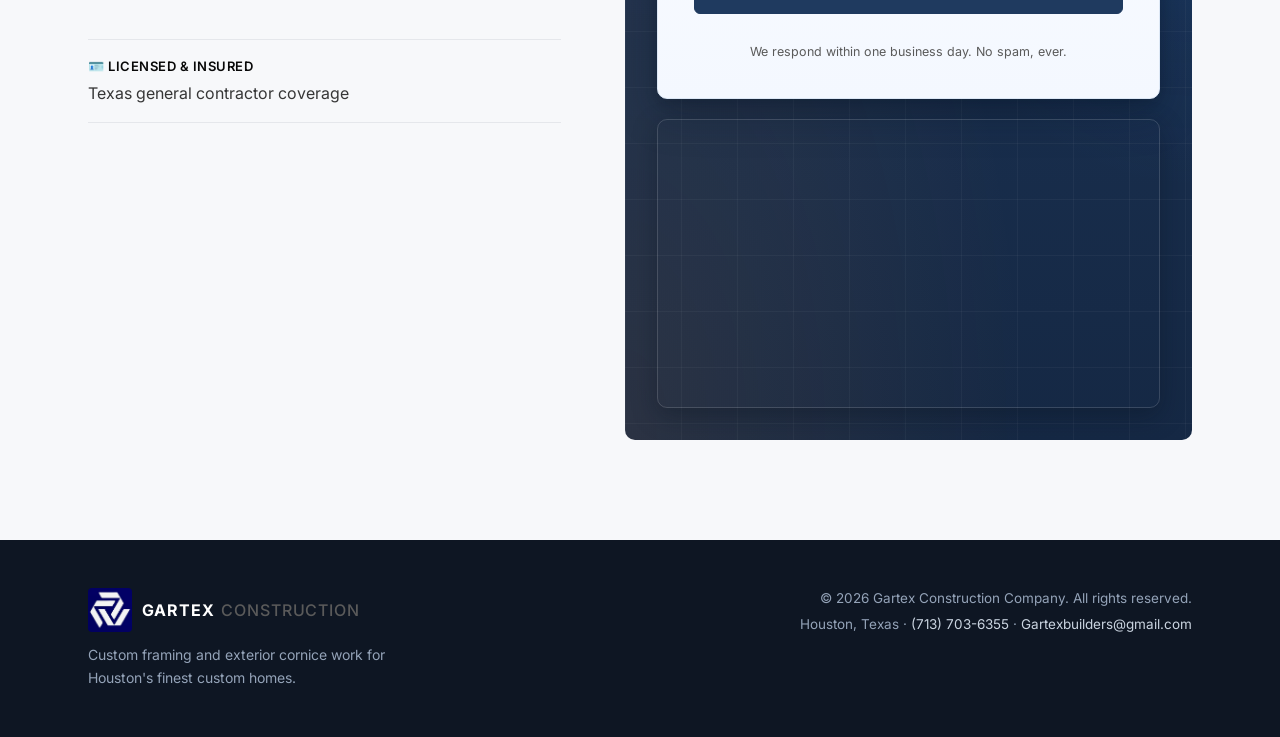
==== commit 88422a67: "Contact Form heading: bigger text (clamp 34-48px), removed blue accent line under it; bump CSS ?v=fo" ====
--- a/index.html
+++ b/index.html
@@ -179,7 +179,7 @@
   }
   </script>
 
-  <link rel="stylesheet" href="styles.css?v=formh1">
+  <link rel="stylesheet" href="styles.css?v=formh2">
 </head>
 <body>
 
--- a/styles.css
+++ b/styles.css
@@ -906,24 +906,13 @@
    backdrop so it reads in white; centered to anchor the form. */
 .form-heading {
   text-align: center;
-  font-size: clamp(22px, 2.6vw, 30px);
+  font-size: clamp(34px, 4vw, 48px);
   font-weight: 700;
   color: #ffffff;
-  letter-spacing: -0.015em;
-  margin: 4px 4px 22px;
-  /* Brand-blue underline accent — same banner-blue as the promo bar
-     and form-focus ring, tying the heading visually to the form. */
-  padding-bottom: 16px;
+  letter-spacing: -0.02em;
+  margin: 4px 4px 24px;
+  padding-bottom: 18px;
   border-bottom: 1px solid rgba(255,255,255,0.16);
-}
-.form-heading::after {
-  content: '';
-  display: block;
-  width: 56px;
-  height: 4px;
-  margin: 14px auto 0;
-  border-radius: 2px;
-  background: linear-gradient(90deg, #1e90ff 0%, #1f6bd6 100%);
 }
 /* Map card sits on the same navy backdrop — give it a slight lift */
 .contact-right .map-card {
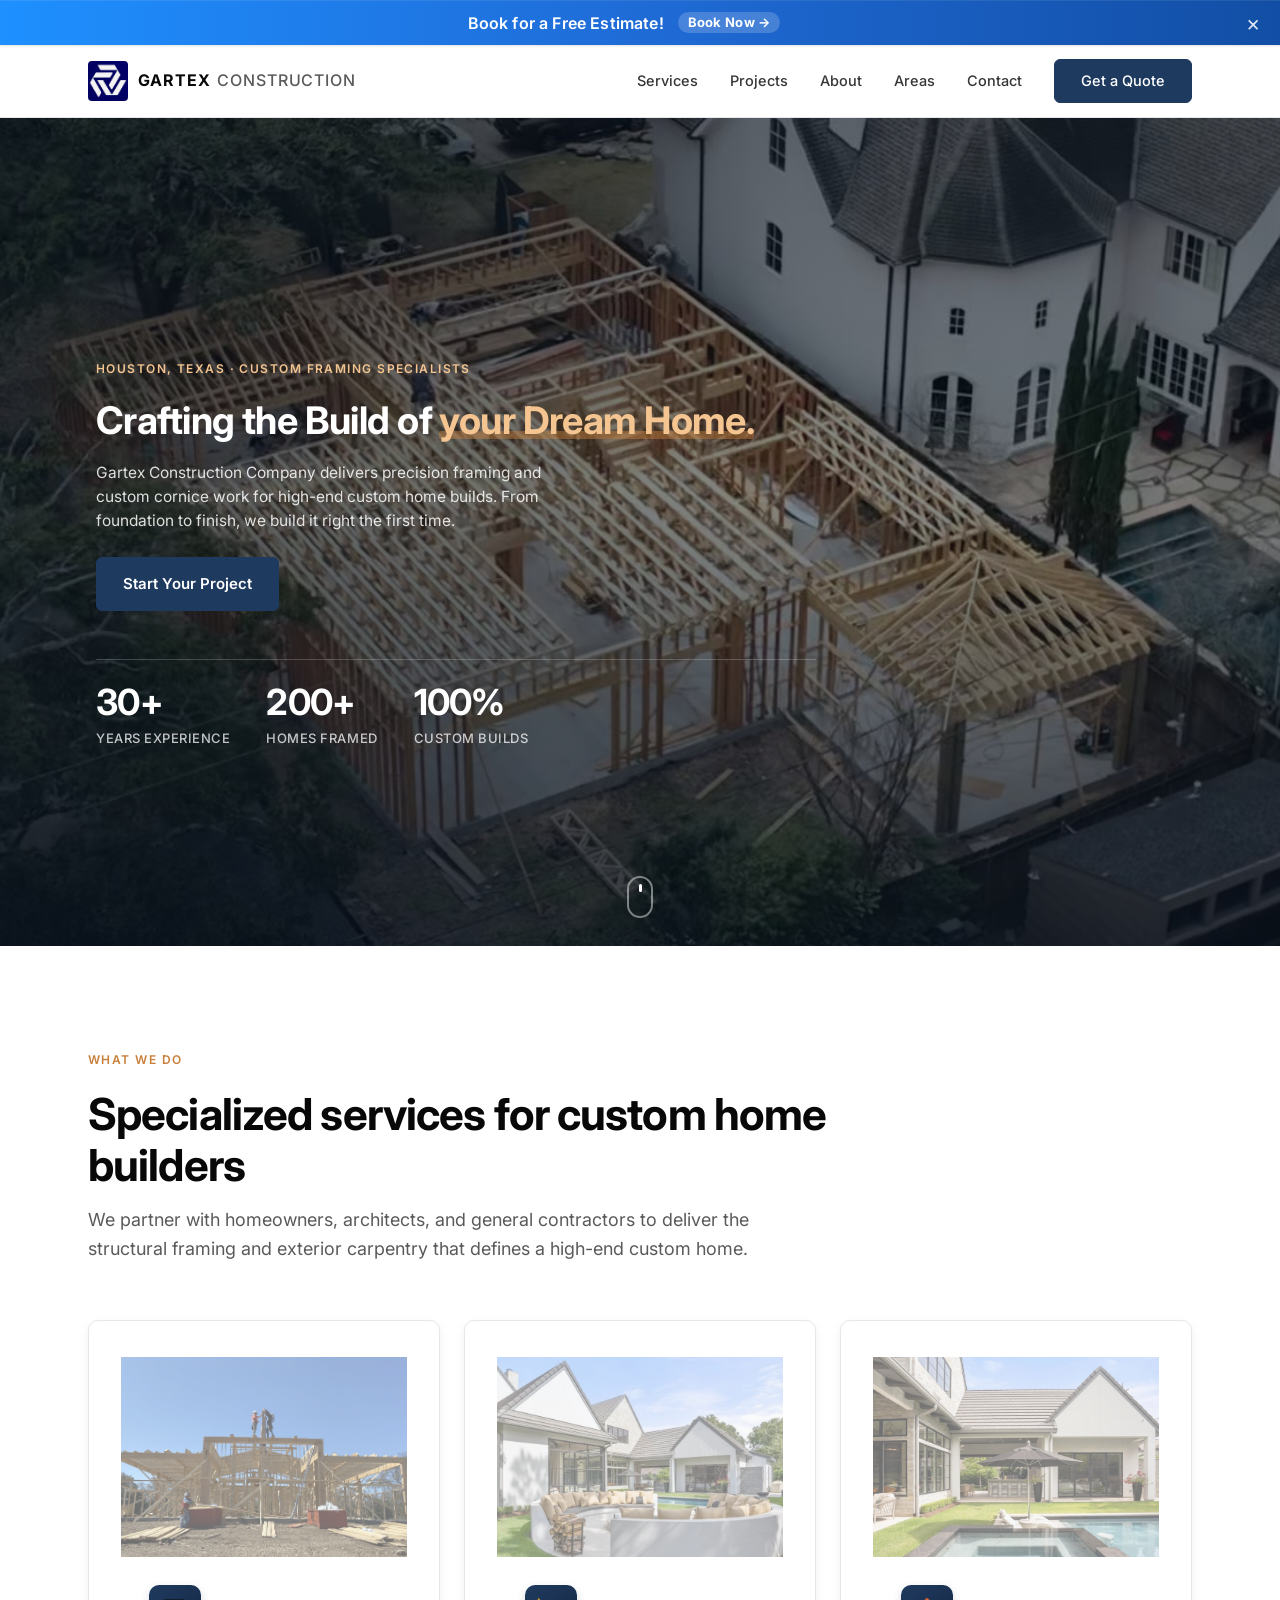
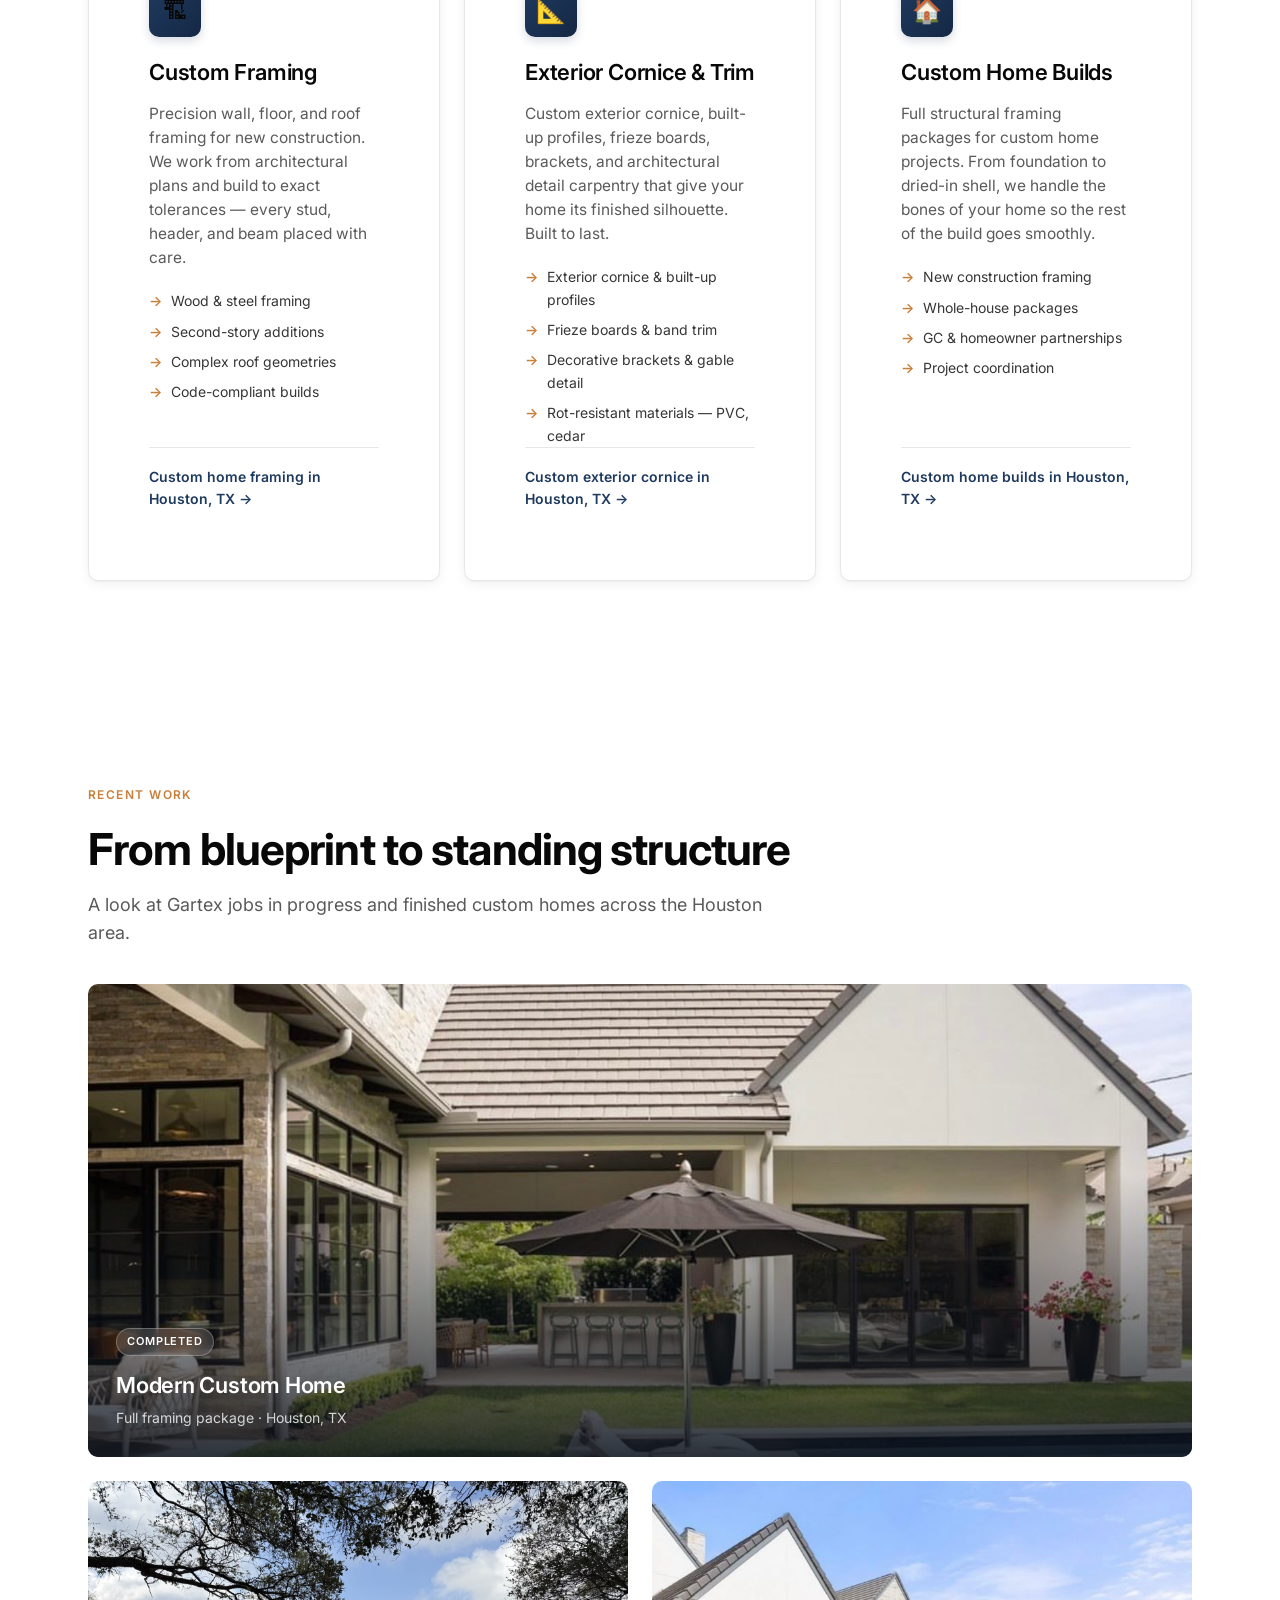
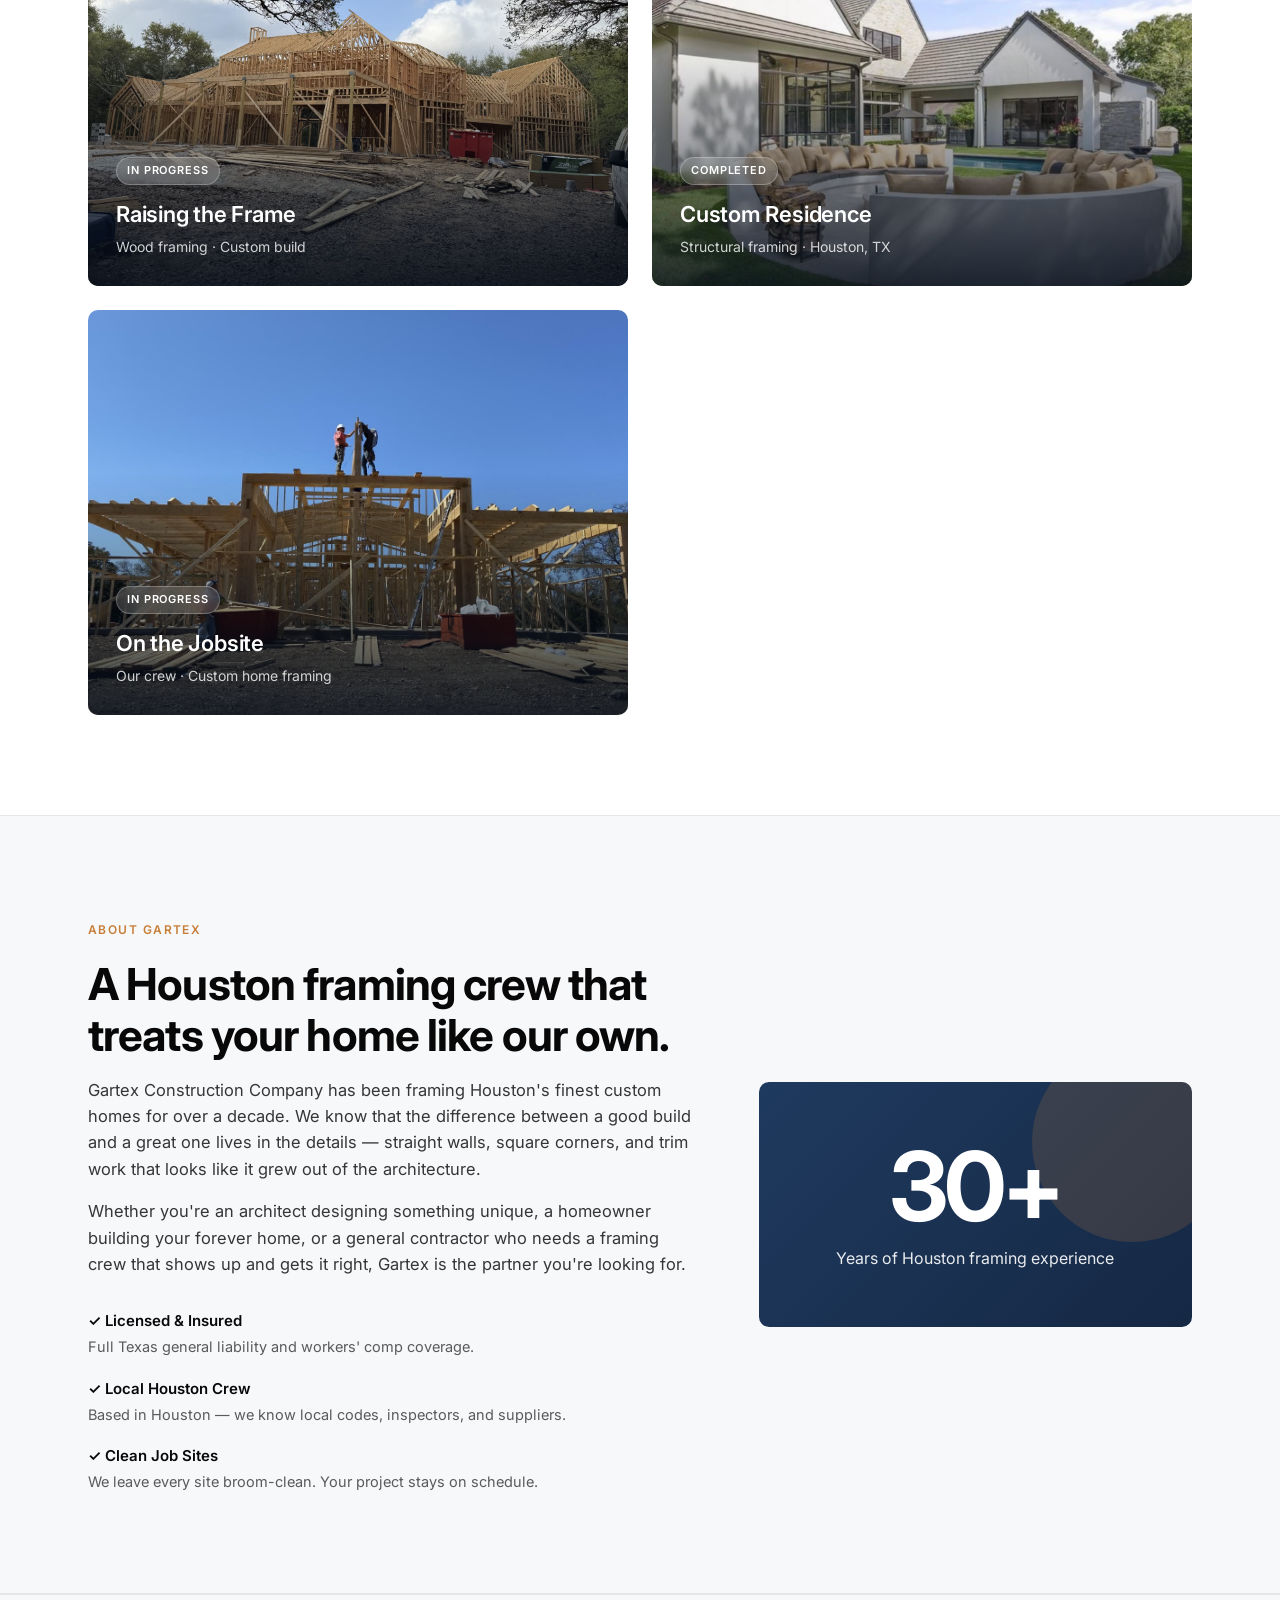
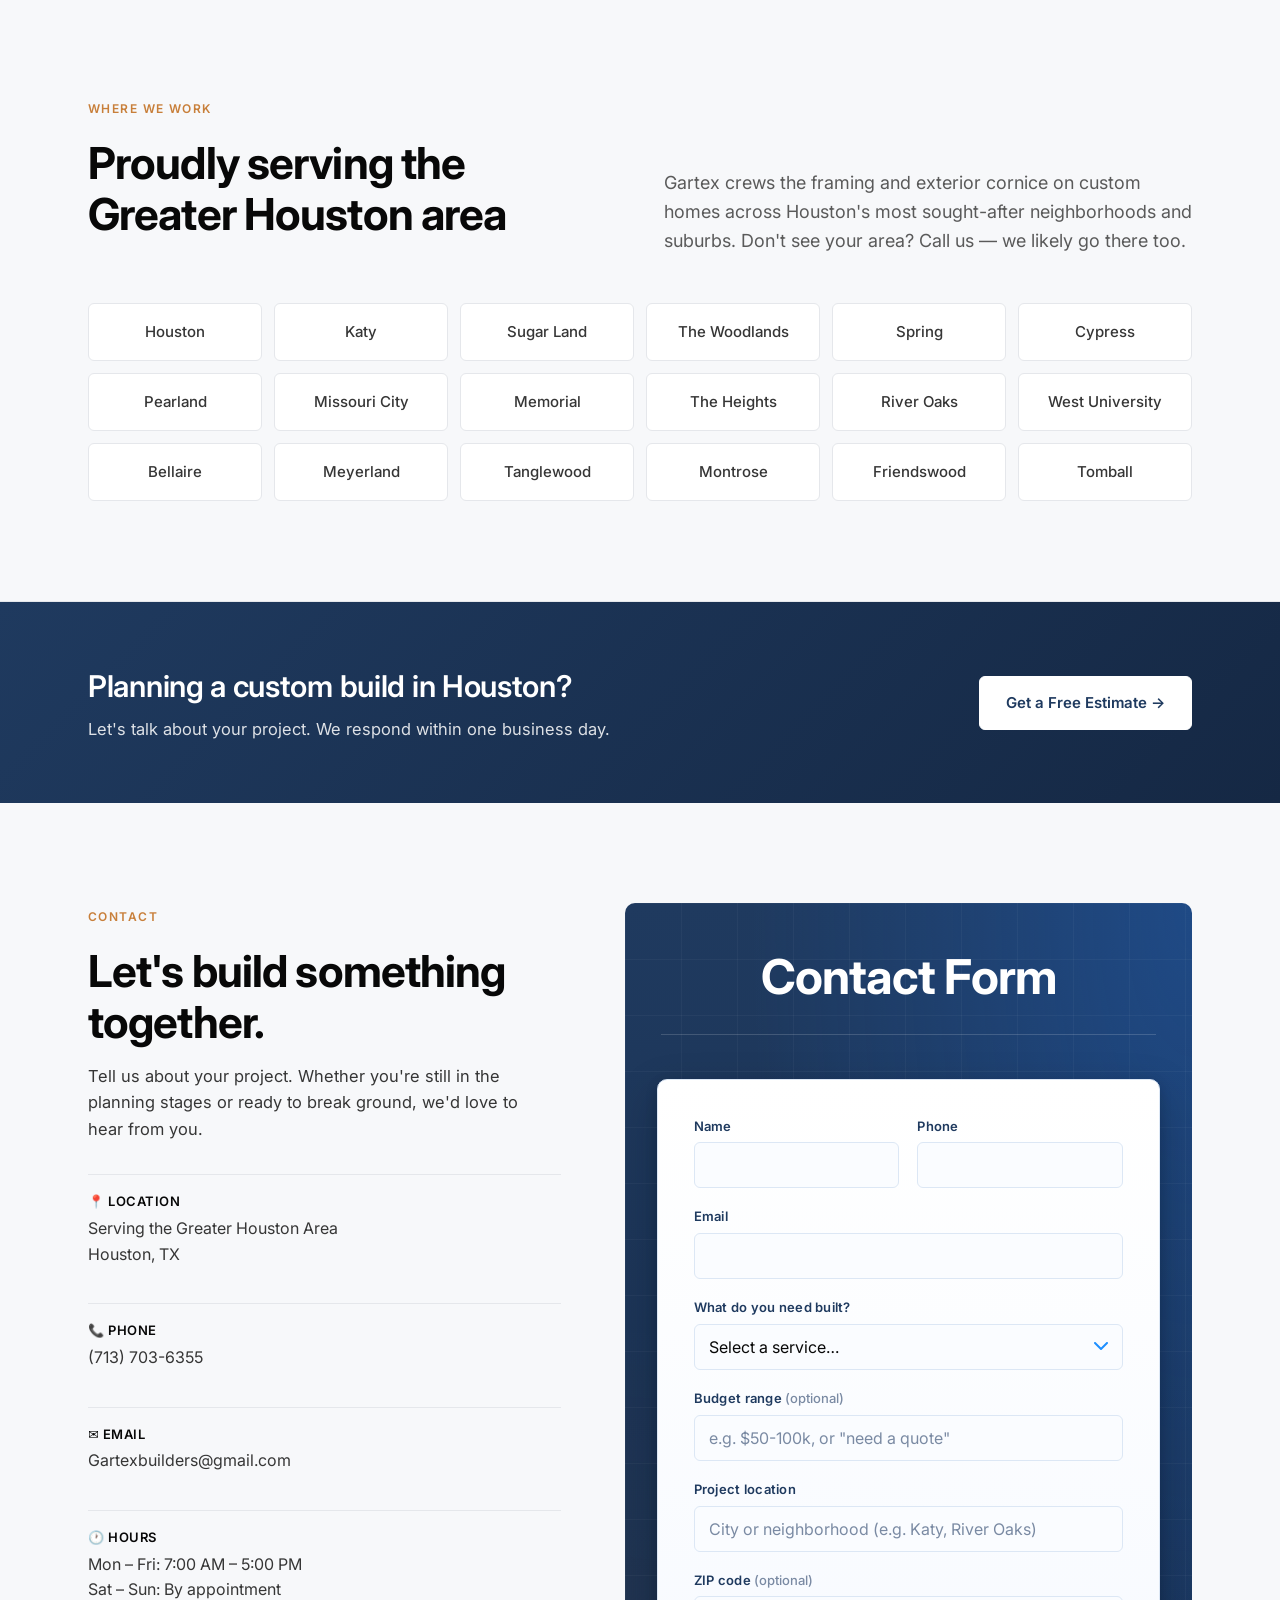
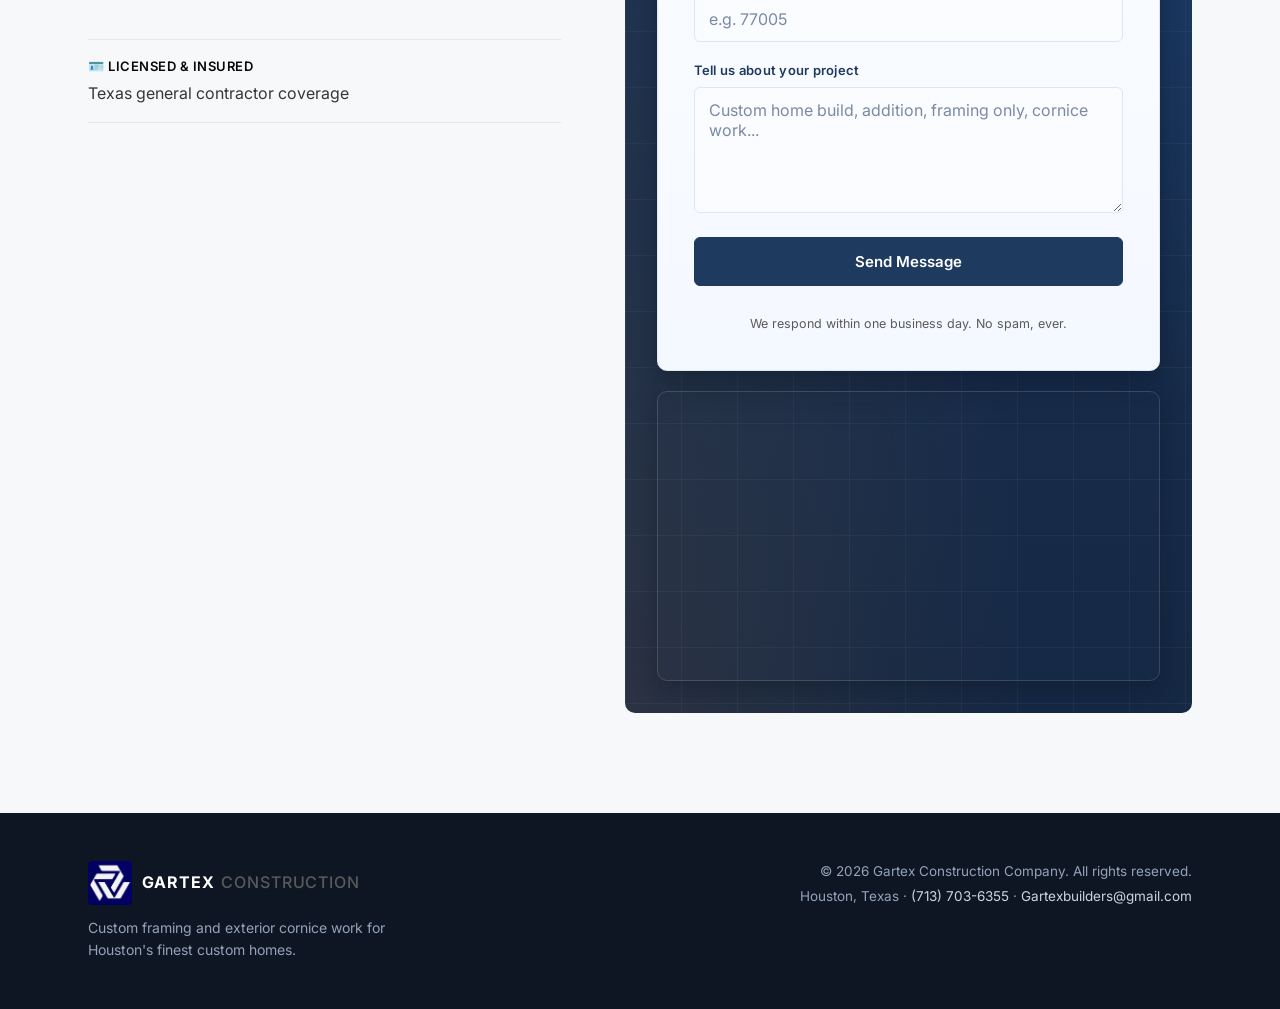
==== commit 10e1de5e: "feat(leads): persist homeowner inquiries to the lead store, with attribution The contact form only s" ====
--- a/index.html
+++ b/index.html
@@ -498,13 +498,53 @@
             <input type="email" id="email" name="email" required autocomplete="email">
           </div>
           <div class="form-field">
+            <label for="service">What do you need built?</label>
+            <select id="service" name="service">
+              <option value="">Select a service…</option>
+              <option>Custom Home Framing</option>
+              <option>Custom Cornice</option>
+              <option>Remodeling</option>
+              <option>Custom ADU</option>
+              <option>Tiny Home</option>
+              <option>Granny Flat</option>
+              <option>She Shed</option>
+              <option>Man Cave</option>
+              <option>Custom Sauna</option>
+              <option>Custom Patio</option>
+              <option>Custom Pergola</option>
+              <option>Room Add-on</option>
+              <option>Custom Landscaping</option>
+              <option>Custom Fencing</option>
+              <option>Demolition</option>
+              <option>Paint &amp; Sheetrock</option>
+              <option>Electrical</option>
+              <option>Solar</option>
+              <option>Other</option>
+            </select>
+          </div>
+          <div class="form-field">
+            <label for="budget">Budget range <span class="opt">(optional)</span></label>
+            <input type="text" id="budget" name="budget" placeholder="e.g. $50-100k, or &quot;need a quote&quot;">
+          </div>
+          <div class="form-field">
             <label for="location">Project location</label>
             <input type="text" id="location" name="location" placeholder="City or neighborhood (e.g. Katy, River Oaks)">
+          </div>
+          <div class="form-field">
+            <label for="zip">ZIP code <span class="opt">(optional)</span></label>
+            <input type="text" id="zip" name="zip" inputmode="numeric" maxlength="10" placeholder="e.g. 77005">
           </div>
           <div class="form-field">
             <label for="project">Tell us about your project</label>
             <textarea id="project" name="project" rows="5" placeholder="Custom home build, addition, framing only, cornice work..."></textarea>
           </div>
+          <!-- Attribution: which page/listing produced this inquiry.
+               Populated from the URL query string by the script below so a
+               Marketplace listing can be traced back to the lead. -->
+          <input type="hidden" id="listing_id" name="listing_id" value="">
+          <input type="hidden" id="listing_url" name="listing_url" value="">
+          <input type="hidden" id="listing_title" name="listing_title" value="">
+          <input type="hidden" id="listing_source" name="listing_source" value="">
           <button type="submit" class="btn btn-primary btn-full" id="contactSubmit">Send Message</button>
           <p class="form-note" id="formStatus">We respond within one business day. No spam, ever.</p>
         </form>
@@ -649,6 +689,38 @@
     const form = document.getElementById('contactForm');
     const formStatus = document.getElementById('formStatus');
     const submitBtn = document.getElementById('contactSubmit');
+
+    // ── Attribution ──────────────────────────────────────────────────
+    // Read ?service=&listing=&listing_title=&listing_source=&zip= from the URL
+    // so a lead can be traced back to the Marketplace listing that produced
+    // it. Pre-fills the service dropdown when the page knows the service.
+    (() => {
+      const q = new URLSearchParams(location.search);
+      const setVal = (id, v) => {
+        const el = document.getElementById(id);
+        if (el && v) el.value = v;
+      };
+      const svc = q.get('service');
+      if (svc) {
+        const sel = document.getElementById('service');
+        if (sel) {
+          const wanted = svc.toLowerCase();
+          const opt = Array.from(sel.options).find(o => o.value.toLowerCase() === wanted);
+          if (opt) sel.value = opt.value;
+          else {
+            const o = document.createElement('option');
+            o.value = svc; o.textContent = svc;
+            sel.appendChild(o); sel.value = svc;
+          }
+        }
+      }
+      setVal('listing_id', q.get('listing_id') || q.get('listing'));
+      setVal('listing_url', q.get('listing_url'));
+      setVal('listing_title', q.get('listing_title'));
+      setVal('listing_source', q.get('listing_source') || q.get('source'));
+      setVal('zip', q.get('zip'));
+    })();
+
     form?.addEventListener('submit', async e => {
       e.preventDefault();
       formStatus.classList.remove('is-success', 'is-error');
--- a/styles.css
+++ b/styles.css
@@ -1041,6 +1041,51 @@
      rest of the brand typography. */
   color: var(--color-primary);
   letter-spacing: 0.02em;
+}
+
+/* "(optional)" marker next to a label — de-emphasised so it doesn't
+   compete with the field's own label. */
+.form-field label .opt {
+  font-weight: 500;
+  color: #7a8aa3;
+  text-transform: none;
+  letter-spacing: 0;
+}
+
+/* Service <select> — matches the text inputs exactly, with a chevron. */
+.form-field select {
+  font-family: inherit;
+  font-size: 16px;          /* 16px+ prevents iOS Safari from auto-zooming on focus */
+  padding: 12px 14px;
+  border: 1px solid #dce7f5;
+  border-radius: var(--radius);
+  background: #fafcff;
+  color: var(--color-text);
+  transition: border-color 0.15s, box-shadow 0.15s, background-color 0.15s;
+  width: 100%;
+  -webkit-appearance: none;
+  appearance: none;
+  background-image: url("data:image/svg+xml,%3Csvg xmlns='http://www.w3.org/2000/svg' width='14' height='9' viewBox='0 0 14 9'%3E%3Cpath d='M1 1l6 6 6-6' stroke='%231e90ff' stroke-width='2' fill='none' stroke-linecap='round' stroke-linejoin='round'/%3E%3C/svg%3E");
+  background-repeat: no-repeat;
+  background-position: right 14px center;
+  padding-right: 40px;
+  cursor: pointer;
+}
+
+.form-field select:hover:not(:focus) {
+  border-color: #b9d0ec;
+}
+
+.form-field select:focus {
+  outline: none;
+  border-color: var(--color-accent);
+  background-color: #ffffff;
+  box-shadow: 0 0 0 3px rgba(30, 144, 255, 0.12);
+}
+
+.form-field select:invalid,
+.form-field select option[value=""] {
+  color: #7a8aa3;
 }
 
 .form-field input,
